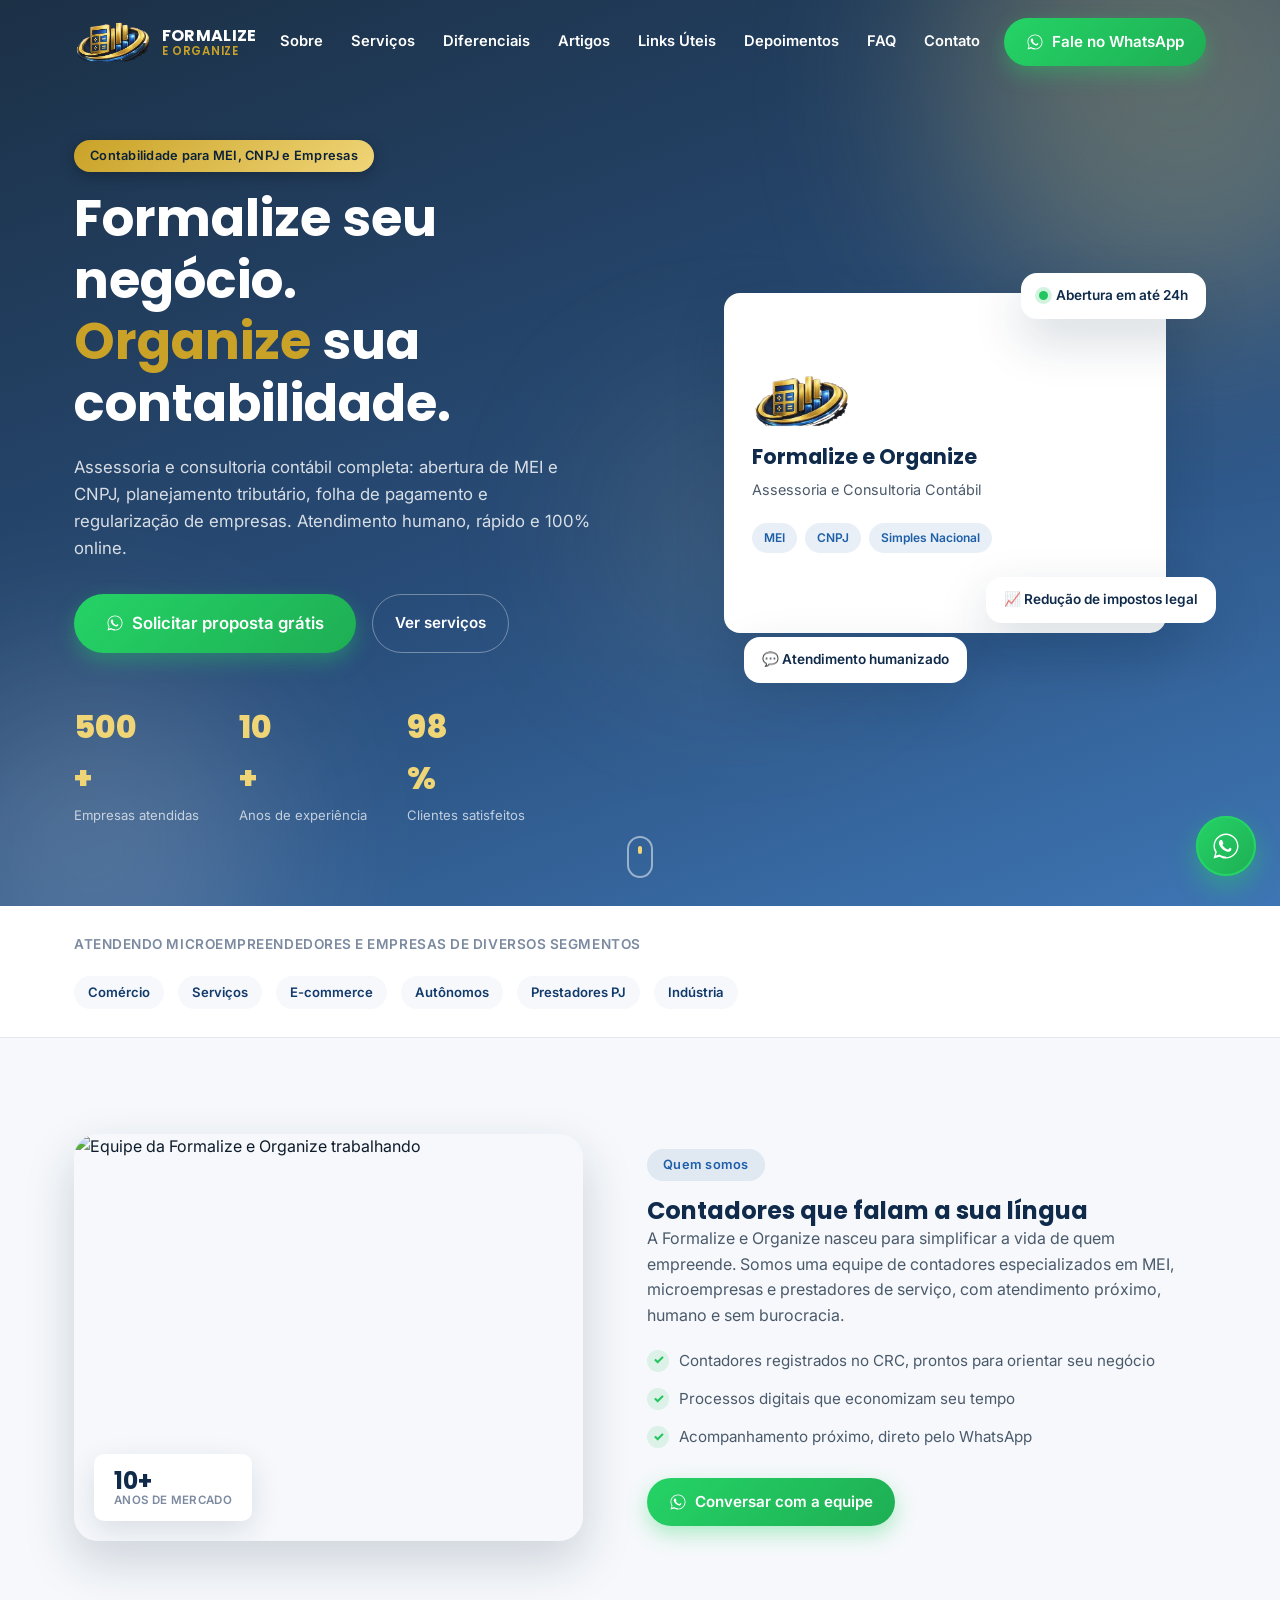
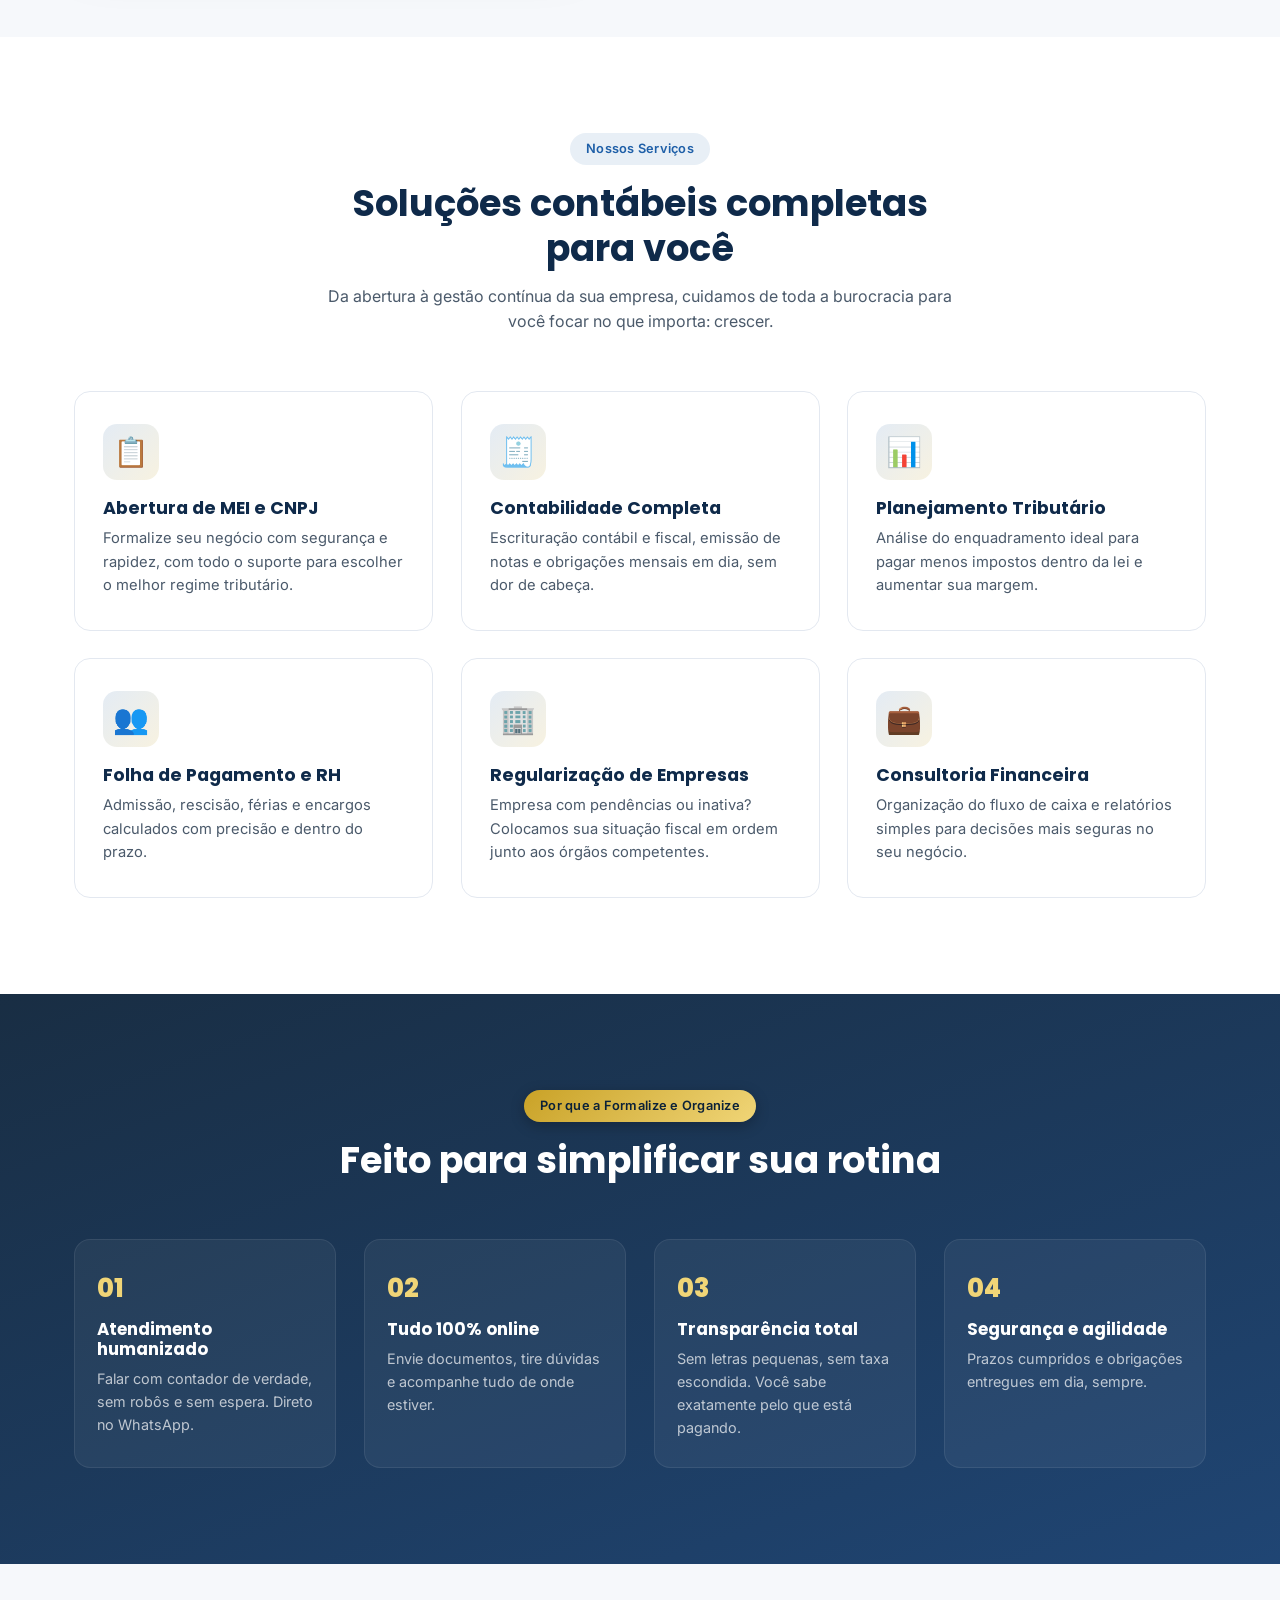
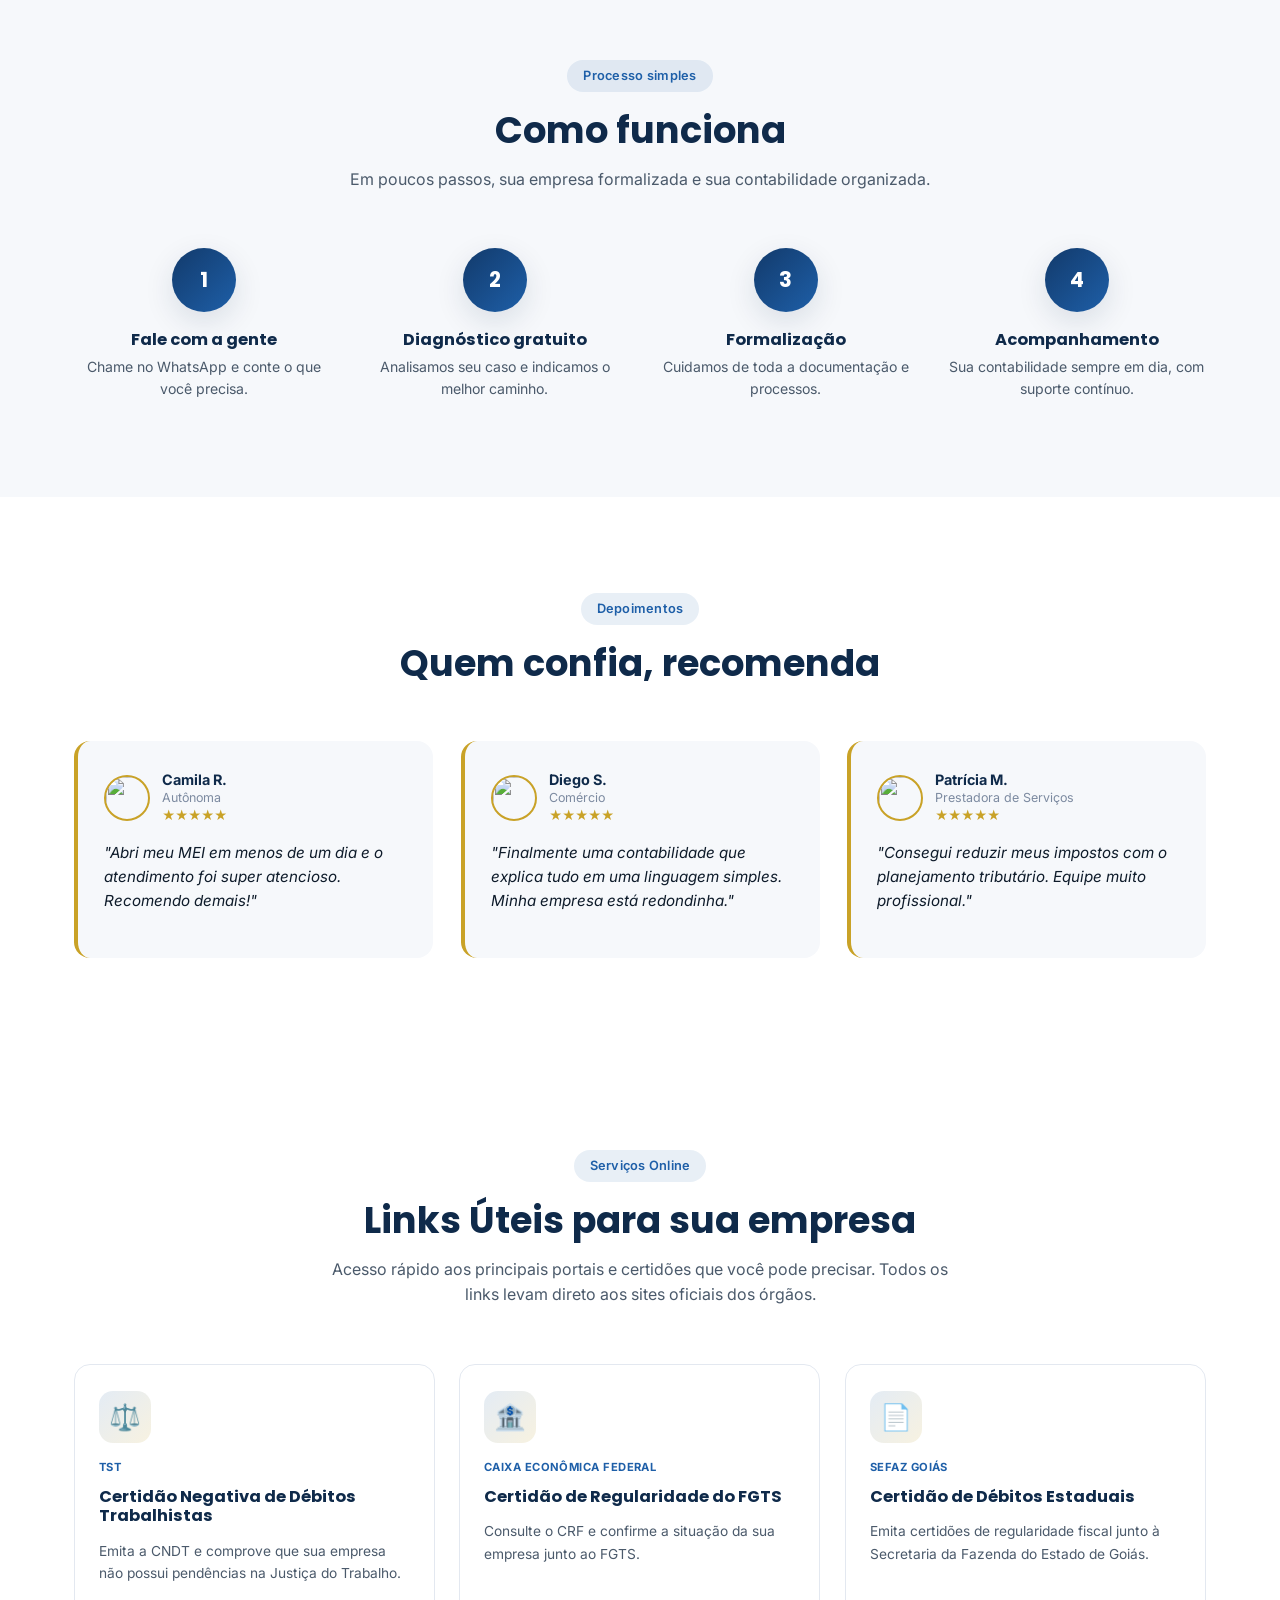
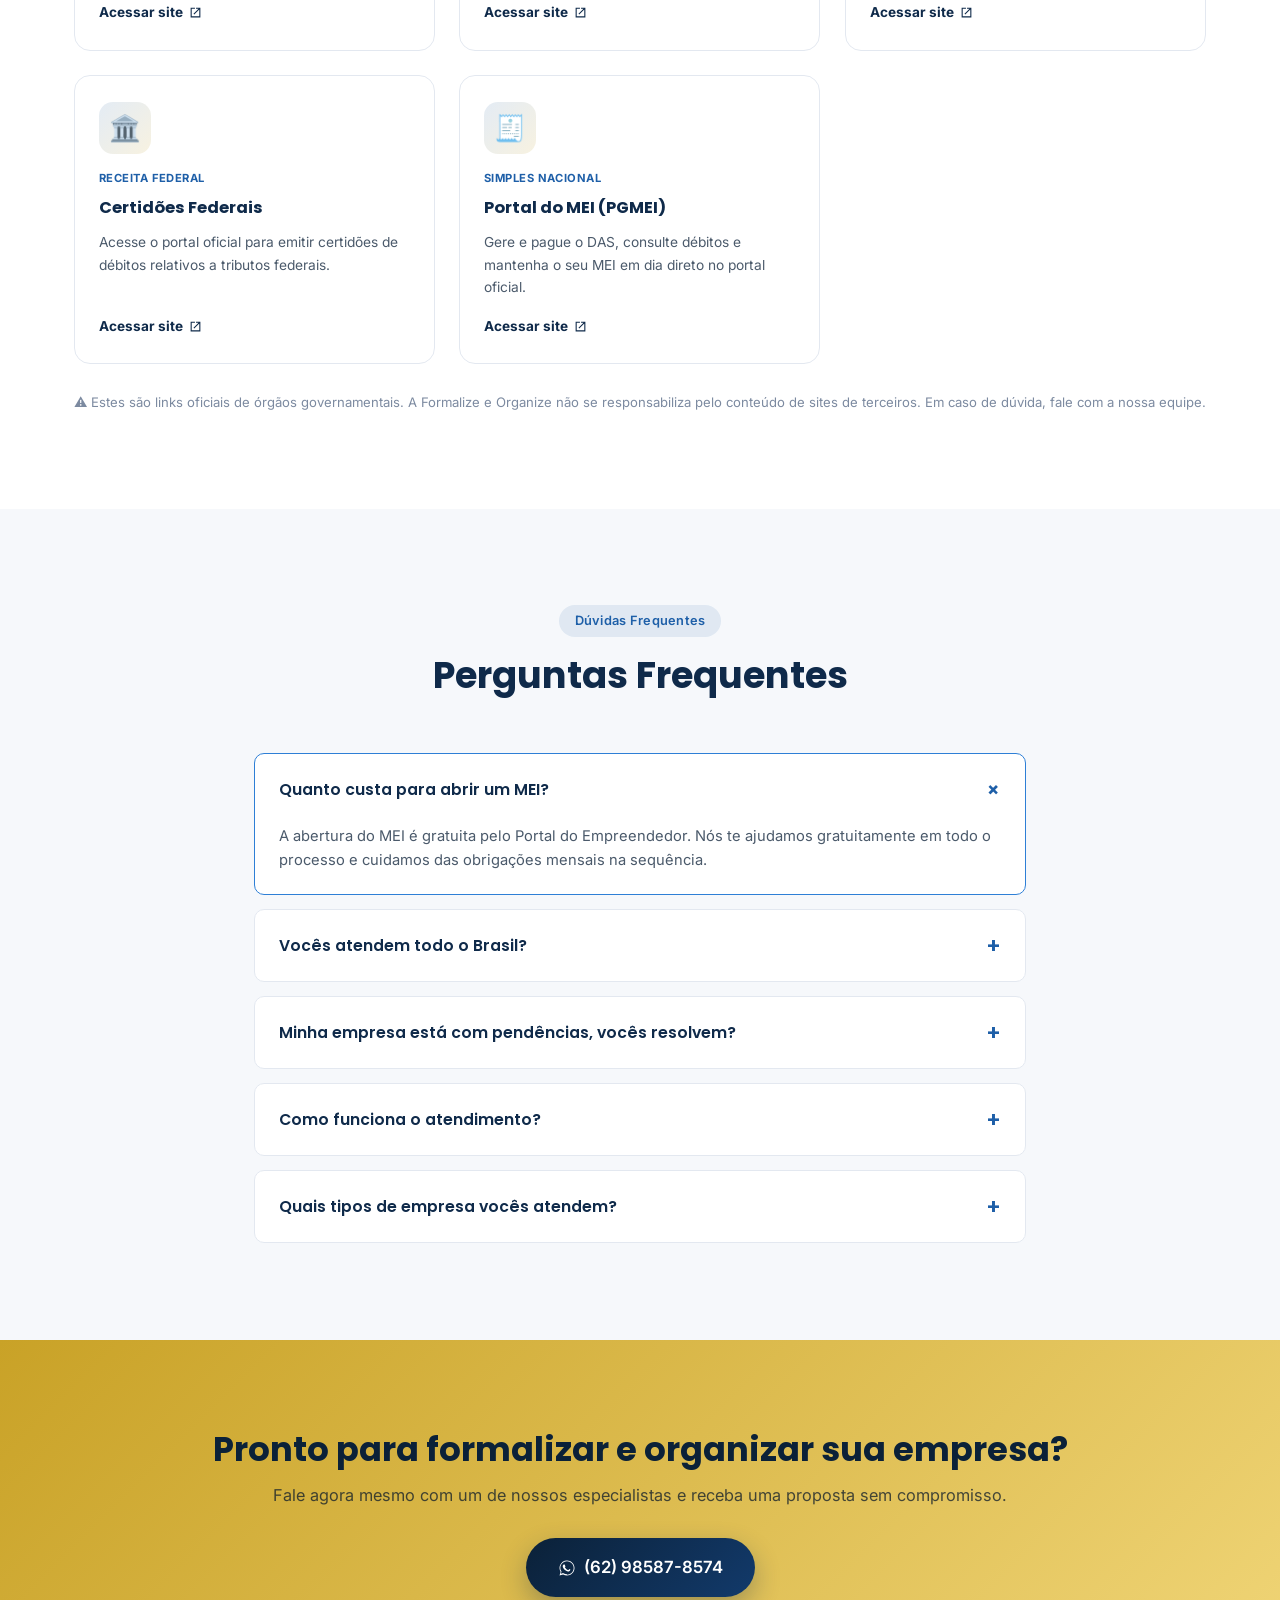
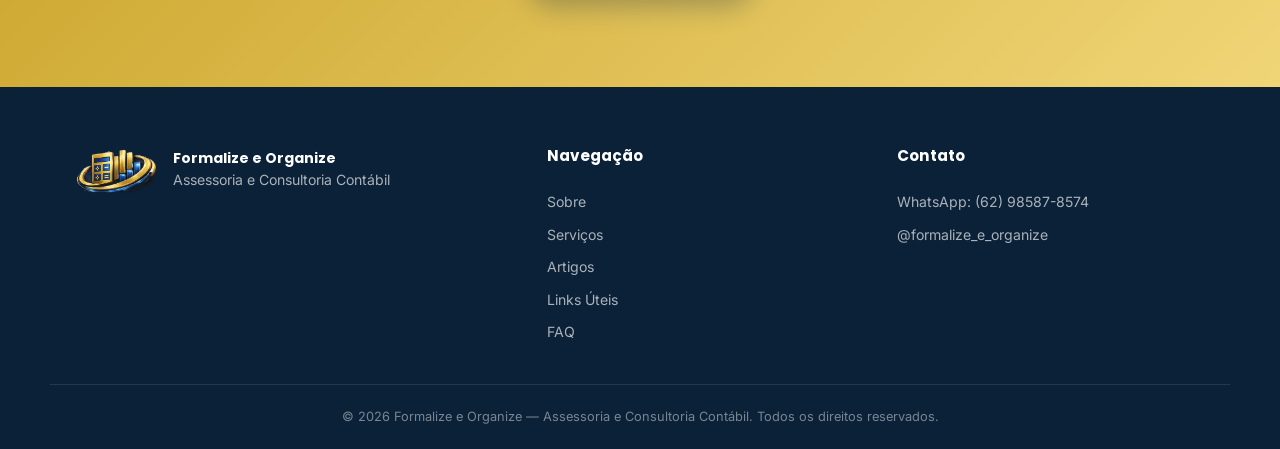
==== index.html @ 3cee3a81 "Adiciona blog com 6 artigos sobre MEI, CNPJ e contabilidade" ====
<!DOCTYPE html>
<html lang="pt-BR">
<head>
<meta charset="UTF-8">
<meta name="viewport" content="width=device-width, initial-scale=1.0">
<title>Formalize e Organize | Assessoria e Consultoria Contábil</title>
<meta name="description" content="Formalize e Organize - Assessoria e Consultoria Contábil. Abertura de MEI e CNPJ, contabilidade completa, planejamento tributário e regularização de empresas. Fale agora no WhatsApp.">
<meta name="theme-color" content="#0F2A4A">
<link rel="icon" type="image/png" href="assets/logo-novo.png">
<link rel="preconnect" href="https://fonts.googleapis.com">
<link rel="preconnect" href="https://fonts.gstatic.com" crossorigin>
<link href="https://fonts.googleapis.com/css2?family=Poppins:wght@500;600;700;800&family=Inter:wght@400;500;600;700&display=swap" rel="stylesheet">
<link rel="stylesheet" href="styles.css">
</head>
<body>

<!-- ===== HEADER ===== -->
<header class="header" id="header">
  <div class="container header__inner">
    <a href="#topo" class="brand">
      <img src="assets/logo-novo.png" alt="Formalize e Organize" class="brand__logo">
      <span class="brand__text">
        <strong>FORMALIZE</strong><span>E ORGANIZE</span>
      </span>
    </a>

    <nav class="nav" id="nav">
      <a href="#sobre">Sobre</a>
      <a href="#servicos">Serviços</a>
      <a href="#diferenciais">Diferenciais</a>
      <a href="blog.html">Artigos</a>
      <a href="#links-uteis">Links Úteis</a>
      <a href="#depoimentos">Depoimentos</a>
      <a href="#faq">FAQ</a>
      <a href="#contato">Contato</a>
    </nav>

    <a class="btn btn--whatsapp header__cta" href="https://wa.me/5562985878574?text=Ol%C3%A1!%20Quero%20abrir%20meu%20MEI%2FCNPJ%20e%20saber%20mais%20sobre%20a%20Formalize%20e%20Organize." target="_blank" rel="noopener">
      <svg viewBox="0 0 24 24" class="icon"><path d="M17.5 14.4c-.3-.1-1.7-.8-2-.9-.3-.1-.5-.1-.7.1-.2.3-.7.9-.9 1.1-.2.2-.3.2-.6.1-.3-.1-1.2-.5-2.3-1.4-.9-.8-1.5-1.7-1.7-2-.2-.3 0-.5.1-.6.1-.2.3-.4.4-.6.1-.2.1-.4 0-.6-.1-.2-.6-1.5-.8-2-.2-.5-.4-.4-.6-.4h-.5c-.2 0-.5.1-.7.3-.2.2-.9.9-.9 2.1 0 1.2.9 2.4 1 2.6.1.2 1.7 2.7 4.2 3.7 2.5 1 2.5.7 3 .6.4-.1 1.4-.6 1.6-1.1.2-.6.2-1.1.1-1.2-.1-.1-.2-.2-.5-.3z"/><path d="M12 2C6.5 2 2 6.5 2 12c0 1.9.5 3.7 1.5 5.2L2 22l4.9-1.5C8.3 21.5 10.1 22 12 22c5.5 0 10-4.5 10-10S17.5 2 12 2zm0 18.3c-1.7 0-3.4-.5-4.8-1.4l-.3-.2-3.1.9.9-3-.2-.3C3.6 14.9 3.1 13.5 3.1 12c0-4.9 4-8.9 8.9-8.9s8.9 4 8.9 8.9-4 8.9-8.9 8.9z"/></svg>
      Fale no WhatsApp
    </a>

    <button class="nav__toggle" id="navToggle" aria-label="Abrir menu" aria-expanded="false">
      <span></span><span></span><span></span>
    </button>
  </div>
</header>

<!-- ===== HERO ===== -->
<section class="hero" id="topo">
  <div class="hero__bg" aria-hidden="true">
    <span class="shape shape--1"></span>
    <span class="shape shape--2"></span>
    <span class="shape shape--3"></span>
  </div>

  <div class="container hero__grid">
    <div class="hero__content" data-reveal="left">
      <span class="badge badge--on-photo">Contabilidade para MEI, CNPJ e Empresas</span>
      <h1>Formalize seu negócio.<br> <span class="text-gold">Organize</span> sua contabilidade.</h1>
      <p class="hero__lead">
        Assessoria e consultoria contábil completa: abertura de MEI e CNPJ,
        planejamento tributário, folha de pagamento e regularização de empresas.
        Atendimento humano, rápido e 100% online.
      </p>
      <div class="hero__actions">
        <a href="https://wa.me/5562985878574?text=Ol%C3%A1!%20Quero%20uma%20proposta%20de%20contabilidade." target="_blank" rel="noopener" class="btn btn--whatsapp btn--lg">
          <svg viewBox="0 0 24 24" class="icon"><path d="M17.5 14.4c-.3-.1-1.7-.8-2-.9-.3-.1-.5-.1-.7.1-.2.3-.7.9-.9 1.1-.2.2-.3.2-.6.1-.3-.1-1.2-.5-2.3-1.4-.9-.8-1.5-1.7-1.7-2-.2-.3 0-.5.1-.6.1-.2.3-.4.4-.6.1-.2.1-.4 0-.6-.1-.2-.6-1.5-.8-2-.2-.5-.4-.4-.6-.4h-.5c-.2 0-.5.1-.7.3-.2.2-.9.9-.9 2.1 0 1.2.9 2.4 1 2.6.1.2 1.7 2.7 4.2 3.7 2.5 1 2.5.7 3 .6.4-.1 1.4-.6 1.6-1.1.2-.6.2-1.1.1-1.2-.1-.1-.2-.2-.5-.3z"/><path d="M12 2C6.5 2 2 6.5 2 12c0 1.9.5 3.7 1.5 5.2L2 22l4.9-1.5C8.3 21.5 10.1 22 12 22c5.5 0 10-4.5 10-10S17.5 2 12 2zm0 18.3c-1.7 0-3.4-.5-4.8-1.4l-.3-.2-3.1.9.9-3-.2-.3C3.6 14.9 3.1 13.5 3.1 12c0-4.9 4-8.9 8.9-8.9s8.9 4 8.9 8.9-4 8.9-8.9 8.9z"/></svg>
          Solicitar proposta grátis
        </a>
        <a href="#servicos" class="btn btn--ghost">Ver serviços</a>
      </div>

      <div class="hero__stats" data-reveal="up">
        <div class="stat">
          <span class="stat__num" data-count="500">0</span><span class="stat__suffix">+</span>
          <span class="stat__label">Empresas atendidas</span>
        </div>
        <div class="stat">
          <span class="stat__num" data-count="10">0</span><span class="stat__suffix">+</span>
          <span class="stat__label">Anos de experiência</span>
        </div>
        <div class="stat">
          <span class="stat__num" data-count="98">0</span><span class="stat__suffix">%</span>
          <span class="stat__label">Clientes satisfeitos</span>
        </div>
      </div>
    </div>

    <div class="hero__visual" data-reveal="right">
      <div class="hero__card hero__card--main">
        <img src="assets/logo-novo.png" alt="" class="hero__card-logo">
        <h3>Formalize e Organize</h3>
        <p>Assessoria e Consultoria Contábil</p>
        <div class="hero__card-tags">
          <span>MEI</span><span>CNPJ</span><span>Simples Nacional</span>
        </div>
      </div>
      <div class="hero__card hero__card--float hero__card--f1">
        <span class="dot dot--green"></span> Abertura em até 24h
      </div>
      <div class="hero__card hero__card--float hero__card--f2">
        📈 Redução de impostos legal
      </div>
      <div class="hero__card hero__card--float hero__card--f3">
        💬 Atendimento humanizado
      </div>
    </div>
  </div>

  <a href="#servicos" class="scroll-cue" aria-label="Rolar para baixo"><span></span></a>
</section>

<!-- ===== LOGOS/CONFIANÇA ===== -->
<section class="trustbar">
  <div class="container trustbar__inner" data-reveal="up">
    <p>Atendendo microempreendedores e empresas de diversos segmentos</p>
    <div class="trustbar__tags">
      <span>Comércio</span><span>Serviços</span><span>E-commerce</span><span>Autônomos</span><span>Prestadores PJ</span><span>Indústria</span>
    </div>
  </div>
</section>

<!-- ===== SOBRE NÓS ===== -->
<section class="section" id="sobre">
  <div class="container about__grid">
    <div class="about__media" data-reveal="left">
      <img src="https://images.unsplash.com/photo-1521791136064-7986c2920216?w=900&q=80" alt="Equipe da Formalize e Organize trabalhando" loading="lazy">
      <div class="about__badge">
        <strong>10+</strong>
        <span>Anos de mercado</span>
      </div>
    </div>

    <div class="about__content" data-reveal="right">
      <span class="badge">Quem somos</span>
      <h2>Contadores que falam a sua língua</h2>
      <p>
        A Formalize e Organize nasceu para simplificar a vida de quem empreende.
        Somos uma equipe de contadores especializados em MEI, microempresas e
        prestadores de serviço, com atendimento próximo, humano e sem burocracia.
      </p>
      <ul class="about__list">
        <li><span class="check">✓</span> Contadores registrados no CRC, prontos para orientar seu negócio</li>
        <li><span class="check">✓</span> Processos digitais que economizam seu tempo</li>
        <li><span class="check">✓</span> Acompanhamento próximo, direto pelo WhatsApp</li>
      </ul>
      <a href="https://wa.me/5562985878574?text=Ol%C3%A1!%20Quero%20conhecer%20a%20Formalize%20e%20Organize." target="_blank" rel="noopener" class="btn btn--whatsapp">
        <svg viewBox="0 0 24 24" class="icon"><path d="M17.5 14.4c-.3-.1-1.7-.8-2-.9-.3-.1-.5-.1-.7.1-.2.3-.7.9-.9 1.1-.2.2-.3.2-.6.1-.3-.1-1.2-.5-2.3-1.4-.9-.8-1.5-1.7-1.7-2-.2-.3 0-.5.1-.6.1-.2.3-.4.4-.6.1-.2.1-.4 0-.6-.1-.2-.6-1.5-.8-2-.2-.5-.4-.4-.6-.4h-.5c-.2 0-.5.1-.7.3-.2.2-.9.9-.9 2.1 0 1.2.9 2.4 1 2.6.1.2 1.7 2.7 4.2 3.7 2.5 1 2.5.7 3 .6.4-.1 1.4-.6 1.6-1.1.2-.6.2-1.1.1-1.2-.1-.1-.2-.2-.5-.3z"/><path d="M12 2C6.5 2 2 6.5 2 12c0 1.9.5 3.7 1.5 5.2L2 22l4.9-1.5C8.3 21.5 10.1 22 12 22c5.5 0 10-4.5 10-10S17.5 2 12 2zm0 18.3c-1.7 0-3.4-.5-4.8-1.4l-.3-.2-3.1.9.9-3-.2-.3C3.6 14.9 3.1 13.5 3.1 12c0-4.9 4-8.9 8.9-8.9s8.9 4 8.9 8.9-4 8.9-8.9 8.9z"/></svg>
        Conversar com a equipe
      </a>
    </div>
  </div>
</section>

<!-- ===== SERVIÇOS ===== -->
<section class="section section--muted" id="servicos">
  <div class="container">
    <div class="section__head" data-reveal="up">
      <span class="badge">Nossos Serviços</span>
      <h2>Soluções contábeis completas para você</h2>
      <p>Da abertura à gestão contínua da sua empresa, cuidamos de toda a burocracia para você focar no que importa: crescer.</p>
    </div>

    <div class="cards-grid">
      <article class="card" data-reveal="up" data-delay="0">
        <div class="card__icon">📋</div>
        <h3>Abertura de MEI e CNPJ</h3>
        <p>Formalize seu negócio com segurança e rapidez, com todo o suporte para escolher o melhor regime tributário.</p>
      </article>

      <article class="card" data-reveal="up" data-delay="1">
        <div class="card__icon">🧾</div>
        <h3>Contabilidade Completa</h3>
        <p>Escrituração contábil e fiscal, emissão de notas e obrigações mensais em dia, sem dor de cabeça.</p>
      </article>

      <article class="card" data-reveal="up" data-delay="2">
        <div class="card__icon">📊</div>
        <h3>Planejamento Tributário</h3>
        <p>Análise do enquadramento ideal para pagar menos impostos dentro da lei e aumentar sua margem.</p>
      </article>

      <article class="card" data-reveal="up" data-delay="3">
        <div class="card__icon">👥</div>
        <h3>Folha de Pagamento e RH</h3>
        <p>Admissão, rescisão, férias e encargos calculados com precisão e dentro do prazo.</p>
      </article>

      <article class="card" data-reveal="up" data-delay="4">
        <div class="card__icon">🏢</div>
        <h3>Regularização de Empresas</h3>
        <p>Empresa com pendências ou inativa? Colocamos sua situação fiscal em ordem junto aos órgãos competentes.</p>
      </article>

      <article class="card" data-reveal="up" data-delay="5">
        <div class="card__icon">💼</div>
        <h3>Consultoria Financeira</h3>
        <p>Organização do fluxo de caixa e relatórios simples para decisões mais seguras no seu negócio.</p>
      </article>
    </div>
  </div>
</section>

<!-- ===== DIFERENCIAIS ===== -->
<section class="section section--dark" id="diferenciais">
  <div class="container">
    <div class="section__head section__head--light" data-reveal="up">
      <span class="badge badge--on-photo">Por que a Formalize e Organize</span>
      <h2>Feito para simplificar sua rotina</h2>
    </div>

    <div class="diff-grid">
      <div class="diff" data-reveal="up" data-delay="0">
        <span class="diff__num">01</span>
        <h3>Atendimento humanizado</h3>
        <p>Falar com contador de verdade, sem robôs e sem espera. Direto no WhatsApp.</p>
      </div>
      <div class="diff" data-reveal="up" data-delay="1">
        <span class="diff__num">02</span>
        <h3>Tudo 100% online</h3>
        <p>Envie documentos, tire dúvidas e acompanhe tudo de onde estiver.</p>
      </div>
      <div class="diff" data-reveal="up" data-delay="2">
        <span class="diff__num">03</span>
        <h3>Transparência total</h3>
        <p>Sem letras pequenas, sem taxa escondida. Você sabe exatamente pelo que está pagando.</p>
      </div>
      <div class="diff" data-reveal="up" data-delay="3">
        <span class="diff__num">04</span>
        <h3>Segurança e agilidade</h3>
        <p>Prazos cumpridos e obrigações entregues em dia, sempre.</p>
      </div>
    </div>
  </div>
</section>

<!-- ===== COMO FUNCIONA ===== -->
<section class="section" id="processo">
  <div class="container">
    <div class="section__head" data-reveal="up">
      <span class="badge">Processo simples</span>
      <h2>Como funciona</h2>
      <p>Em poucos passos, sua empresa formalizada e sua contabilidade organizada.</p>
    </div>

    <div class="steps">
      <div class="step" data-reveal="up" data-delay="0">
        <div class="step__circle">1</div>
        <h3>Fale com a gente</h3>
        <p>Chame no WhatsApp e conte o que você precisa.</p>
      </div>
      <div class="step" data-reveal="up" data-delay="1">
        <div class="step__circle">2</div>
        <h3>Diagnóstico gratuito</h3>
        <p>Analisamos seu caso e indicamos o melhor caminho.</p>
      </div>
      <div class="step" data-reveal="up" data-delay="2">
        <div class="step__circle">3</div>
        <h3>Formalização</h3>
        <p>Cuidamos de toda a documentação e processos.</p>
      </div>
      <div class="step" data-reveal="up" data-delay="3">
        <div class="step__circle">4</div>
        <h3>Acompanhamento</h3>
        <p>Sua contabilidade sempre em dia, com suporte contínuo.</p>
      </div>
    </div>
  </div>
</section>

<!-- ===== DEPOIMENTOS ===== -->
<section class="section section--muted" id="depoimentos">
  <div class="container">
    <div class="section__head" data-reveal="up">
      <span class="badge">Depoimentos</span>
      <h2>Quem confia, recomenda</h2>
    </div>

    <div class="testi-grid">
      <blockquote class="testi" data-reveal="up" data-delay="0">
        <div class="testi__head">
          <img src="https://images.unsplash.com/photo-1494790108377-be9c29b29330?w=200&q=80" alt="" class="testi__avatar" loading="lazy">
          <div class="testi__who">
            <span class="testi__name">Camila R.</span>
            <span class="testi__role">Autônoma</span>
            <span class="testi__stars">★★★★★</span>
          </div>
        </div>
        <p>"Abri meu MEI em menos de um dia e o atendimento foi super atencioso. Recomendo demais!"</p>
      </blockquote>
      <blockquote class="testi" data-reveal="up" data-delay="1">
        <div class="testi__head">
          <img src="https://images.unsplash.com/photo-1507003211169-0a1dd7228f2d?w=200&q=80" alt="" class="testi__avatar" loading="lazy">
          <div class="testi__who">
            <span class="testi__name">Diego S.</span>
            <span class="testi__role">Comércio</span>
            <span class="testi__stars">★★★★★</span>
          </div>
        </div>
        <p>"Finalmente uma contabilidade que explica tudo em uma linguagem simples. Minha empresa está redondinha."</p>
      </blockquote>
      <blockquote class="testi" data-reveal="up" data-delay="2">
        <div class="testi__head">
          <img src="https://images.unsplash.com/photo-1500648767791-00dcc994a43e?w=200&q=80" alt="" class="testi__avatar" loading="lazy">
          <div class="testi__who">
            <span class="testi__name">Patrícia M.</span>
            <span class="testi__role">Prestadora de Serviços</span>
            <span class="testi__stars">★★★★★</span>
          </div>
        </div>
        <p>"Consegui reduzir meus impostos com o planejamento tributário. Equipe muito profissional."</p>
      </blockquote>
    </div>
  </div>
</section>

<!-- ===== LINKS ÚTEIS ===== -->
<section class="section section--muted" id="links-uteis">
  <div class="container">
    <div class="section__head" data-reveal="up">
      <span class="badge">Serviços Online</span>
      <h2>Links Úteis para sua empresa</h2>
      <p>Acesso rápido aos principais portais e certidões que você pode precisar. Todos os links levam direto aos sites oficiais dos órgãos.</p>
    </div>

    <div class="links-grid">
      <a class="link-card" data-reveal="up" data-delay="0" href="https://www.tst.jus.br/certidao1" target="_blank" rel="noopener noreferrer">
        <div class="link-card__icon">⚖️</div>
        <span class="link-card__org">TST</span>
        <h3>Certidão Negativa de Débitos Trabalhistas</h3>
        <p>Emita a CNDT e comprove que sua empresa não possui pendências na Justiça do Trabalho.</p>
        <span class="link-card__cta">Acessar site <svg viewBox="0 0 24 24"><path d="M5 19h14V5h-6V3h8v18H3V3h8v2H5v14zM14 3h7v7h-2V6.4l-9.3 9.3-1.4-1.4L17.6 5H14V3z"/></svg></span>
      </a>

      <a class="link-card" data-reveal="up" data-delay="1" href="https://consulta-crf.caixa.gov.br/consultacrf/pages/consultaEmpregador.jsf" target="_blank" rel="noopener noreferrer">
        <div class="link-card__icon">🏦</div>
        <span class="link-card__org">Caixa Econômica Federal</span>
        <h3>Certidão de Regularidade do FGTS</h3>
        <p>Consulte o CRF e confirme a situação da sua empresa junto ao FGTS.</p>
        <span class="link-card__cta">Acessar site <svg viewBox="0 0 24 24"><path d="M5 19h14V5h-6V3h8v18H3V3h8v2H5v14zM14 3h7v7h-2V6.4l-9.3 9.3-1.4-1.4L17.6 5H14V3z"/></svg></span>
      </a>

      <a class="link-card" data-reveal="up" data-delay="2" href="https://www.sefaz.go.gov.br/Certidao/Emissao/" target="_blank" rel="noopener noreferrer">
        <div class="link-card__icon">📄</div>
        <span class="link-card__org">Sefaz Goiás</span>
        <h3>Certidão de Débitos Estaduais</h3>
        <p>Emita certidões de regularidade fiscal junto à Secretaria da Fazenda do Estado de Goiás.</p>
        <span class="link-card__cta">Acessar site <svg viewBox="0 0 24 24"><path d="M5 19h14V5h-6V3h8v18H3V3h8v2H5v14zM14 3h7v7h-2V6.4l-9.3 9.3-1.4-1.4L17.6 5H14V3z"/></svg></span>
      </a>

      <a class="link-card" data-reveal="up" data-delay="3" href="https://servicos.receitafederal.gov.br/servico/certidoes/#/home" target="_blank" rel="noopener noreferrer">
        <div class="link-card__icon">🏛️</div>
        <span class="link-card__org">Receita Federal</span>
        <h3>Certidões Federais</h3>
        <p>Acesse o portal oficial para emitir certidões de débitos relativos a tributos federais.</p>
        <span class="link-card__cta">Acessar site <svg viewBox="0 0 24 24"><path d="M5 19h14V5h-6V3h8v18H3V3h8v2H5v14zM14 3h7v7h-2V6.4l-9.3 9.3-1.4-1.4L17.6 5H14V3z"/></svg></span>
      </a>

      <a class="link-card" data-reveal="up" data-delay="4" href="https://www8.receita.fazenda.gov.br/SimplesNacional/Aplicacoes/ATSPO/pgmei.app/Identificacao?lang=pt" target="_blank" rel="noopener noreferrer">
        <div class="link-card__icon">🧾</div>
        <span class="link-card__org">Simples Nacional</span>
        <h3>Portal do MEI (PGMEI)</h3>
        <p>Gere e pague o DAS, consulte débitos e mantenha o seu MEI em dia direto no portal oficial.</p>
        <span class="link-card__cta">Acessar site <svg viewBox="0 0 24 24"><path d="M5 19h14V5h-6V3h8v18H3V3h8v2H5v14zM14 3h7v7h-2V6.4l-9.3 9.3-1.4-1.4L17.6 5H14V3z"/></svg></span>
      </a>
    </div>

    <p class="links-note">⚠️ Estes são links oficiais de órgãos governamentais. A Formalize e Organize não se responsabiliza pelo conteúdo de sites de terceiros. Em caso de dúvida, fale com a nossa equipe.</p>
  </div>
</section>

<!-- ===== FAQ ===== -->
<section class="section" id="faq">
  <div class="container container--narrow">
    <div class="section__head" data-reveal="up">
      <span class="badge">Dúvidas Frequentes</span>
      <h2>Perguntas Frequentes</h2>
    </div>

    <div class="accordion" data-reveal="up">
      <div class="acc-item is-open">
        <button class="acc-head">
          Quanto custa para abrir um MEI?
          <span class="acc-icon">+</span>
        </button>
        <div class="acc-body">
          <p>A abertura do MEI é gratuita pelo Portal do Empreendedor. Nós te ajudamos gratuitamente em todo o processo e cuidamos das obrigações mensais na sequência.</p>
        </div>
      </div>
      <div class="acc-item">
        <button class="acc-head">
          Vocês atendem todo o Brasil?
          <span class="acc-icon">+</span>
        </button>
        <div class="acc-body">
          <p>Sim! Nosso atendimento é 100% online, então podemos ajudar sua empresa em qualquer estado do Brasil.</p>
        </div>
      </div>
      <div class="acc-item">
        <button class="acc-head">
          Minha empresa está com pendências, vocês resolvem?
          <span class="acc-icon">+</span>
        </button>
        <div class="acc-body">
          <p>Sim. Fazemos a regularização completa junto à Receita Federal, Junta Comercial e demais órgãos, colocando sua empresa em dia.</p>
        </div>
      </div>
      <div class="acc-item">
        <button class="acc-head">
          Como funciona o atendimento?
          <span class="acc-icon">+</span>
        </button>
        <div class="acc-body">
          <p>Todo o atendimento é feito via WhatsApp, de forma rápida e humanizada, com contadores especializados prontos para te ajudar.</p>
        </div>
      </div>
      <div class="acc-item">
        <button class="acc-head">
          Quais tipos de empresa vocês atendem?
          <span class="acc-icon">+</span>
        </button>
        <div class="acc-body">
          <p>Atendemos MEI, Microempresas (ME), Empresas de Pequeno Porte (EPP), autônomos e prestadores de serviço PJ de diversos segmentos.</p>
        </div>
      </div>
    </div>
  </div>
</section>

<!-- ===== CTA FINAL ===== -->
<section class="cta-final" id="contato">
  <div class="container cta-final__inner" data-reveal="up">
    <h2>Pronto para formalizar e organizar sua empresa?</h2>
    <p>Fale agora mesmo com um de nossos especialistas e receba uma proposta sem compromisso.</p>
    <a href="https://wa.me/5562985878574?text=Ol%C3%A1!%20Quero%20falar%20com%20um%20especialista%20da%20Formalize%20e%20Organize." target="_blank" rel="noopener" class="btn btn--whatsapp btn--lg">
      <svg viewBox="0 0 24 24" class="icon"><path d="M17.5 14.4c-.3-.1-1.7-.8-2-.9-.3-.1-.5-.1-.7.1-.2.3-.7.9-.9 1.1-.2.2-.3.2-.6.1-.3-.1-1.2-.5-2.3-1.4-.9-.8-1.5-1.7-1.7-2-.2-.3 0-.5.1-.6.1-.2.3-.4.4-.6.1-.2.1-.4 0-.6-.1-.2-.6-1.5-.8-2-.2-.5-.4-.4-.6-.4h-.5c-.2 0-.5.1-.7.3-.2.2-.9.9-.9 2.1 0 1.2.9 2.4 1 2.6.1.2 1.7 2.7 4.2 3.7 2.5 1 2.5.7 3 .6.4-.1 1.4-.6 1.6-1.1.2-.6.2-1.1.1-1.2-.1-.1-.2-.2-.5-.3z"/><path d="M12 2C6.5 2 2 6.5 2 12c0 1.9.5 3.7 1.5 5.2L2 22l4.9-1.5C8.3 21.5 10.1 22 12 22c5.5 0 10-4.5 10-10S17.5 2 12 2zm0 18.3c-1.7 0-3.4-.5-4.8-1.4l-.3-.2-3.1.9.9-3-.2-.3C3.6 14.9 3.1 13.5 3.1 12c0-4.9 4-8.9 8.9-8.9s8.9 4 8.9 8.9-4 8.9-8.9 8.9z"/></svg>
      (62) 98587-8574
    </a>
  </div>
</section>

<!-- ===== FOOTER ===== -->
<footer class="footer">
  <div class="container footer__inner">
    <div class="footer__brand">
      <img src="assets/logo-novo.png" alt="Formalize e Organize" class="footer__logo">
      <p><strong>Formalize e Organize</strong><br>Assessoria e Consultoria Contábil</p>
    </div>

    <div class="footer__col">
      <h4>Navegação</h4>
      <a href="#sobre">Sobre</a>
      <a href="#servicos">Serviços</a>
      <a href="blog.html">Artigos</a>
      <a href="#links-uteis">Links Úteis</a>
      <a href="#faq">FAQ</a>
    </div>

    <div class="footer__col">
      <h4>Contato</h4>
      <a href="https://wa.me/5562985878574" target="_blank" rel="noopener">WhatsApp: (62) 98587-8574</a>
      <a href="https://instagram.com/formalize_e_organize" target="_blank" rel="noopener">@formalize_e_organize</a>
    </div>
  </div>
  <div class="footer__bottom">
    <p>&copy; <span id="year"></span> Formalize e Organize — Assessoria e Consultoria Contábil. Todos os direitos reservados.</p>
  </div>
</footer>

<!-- ===== WHATSAPP FLOAT ===== -->
<a href="https://wa.me/5562985878574?text=Ol%C3%A1!%20Vim%20pelo%20site%20e%20gostaria%20de%20mais%20informa%C3%A7%C3%B5es." target="_blank" rel="noopener" class="whatsapp-float" aria-label="Falar no WhatsApp">
  <svg viewBox="0 0 24 24" class="icon"><path d="M17.5 14.4c-.3-.1-1.7-.8-2-.9-.3-.1-.5-.1-.7.1-.2.3-.7.9-.9 1.1-.2.2-.3.2-.6.1-.3-.1-1.2-.5-2.3-1.4-.9-.8-1.5-1.7-1.7-2-.2-.3 0-.5.1-.6.1-.2.3-.4.4-.6.1-.2.1-.4 0-.6-.1-.2-.6-1.5-.8-2-.2-.5-.4-.4-.6-.4h-.5c-.2 0-.5.1-.7.3-.2.2-.9.9-.9 2.1 0 1.2.9 2.4 1 2.6.1.2 1.7 2.7 4.2 3.7 2.5 1 2.5.7 3 .6.4-.1 1.4-.6 1.6-1.1.2-.6.2-1.1.1-1.2-.1-.1-.2-.2-.5-.3z"/><path d="M12 2C6.5 2 2 6.5 2 12c0 1.9.5 3.7 1.5 5.2L2 22l4.9-1.5C8.3 21.5 10.1 22 12 22c5.5 0 10-4.5 10-10S17.5 2 12 2zm0 18.3c-1.7 0-3.4-.5-4.8-1.4l-.3-.2-3.1.9.9-3-.2-.3C3.6 14.9 3.1 13.5 3.1 12c0-4.9 4-8.9 8.9-8.9s8.9 4 8.9 8.9-4 8.9-8.9 8.9z"/></svg>
  <span class="whatsapp-float__ping"></span>
</a>

<script src="script.js"></script>
</body>
</html>
---- styles.css ----
/* =========================================================
   FORMALIZE E ORGANIZE — Assessoria e Consultoria Contábil
   ========================================================= */

:root{
  --navy-900:#0B2138;
  --navy-800:#0F2A4A;
  --navy-700:#123A6B;
  --blue-600:#1E5FA8;
  --blue-500:#2E7FD6;
  --gold-600:#C9A227;
  --gold-400:#F0D577;
  --ink-900:#0E1B2A;
  --ink-600:#4B5A6B;
  --ink-400:#7C8AA0;
  --bg:#F6F8FB;
  --white:#FFFFFF;
  --border:#E3E8F0;
  --success:#22C55E;

  --radius-sm:10px;
  --radius-md:16px;
  --radius-lg:24px;

  --shadow-sm:0 2px 8px rgba(15,42,74,0.08);
  --shadow-md:0 10px 30px rgba(15,42,74,0.12);
  --shadow-lg:0 20px 50px rgba(15,42,74,0.18);

  --ease:cubic-bezier(.22,.61,.36,1);
  --font-head:'Poppins', 'Inter', sans-serif;
  --font-body:'Inter', sans-serif;
}

*{margin:0;padding:0;box-sizing:border-box;}

html{scroll-behavior:smooth;}

body{
  font-family:var(--font-body);
  color:var(--ink-900);
  background:var(--bg);
  line-height:1.6;
  overflow-x:hidden;
}

img{max-width:100%;display:block;}

a{color:inherit;text-decoration:none;}

.container{
  width:100%;
  max-width:1180px;
  margin:0 auto;
  padding:0 24px;
}
.container--narrow{max-width:820px;}

h1,h2,h3,h4{font-family:var(--font-head);color:var(--navy-800);line-height:1.2;font-weight:700;}

.text-gold{color:var(--gold-600);}

/* ===== Reveal animations ===== */
[data-reveal]{
  opacity:0;
  transition:opacity .8s var(--ease), transform .8s var(--ease);
  will-change:transform,opacity;
}
[data-reveal="up"]{transform:translateY(36px);}
[data-reveal="left"]{transform:translateX(-40px);}
[data-reveal="right"]{transform:translateX(40px);}
[data-reveal].is-visible{opacity:1;transform:none;}

[data-delay="0"]{transition-delay:0s;}
[data-delay="1"]{transition-delay:.1s;}
[data-delay="2"]{transition-delay:.2s;}
[data-delay="3"]{transition-delay:.3s;}
[data-delay="4"]{transition-delay:.4s;}
[data-delay="5"]{transition-delay:.5s;}

/* ===== Buttons ===== */
.btn{
  display:inline-flex;
  align-items:center;
  gap:8px;
  padding:12px 22px;
  border-radius:999px;
  font-weight:600;
  font-size:0.95rem;
  border:none;
  cursor:pointer;
  transition:transform .25s var(--ease), box-shadow .25s var(--ease), background .25s var(--ease);
  white-space:nowrap;
}
.btn .icon{width:18px;height:18px;fill:currentColor;flex-shrink:0;}

.btn--whatsapp{
  background:linear-gradient(135deg,#25D366,#1EAE54);
  color:#fff;
  box-shadow:0 8px 20px rgba(37,211,102,.35);
}
.btn--whatsapp:hover{transform:translateY(-3px);box-shadow:0 12px 26px rgba(37,211,102,.45);}

.btn--lg{padding:16px 32px;font-size:1.05rem;}

.btn--ghost{
  background:transparent;
  border:1.5px solid var(--border);
  color:var(--navy-800);
}
.btn--ghost:hover{border-color:var(--blue-500);color:var(--blue-600);transform:translateY(-2px);}

/* ===== Badge ===== */
.badge{
  display:inline-flex;
  align-items:center;
  padding:6px 16px;
  border-radius:999px;
  background:rgba(30,95,168,0.1);
  color:var(--blue-600);
  font-size:0.8rem;
  font-weight:600;
  letter-spacing:.02em;
  margin-bottom:16px;
}
.badge--gold{
  background:rgba(201,162,39,0.14);
  color:#8A6C10;
}
.badge--on-photo{
  background:linear-gradient(135deg,var(--gold-600),var(--gold-400));
  color:var(--navy-900);
  box-shadow:0 4px 14px rgba(0,0,0,.25);
}

/* ===== Header ===== */
.header{
  position:fixed;
  top:0;left:0;right:0;
  z-index:100;
  background:rgba(11,33,56,0.0);
  backdrop-filter:blur(0px);
  transition:background .35s var(--ease), backdrop-filter .35s var(--ease), box-shadow .35s var(--ease), padding .35s var(--ease);
  padding:18px 0;
}
.header.is-scrolled{
  background:rgba(255,255,255,0.9);
  backdrop-filter:blur(10px);
  box-shadow:0 4px 20px rgba(15,42,74,0.08);
  padding:10px 0;
}
.header__inner{
  display:flex;
  align-items:center;
  justify-content:space-between;
  gap:20px;
}

.brand{display:flex;align-items:center;gap:10px;}
.brand__logo{width:auto;height:44px;max-width:110px;object-fit:contain;transition:transform .3s var(--ease);}
.brand:hover .brand__logo{transform:rotate(-6deg) scale(1.05);}
.brand__text{display:flex;flex-direction:column;line-height:1.05;font-family:var(--font-head);}
.brand__text strong{font-size:1rem;color:var(--navy-800);letter-spacing:.02em;}
.header.is-scrolled .brand__text strong{color:var(--navy-800);}
.header:not(.is-scrolled) .brand__text strong{color:#fff;}
.brand__text span{font-size:.72rem;font-weight:600;color:var(--gold-600);letter-spacing:.06em;}

.nav{display:flex;align-items:center;gap:28px;}
.nav a{
  font-size:.92rem;
  font-weight:600;
  color:#fff;
  position:relative;
  padding:4px 0;
  transition:color .25s;
}
.header.is-scrolled .nav a{color:var(--ink-600);}
.nav a::after{
  content:'';
  position:absolute;
  left:0;bottom:-2px;
  width:0;height:2px;
  background:var(--gold-600);
  transition:width .3s var(--ease);
}
.nav a:hover{color:var(--gold-600);}
.nav a:hover::after{width:100%;}

.header__cta{flex-shrink:0;}

.nav__toggle{
  display:none;
  flex-direction:column;
  justify-content:center;
  gap:5px;
  width:38px;height:38px;
  background:none;border:none;cursor:pointer;
  padding:0;
}
.nav__toggle span{
  width:100%;height:2px;
  background:#fff;
  transition:transform .3s var(--ease), opacity .3s var(--ease), background .3s var(--ease);
}
.header.is-scrolled .nav__toggle span{background:var(--navy-800);}

/* ===== Hero ===== */
.hero{
  position:relative;
  min-height:100vh;
  display:flex;
  align-items:center;
  padding:140px 0 80px;
  background:
    linear-gradient(160deg,rgba(11,33,56,.93) 0%, rgba(18,58,107,.90) 55%, rgba(30,95,168,.85) 100%),
    url('https://images.unsplash.com/photo-1554224155-6726b3ff858f?w=1600&q=80') center/cover no-repeat;
  overflow:hidden;
}
.hero__bg{position:absolute;inset:0;z-index:0;pointer-events:none;}
.shape{
  position:absolute;
  border-radius:50%;
  filter:blur(90px);
  opacity:.28;
  mix-blend-mode:soft-light;
}
.shape--1{width:480px;height:480px;background:var(--gold-400);top:-160px;right:-140px;animation:float1 12s ease-in-out infinite;}
.shape--2{width:360px;height:360px;background:#fff;bottom:-120px;left:-90px;opacity:.18;animation:float2 14s ease-in-out infinite;}
.shape--3{width:240px;height:240px;background:var(--gold-400);opacity:.12;top:45%;left:48%;animation:float1 16s ease-in-out infinite;}

@keyframes float1{0%,100%{transform:translate(0,0);}50%{transform:translate(-30px,30px);}}
@keyframes float2{0%,100%{transform:translate(0,0);}50%{transform:translate(30px,-20px);}}

.hero__grid{
  position:relative;
  z-index:1;
  display:grid;
  grid-template-columns:1.1fr .9fr;
  gap:60px;
  align-items:center;
}

.hero__content h1{
  font-size:clamp(2.1rem,4vw,3.2rem);
  color:#fff;
  margin-bottom:20px;
}
.hero__lead{
  color:rgba(255,255,255,.82);
  font-size:1.05rem;
  max-width:520px;
  margin-bottom:32px;
}
.hero__actions{display:flex;gap:16px;flex-wrap:wrap;margin-bottom:48px;}
.hero .btn--ghost{border-color:rgba(255,255,255,.35);color:#fff;}
.hero .btn--ghost:hover{border-color:var(--gold-400);color:var(--gold-400);}

.hero__stats{display:flex;gap:40px;flex-wrap:wrap;}
.stat{display:flex;flex-direction:column;color:#fff;position:relative;}
.stat__num,.stat__suffix{
  font-family:var(--font-head);
  font-size:2rem;
  font-weight:800;
  color:var(--gold-400);
  display:inline;
}
.stat__label{font-size:.82rem;color:rgba(255,255,255,.7);margin-top:2px;}

/* hero visual */
.hero__visual{position:relative;height:420px;}
.hero__card{
  position:absolute;
  background:#fff;
  border-radius:var(--radius-md);
  box-shadow:var(--shadow-lg);
  padding:28px;
}
.hero__card--main{
  inset:20px 40px 60px 0;
  display:flex;
  flex-direction:column;
  align-items:flex-start;
  justify-content:center;
  gap:8px;
  animation:cardFloat 6s ease-in-out infinite;
}
.hero__card-logo{width:auto;height:56px;max-width:140px;object-fit:contain;margin-bottom:8px;}
.hero__card--main h3{font-size:1.3rem;}
.hero__card--main p{color:var(--ink-600);font-size:.9rem;}
.hero__card-tags{display:flex;gap:8px;margin-top:14px;flex-wrap:wrap;}
.hero__card-tags span{
  background:rgba(30,95,168,0.1);
  color:var(--blue-600);
  font-size:.75rem;
  font-weight:600;
  padding:5px 12px;
  border-radius:999px;
}

.hero__card--float{
  padding:12px 18px;
  font-size:.85rem;
  font-weight:600;
  color:var(--navy-800);
  display:flex;align-items:center;gap:8px;
}
.hero__card--f1{top:0;right:0;animation:cardFloat 5s ease-in-out infinite;}
.hero__card--f2{bottom:70px;right:-10px;animation:cardFloat 7s ease-in-out infinite .5s;}
.hero__card--f3{bottom:10px;left:20px;animation:cardFloat 6.5s ease-in-out infinite 1s;}

@keyframes cardFloat{0%,100%{transform:translateY(0);}50%{transform:translateY(-12px);}}

.dot{width:9px;height:9px;border-radius:50%;display:inline-block;}
.dot--green{background:var(--success);box-shadow:0 0 0 4px rgba(34,197,94,.2);}

.scroll-cue{
  position:absolute;
  bottom:28px;left:50%;
  transform:translateX(-50%);
  width:26px;height:42px;
  border:2px solid rgba(255,255,255,.5);
  border-radius:20px;
  z-index:2;
}
.scroll-cue span{
  position:absolute;
  top:8px;left:50%;
  width:4px;height:8px;
  background:var(--gold-400);
  border-radius:2px;
  transform:translateX(-50%);
  animation:scrollCue 1.8s ease infinite;
}
@keyframes scrollCue{0%{opacity:1;top:8px;}100%{opacity:0;top:22px;}}

/* ===== Trustbar ===== */
.trustbar{background:var(--white);padding:28px 0;border-bottom:1px solid var(--border);}
.trustbar__inner{display:flex;align-items:center;justify-content:space-between;gap:20px;flex-wrap:wrap;}
.trustbar__inner p{color:var(--ink-400);font-size:.85rem;font-weight:600;text-transform:uppercase;letter-spacing:.04em;}
.trustbar__tags{display:flex;gap:14px;flex-wrap:wrap;}
.trustbar__tags span{
  font-size:.82rem;font-weight:600;color:var(--navy-700);
  background:var(--bg);padding:6px 14px;border-radius:999px;
}

/* ===== Section generic ===== */
.section{padding:96px 0;}
.section--muted{background:var(--white);}
.section--dark{
  background:
    linear-gradient(160deg,rgba(11,33,56,.94),rgba(18,58,107,.94)),
    url('https://images.unsplash.com/photo-1454165804606-c3d57bc86b40?w=1600&q=80') center/cover no-repeat;
  color:#fff;
}
.section__head{max-width:640px;margin:0 auto 56px;text-align:center;}
.section__head h2{font-size:clamp(1.6rem,3vw,2.3rem);margin-bottom:14px;}
.section__head p{color:var(--ink-600);}
.section__head--light h2{color:#fff;}
.section__head--light p{color:rgba(255,255,255,.75);}

/* ===== Cards / services ===== */
.cards-grid{
  display:grid;
  grid-template-columns:repeat(3,1fr);
  gap:28px;
}
.card{
  background:#fff;
  border:1px solid var(--border);
  border-radius:var(--radius-md);
  padding:32px 28px;
  transition:transform .35s var(--ease), box-shadow .35s var(--ease), border-color .35s var(--ease);
}
.card:hover{
  transform:translateY(-8px);
  box-shadow:var(--shadow-md);
  border-color:transparent;
}
.card__icon{
  font-size:1.8rem;
  width:56px;height:56px;
  display:flex;align-items:center;justify-content:center;
  background:linear-gradient(135deg,rgba(30,95,168,.12),rgba(201,162,39,.14));
  border-radius:14px;
  margin-bottom:18px;
  transition:transform .35s var(--ease);
}
.card:hover .card__icon{transform:scale(1.1) rotate(-4deg);}
.card h3{font-size:1.1rem;margin-bottom:8px;}
.card p{color:var(--ink-600);font-size:.92rem;}

/* ===== Diferenciais ===== */
.diff-grid{
  display:grid;
  grid-template-columns:repeat(4,1fr);
  gap:28px;
}
.diff{
  padding:28px 22px;
  border-radius:var(--radius-md);
  background:rgba(255,255,255,.05);
  border:1px solid rgba(255,255,255,.08);
  transition:transform .35s var(--ease), background .35s var(--ease);
}
.diff:hover{transform:translateY(-6px);background:rgba(255,255,255,.09);}
.diff__num{
  font-family:var(--font-head);
  font-size:1.6rem;
  font-weight:800;
  color:var(--gold-400);
  display:block;
  margin-bottom:10px;
}
.diff h3{color:#fff;font-size:1.05rem;margin-bottom:8px;}
.diff p{color:rgba(255,255,255,.7);font-size:.9rem;}

/* ===== Steps ===== */
.steps{
  display:grid;
  grid-template-columns:repeat(4,1fr);
  gap:32px;
  position:relative;
}
.step{text-align:center;position:relative;}
.step__circle{
  width:64px;height:64px;
  border-radius:50%;
  background:linear-gradient(135deg,var(--navy-700),var(--blue-600));
  color:#fff;
  display:flex;align-items:center;justify-content:center;
  font-family:var(--font-head);font-weight:700;font-size:1.3rem;
  margin:0 auto 18px;
  box-shadow:var(--shadow-md);
  transition:transform .35s var(--ease);
}
.step:hover .step__circle{transform:scale(1.1);}
.step h3{font-size:1.02rem;margin-bottom:6px;}
.step p{color:var(--ink-600);font-size:.88rem;}

/* ===== Testimonials ===== */
.testi-grid{
  display:grid;
  grid-template-columns:repeat(3,1fr);
  gap:28px;
}
.testi{
  background:var(--bg);
  border-radius:var(--radius-md);
  padding:30px 26px;
  border-left:4px solid var(--gold-600);
  transition:transform .35s var(--ease), box-shadow .35s var(--ease);
}
.testi:hover{transform:translateY(-6px);box-shadow:var(--shadow-md);}
.testi p{font-size:.95rem;color:var(--ink-900);margin-bottom:14px;font-style:italic;}
.testi footer{font-size:.85rem;font-weight:600;color:var(--blue-600);}
.testi__head{display:flex;align-items:center;gap:12px;margin-bottom:16px;}
.testi__avatar{width:46px;height:46px;border-radius:50%;object-fit:cover;flex-shrink:0;border:2px solid var(--gold-600);}
.testi__who{display:flex;flex-direction:column;line-height:1.3;}
.testi__name{font-size:.9rem;font-weight:700;color:var(--navy-800);}
.testi__role{font-size:.78rem;color:var(--ink-400);}
.testi__stars{color:var(--gold-600);font-size:.8rem;margin-top:2px;}

/* ===== Sobre nós ===== */
.about__grid{
  display:grid;
  grid-template-columns:1fr 1.1fr;
  gap:64px;
  align-items:center;
}
.about__media{
  position:relative;
  border-radius:var(--radius-lg);
  overflow:hidden;
  box-shadow:var(--shadow-lg);
  aspect-ratio:4/3.2;
}
.about__media img{
  width:100%;height:100%;
  object-fit:cover;
  display:block;
  transition:transform .6s var(--ease);
}
.about__media:hover img{transform:scale(1.06);}
.about__badge{
  position:absolute;
  bottom:20px;left:20px;
  background:#fff;
  border-radius:var(--radius-sm);
  padding:14px 20px;
  box-shadow:var(--shadow-md);
  display:flex;
  flex-direction:column;
  line-height:1.1;
}
.about__badge strong{font-family:var(--font-head);font-size:1.5rem;color:var(--navy-800);}
.about__badge span{font-size:.72rem;color:var(--ink-400);font-weight:600;text-transform:uppercase;letter-spacing:.03em;}
.about__content p{color:var(--ink-600);margin-bottom:20px;}
.about__list{
  list-style:none;
  display:flex;
  flex-direction:column;
  gap:14px;
  margin-bottom:28px;
}
.about__list li{
  display:flex;
  gap:10px;
  align-items:flex-start;
  color:var(--ink-600);
  font-size:.95rem;
}
.about__list li .check{
  flex-shrink:0;
  width:22px;height:22px;
  border-radius:50%;
  background:rgba(34,197,94,.12);
  color:var(--success);
  display:flex;align-items:center;justify-content:center;
  font-size:.8rem;
  font-weight:800;
  margin-top:1px;
}

/* ===== Links Úteis ===== */
.links-grid{
  display:grid;
  grid-template-columns:repeat(3,1fr);
  gap:24px;
}
.link-card{
  background:#fff;
  border:1px solid var(--border);
  border-radius:var(--radius-md);
  padding:26px 24px;
  display:flex;
  flex-direction:column;
  gap:10px;
  transition:transform .3s var(--ease), box-shadow .3s var(--ease), border-color .3s var(--ease);
}
.link-card:hover{
  transform:translateY(-6px);
  box-shadow:var(--shadow-md);
  border-color:transparent;
}
.link-card__icon{
  width:52px;height:52px;
  border-radius:14px;
  display:flex;align-items:center;justify-content:center;
  font-size:1.6rem;
  background:linear-gradient(135deg,rgba(30,95,168,.12),rgba(201,162,39,.14));
  margin-bottom:6px;
  transition:transform .3s var(--ease);
}
.link-card:hover .link-card__icon{transform:scale(1.08) rotate(-4deg);}
.link-card__org{
  font-size:.7rem;
  font-weight:700;
  color:var(--blue-600);
  text-transform:uppercase;
  letter-spacing:.04em;
}
.link-card h3{font-size:1.02rem;margin:0 0 4px;}
.link-card p{color:var(--ink-600);font-size:.86rem;flex-grow:1;}
.link-card__cta{
  display:inline-flex;
  align-items:center;
  gap:6px;
  font-size:.85rem;
  font-weight:700;
  color:var(--navy-800);
  margin-top:8px;
}
.link-card__cta svg{width:13px;height:13px;transition:transform .25s var(--ease);fill:currentColor;}
.link-card:hover .link-card__cta{color:var(--blue-600);}
.link-card:hover .link-card__cta svg{transform:translate(3px,-3px);}
.links-note{
  margin-top:28px;
  text-align:center;
  font-size:.82rem;
  color:var(--ink-400);
}

/* ===== FAQ Accordion ===== */
.accordion{display:flex;flex-direction:column;gap:14px;}
.acc-item{
  background:#fff;
  border:1px solid var(--border);
  border-radius:var(--radius-sm);
  overflow:hidden;
  transition:border-color .25s;
}
.acc-item.is-open{border-color:var(--blue-500);}
.acc-head{
  width:100%;
  display:flex;
  align-items:center;
  justify-content:space-between;
  gap:16px;
  padding:20px 24px;
  background:none;
  border:none;
  text-align:left;
  font-family:var(--font-head);
  font-weight:600;
  font-size:.98rem;
  color:var(--navy-800);
  cursor:pointer;
}
.acc-icon{
  font-size:1.3rem;
  color:var(--blue-600);
  transition:transform .3s var(--ease);
  flex-shrink:0;
}
.acc-item.is-open .acc-icon{transform:rotate(45deg);}
.acc-body{
  max-height:0;
  overflow:hidden;
  transition:max-height .35s var(--ease), padding .35s var(--ease);
  padding:0 24px;
}
.acc-item.is-open .acc-body{max-height:220px;padding:0 24px 22px;}
.acc-body p{color:var(--ink-600);font-size:.92rem;}

/* ===== CTA Final ===== */
.cta-final{
  padding:90px 0;
  background:linear-gradient(135deg,var(--gold-600),var(--gold-400));
  text-align:center;
  position:relative;
  overflow:hidden;
}
.cta-final__inner h2{font-size:clamp(1.5rem,3vw,2.1rem);color:var(--navy-900);margin-bottom:12px;}
.cta-final__inner p{color:rgba(14,27,42,.75);margin-bottom:30px;font-size:1.02rem;}
.cta-final .btn--whatsapp{background:linear-gradient(135deg,var(--navy-900),var(--navy-700));box-shadow:0 10px 26px rgba(15,42,74,.3);}

/* ===== Footer ===== */
.footer{background:var(--navy-900);color:rgba(255,255,255,.7);padding:60px 0 0;}
.footer__inner{
  display:grid;
  grid-template-columns:1.4fr 1fr 1fr;
  gap:40px;
  padding-bottom:40px;
  border-bottom:1px solid rgba(255,255,255,.1);
}
.footer__brand{display:flex;gap:14px;align-items:flex-start;}
.footer__logo{width:auto;height:48px;max-width:120px;object-fit:contain;}
.footer__brand p{font-size:.88rem;color:rgba(255,255,255,.65);}
.footer__brand strong{color:#fff;font-family:var(--font-head);}
.footer__col h4{color:#fff;font-size:.95rem;margin-bottom:16px;}
.footer__col{display:flex;flex-direction:column;gap:10px;}
.footer__col a{font-size:.88rem;color:rgba(255,255,255,.65);transition:color .25s;}
.footer__col a:hover{color:var(--gold-400);}
.footer__bottom{text-align:center;padding:22px 0;font-size:.8rem;color:rgba(255,255,255,.45);}

/* ===== WhatsApp float button ===== */
.whatsapp-float{
  position:fixed;
  bottom:24px;right:24px;
  width:60px;height:60px;
  background:linear-gradient(135deg,#25D366,#1EAE54);
  border-radius:50%;
  display:flex;align-items:center;justify-content:center;
  box-shadow:0 10px 26px rgba(37,211,102,.45);
  z-index:200;
  transition:transform .3s var(--ease);
}
.whatsapp-float:hover{transform:scale(1.1);}
.whatsapp-float .icon{width:30px;height:30px;fill:#fff;}
.whatsapp-float__ping{
  position:absolute;
  inset:0;
  border-radius:50%;
  border:2px solid #25D366;
  animation:ping 2.2s ease-out infinite;
}
@keyframes ping{
  0%{transform:scale(1);opacity:.7;}
  100%{transform:scale(1.6);opacity:0;}
}

/* ===== Responsive ===== */
@media (max-width:980px){
  .hero__grid{grid-template-columns:1fr;}
  .hero__visual{display:none;}
  .cards-grid{grid-template-columns:repeat(2,1fr);}
  .diff-grid{grid-template-columns:repeat(2,1fr);}
  .steps{grid-template-columns:repeat(2,1fr);}
  .testi-grid{grid-template-columns:1fr;}
  .footer__inner{grid-template-columns:1fr 1fr;}
  .footer__brand{grid-column:1/-1;}
  .about__grid{grid-template-columns:1fr;}
  .about__media{aspect-ratio:16/9;}
  .links-grid{grid-template-columns:repeat(2,1fr);}
}

@media (max-width:800px){
  .nav{
    position:fixed;
    top:0;right:0;
    height:100vh;
    width:min(300px,80vw);
    background:var(--navy-900);
    flex-direction:column;
    align-items:flex-start;
    padding:100px 32px 40px;
    gap:24px;
    transform:translateX(100%);
    transition:transform .4s var(--ease);
    box-shadow:-10px 0 40px rgba(0,0,0,.3);
  }
  .nav.is-open{transform:translateX(0);}
  .nav a{color:#fff;font-size:1.05rem;}
  .nav__toggle{display:flex;}
  .header__cta{display:none;}
  .nav__toggle.is-active span:nth-child(1){transform:translateY(7px) rotate(45deg);}
  .nav__toggle.is-active span:nth-child(2){opacity:0;}
  .nav__toggle.is-active span:nth-child(3){transform:translateY(-7px) rotate(-45deg);}
}

@media (max-width:640px){
  .cards-grid{grid-template-columns:1fr;}
  .diff-grid{grid-template-columns:1fr;}
  .steps{grid-template-columns:1fr;}
  .hero__stats{gap:24px;}
  .hero{padding-top:120px;}
  .trustbar__inner{flex-direction:column;align-items:flex-start;}
  .links-grid{grid-template-columns:1fr;}
}

/* ===== Blog: listagem de artigos ===== */
.blog-hero{
  padding:150px 0 60px;
  background:linear-gradient(160deg,var(--navy-900) 0%, var(--navy-700) 55%, var(--blue-600) 100%);
  text-align:center;
}
.blog-hero h1{color:#fff;font-size:clamp(1.9rem,3.6vw,2.6rem);margin-bottom:14px;}
.blog-hero p{color:rgba(255,255,255,.8);max-width:640px;margin:0 auto;font-size:1.02rem;}

.articles-grid{
  display:grid;
  grid-template-columns:repeat(3,1fr);
  gap:28px;
}
.article-card{
  background:#fff;
  border:1px solid var(--border);
  border-radius:var(--radius-md);
  overflow:hidden;
  display:flex;
  flex-direction:column;
  transition:transform .35s var(--ease), box-shadow .35s var(--ease);
}
.article-card:hover{transform:translateY(-8px);box-shadow:var(--shadow-md);}
.article-card__media{
  height:170px;
  display:flex;
  align-items:center;
  justify-content:center;
  font-size:2.6rem;
  background:linear-gradient(135deg,var(--navy-800),var(--blue-600));
  position:relative;
  overflow:hidden;
}
.article-card__media::after{
  content:'';
  position:absolute;
  inset:0;
  background:linear-gradient(160deg,rgba(201,162,39,.25),transparent 60%);
}
.article-card__body{padding:24px 22px;display:flex;flex-direction:column;flex-grow:1;}
.article-card__tag{
  font-size:.72rem;
  font-weight:700;
  color:var(--blue-600);
  text-transform:uppercase;
  letter-spacing:.04em;
  margin-bottom:10px;
}
.article-card h2{font-size:1.08rem;margin-bottom:10px;line-height:1.35;}
.article-card p{color:var(--ink-600);font-size:.9rem;flex-grow:1;margin-bottom:16px;}
.article-card__meta{
  display:flex;
  align-items:center;
  justify-content:space-between;
  font-size:.78rem;
  color:var(--ink-400);
  border-top:1px solid var(--border);
  padding-top:14px;
}
.article-card__link{
  font-weight:700;
  color:var(--navy-800);
  display:inline-flex;
  align-items:center;
  gap:6px;
}
.article-card__link svg{width:13px;height:13px;fill:currentColor;transition:transform .25s var(--ease);}
.article-card:hover .article-card__link{color:var(--blue-600);}
.article-card:hover .article-card__link svg{transform:translate(3px,-3px);}

@media (max-width:980px){
  .articles-grid{grid-template-columns:repeat(2,1fr);}
}
@media (max-width:640px){
  .articles-grid{grid-template-columns:1fr;}
}

/* ===== Artigo individual ===== */
.article-page{padding:150px 0 40px;}
.article-header{max-width:760px;margin:0 auto 40px;}
.article-header .badge{margin-bottom:18px;}
.article-header h1{font-size:clamp(1.7rem,3.4vw,2.5rem);margin-bottom:18px;}
.article-meta{
  display:flex;
  gap:20px;
  flex-wrap:wrap;
  color:var(--ink-400);
  font-size:.86rem;
  margin-bottom:24px;
}
.article-meta span{display:flex;align-items:center;gap:6px;}
.article-cover{
  height:280px;
  border-radius:var(--radius-lg);
  background:linear-gradient(135deg,var(--navy-800),var(--blue-600));
  display:flex;
  align-items:center;
  justify-content:center;
  font-size:4rem;
  margin-bottom:8px;
  position:relative;
  overflow:hidden;
}
.article-cover::after{
  content:'';
  position:absolute;
  inset:0;
  background:linear-gradient(160deg,rgba(201,162,39,.3),transparent 60%);
}

.article-body{
  max-width:760px;
  margin:40px auto 0;
  color:var(--ink-900);
  font-size:1.03rem;
  line-height:1.75;
}
.article-body h2{
  font-size:1.4rem;
  margin:38px 0 16px;
  padding-top:6px;
}
.article-body h3{font-size:1.15rem;margin:26px 0 12px;color:var(--navy-800);}
.article-body p{margin-bottom:18px;color:var(--ink-600);}
.article-body ul,.article-body ol{margin:0 0 18px 22px;color:var(--ink-600);}
.article-body li{margin-bottom:8px;}
.article-body strong{color:var(--navy-800);}
.article-body a{color:var(--blue-600);font-weight:600;text-decoration:underline;text-decoration-color:rgba(30,95,168,.3);}
.article-body a:hover{text-decoration-color:var(--blue-600);}

.article-callout{
  background:var(--bg);
  border-left:4px solid var(--gold-600);
  border-radius:var(--radius-sm);
  padding:20px 24px;
  margin:26px 0;
}
.article-callout p{margin-bottom:0;font-size:.96rem;}
.article-callout strong{display:block;margin-bottom:6px;color:var(--navy-800);font-size:.9rem;text-transform:uppercase;letter-spacing:.03em;}

.article-table-wrap{overflow-x:auto;margin:20px 0 28px;}
.article-table{width:100%;border-collapse:collapse;font-size:.92rem;}
.article-table th,.article-table td{padding:12px 14px;border:1px solid var(--border);text-align:left;}
.article-table th{background:var(--navy-800);color:#fff;font-weight:600;}
.article-table tr:nth-child(even){background:var(--bg);}

.article-disclaimer{
  font-size:.82rem;
  color:var(--ink-400);
  border-top:1px solid var(--border);
  padding-top:18px;
  margin-top:34px;
}

.article-cta{
  max-width:760px;
  margin:48px auto 0;
  background:linear-gradient(135deg,var(--gold-600),var(--gold-400));
  border-radius:var(--radius-lg);
  padding:36px 32px;
  text-align:center;
}
.article-cta h3{color:var(--navy-900);font-size:1.2rem;margin-bottom:10px;}
.article-cta p{color:rgba(14,27,42,.75);margin-bottom:20px;font-size:.95rem;}
.article-cta .btn--whatsapp{background:linear-gradient(135deg,var(--navy-900),var(--navy-700));}

.article-nav-back{
  max-width:760px;
  margin:0 auto 24px;
}
.article-nav-back a{
  display:inline-flex;
  align-items:center;
  gap:8px;
  font-size:.9rem;
  font-weight:600;
  color:var(--ink-600);
}
.article-nav-back a svg{width:14px;height:14px;fill:currentColor;}
.article-nav-back a:hover{color:var(--blue-600);}

.related-articles{
  max-width:760px;
  margin:56px auto 0;
  padding-top:36px;
  border-top:1px solid var(--border);
}
.related-articles h3{font-size:1.1rem;margin-bottom:20px;}
.related-grid{display:grid;grid-template-columns:repeat(2,1fr);gap:16px;}
.related-card{
  display:block;
  padding:16px 18px;
  border:1px solid var(--border);
  border-radius:var(--radius-sm);
  font-size:.9rem;
  font-weight:600;
  color:var(--navy-800);
  transition:border-color .25s,transform .25s var(--ease);
}
.related-card:hover{border-color:var(--blue-500);color:var(--blue-600);transform:translateY(-3px);}

@media (max-width:640px){
  .article-cover{height:180px;font-size:2.6rem;}
  .related-grid{grid-template-columns:1fr;}
  .article-page{padding-top:120px;}
}
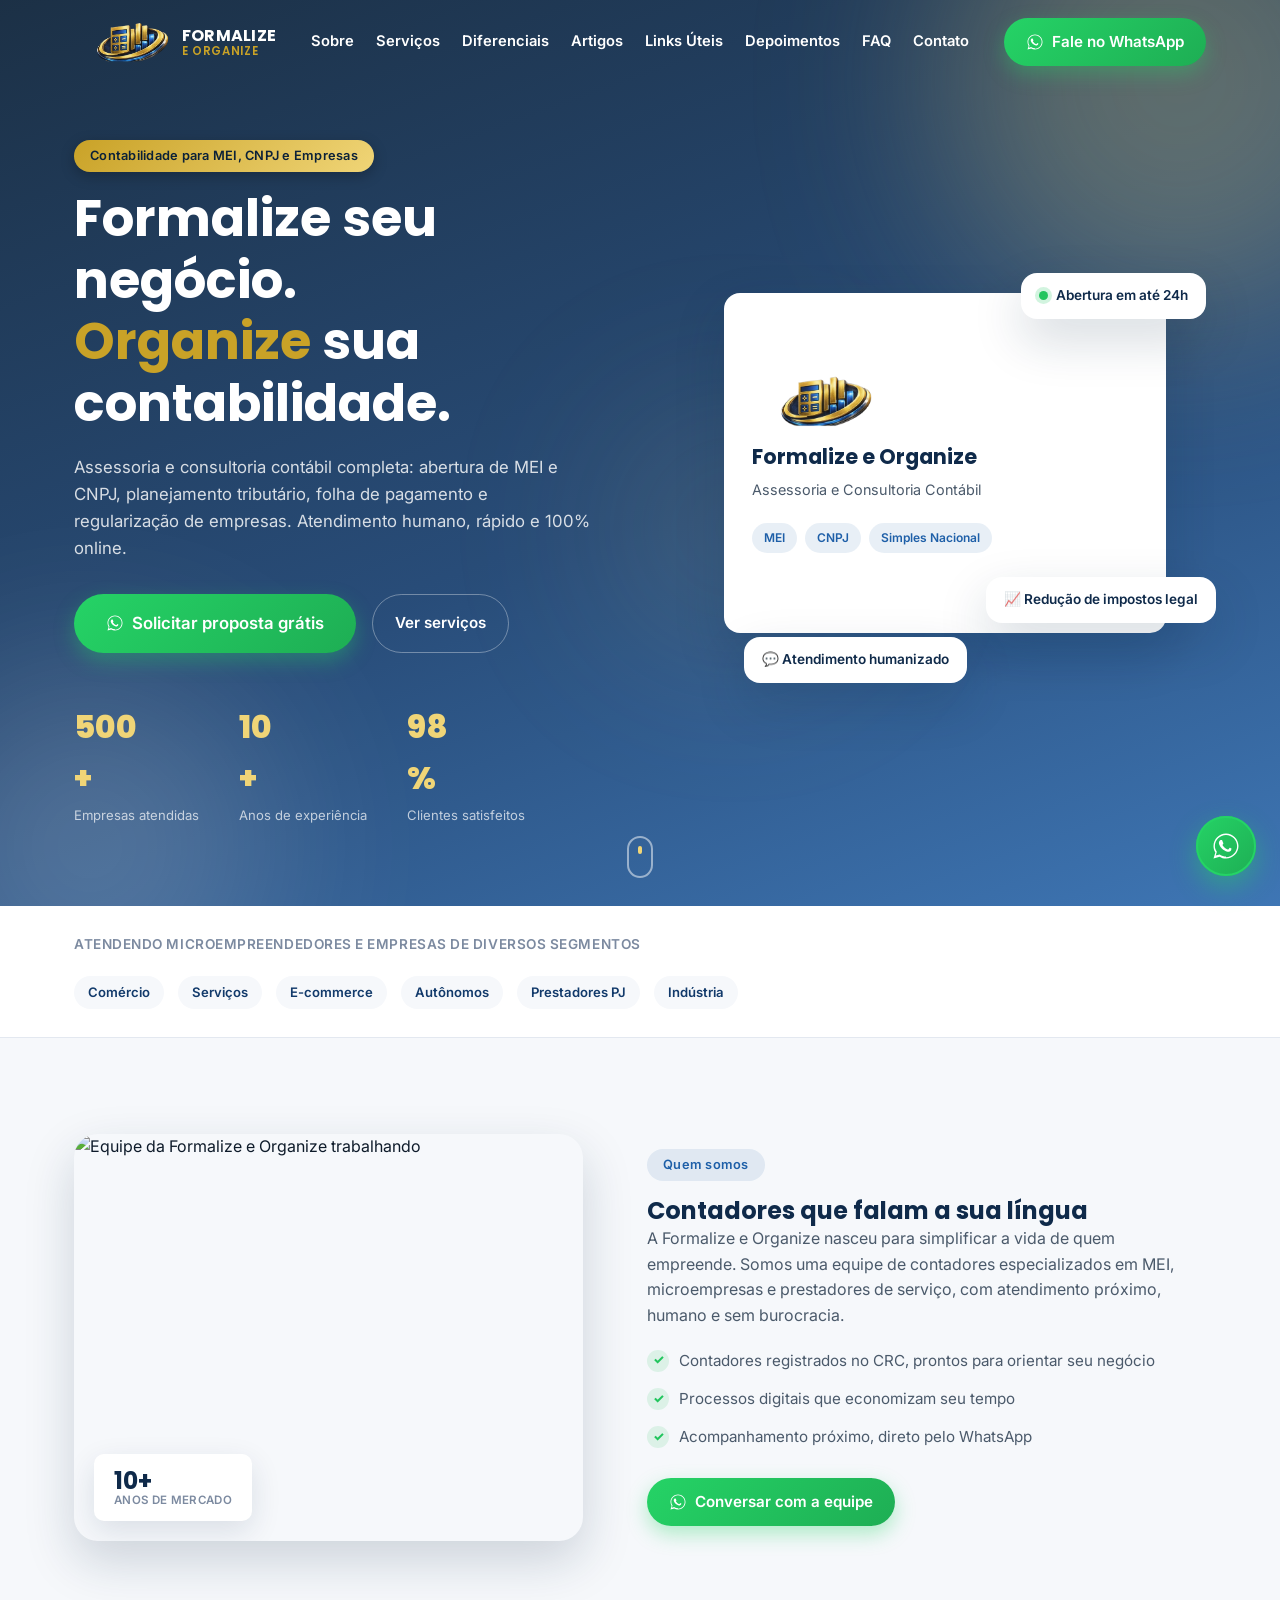
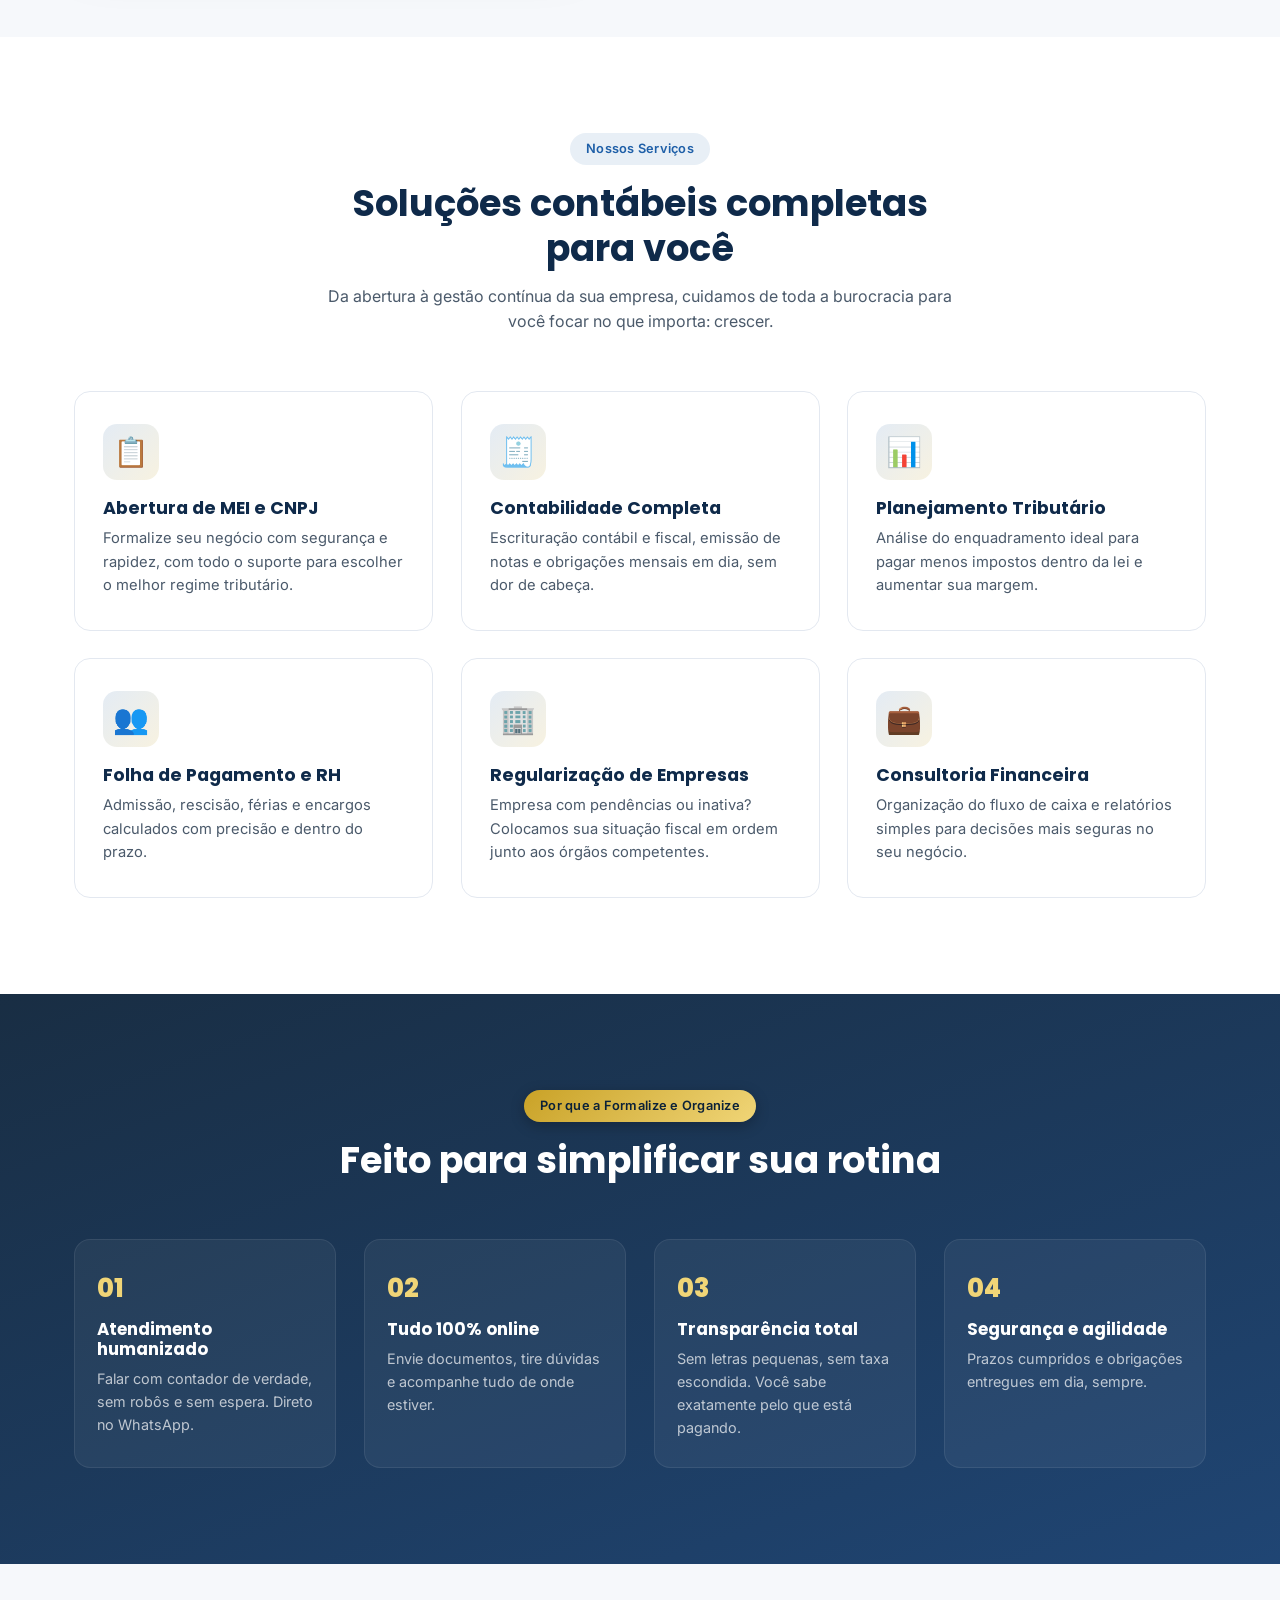
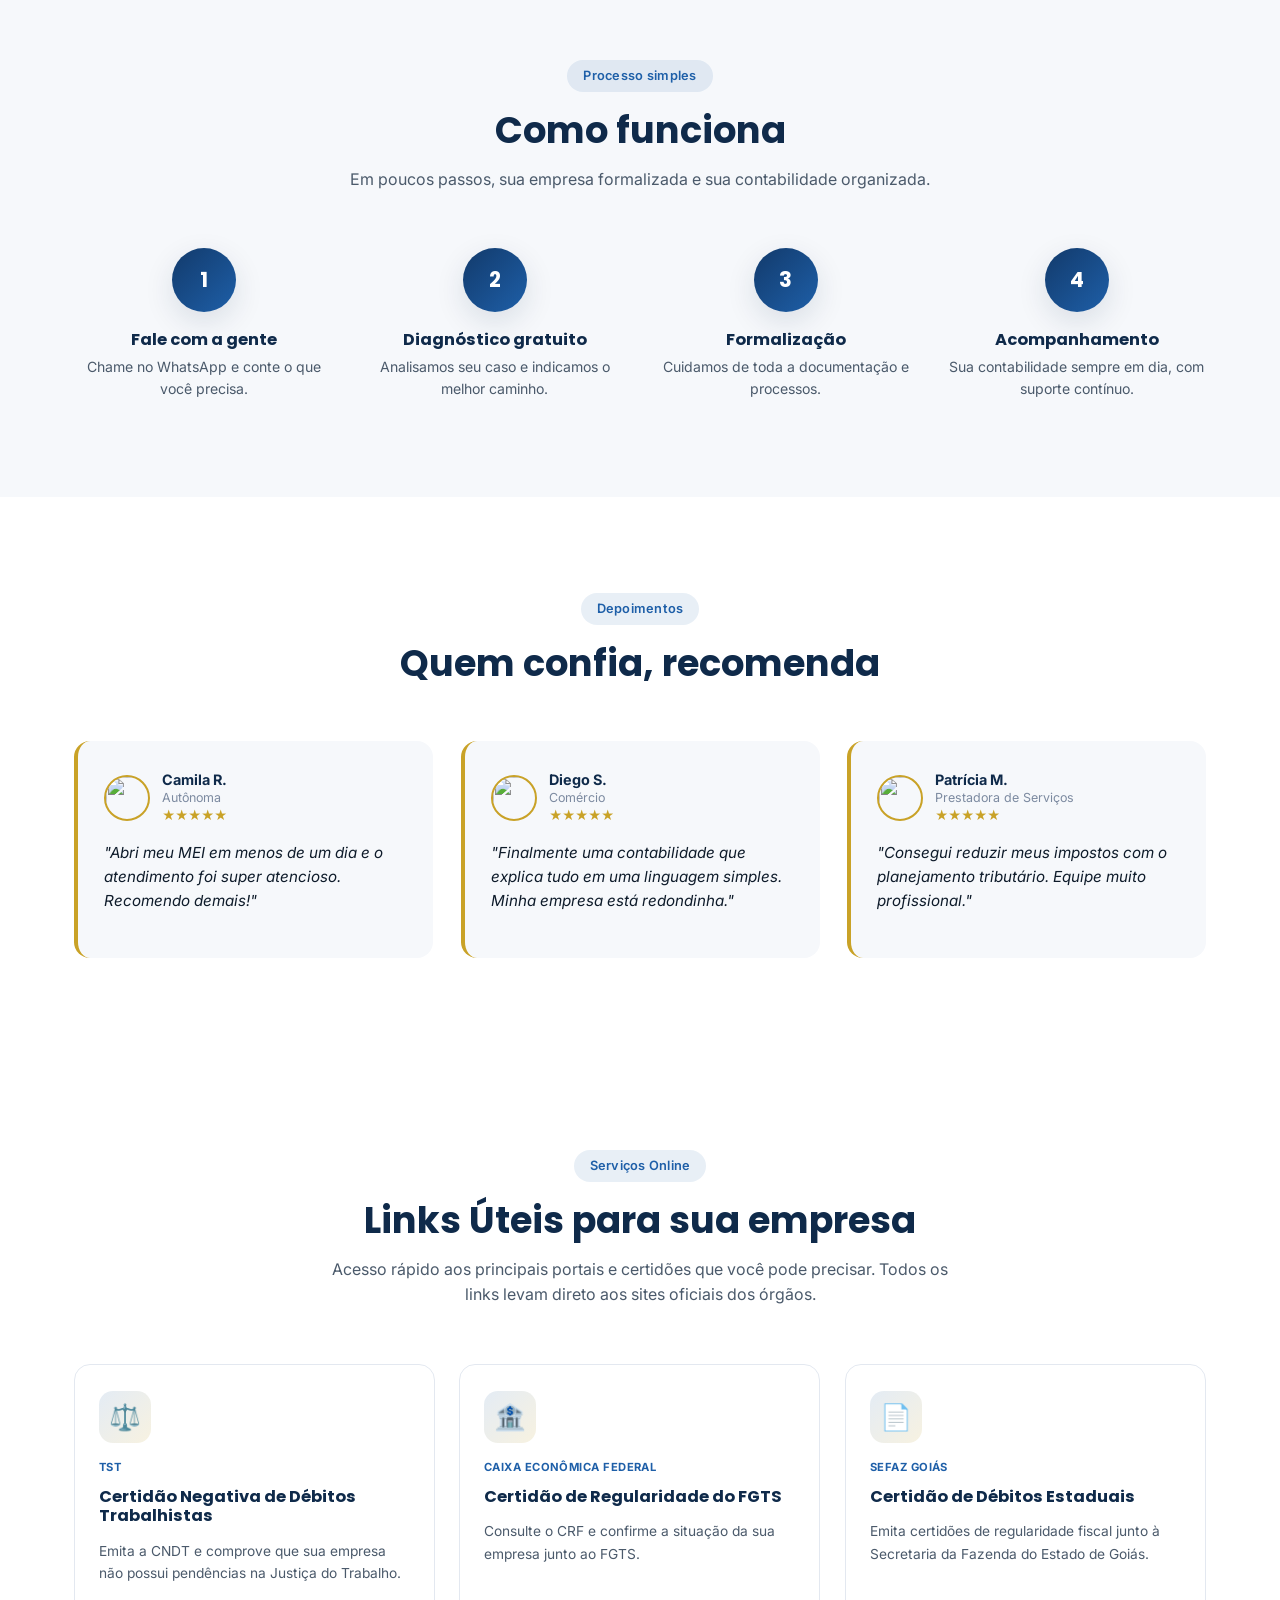
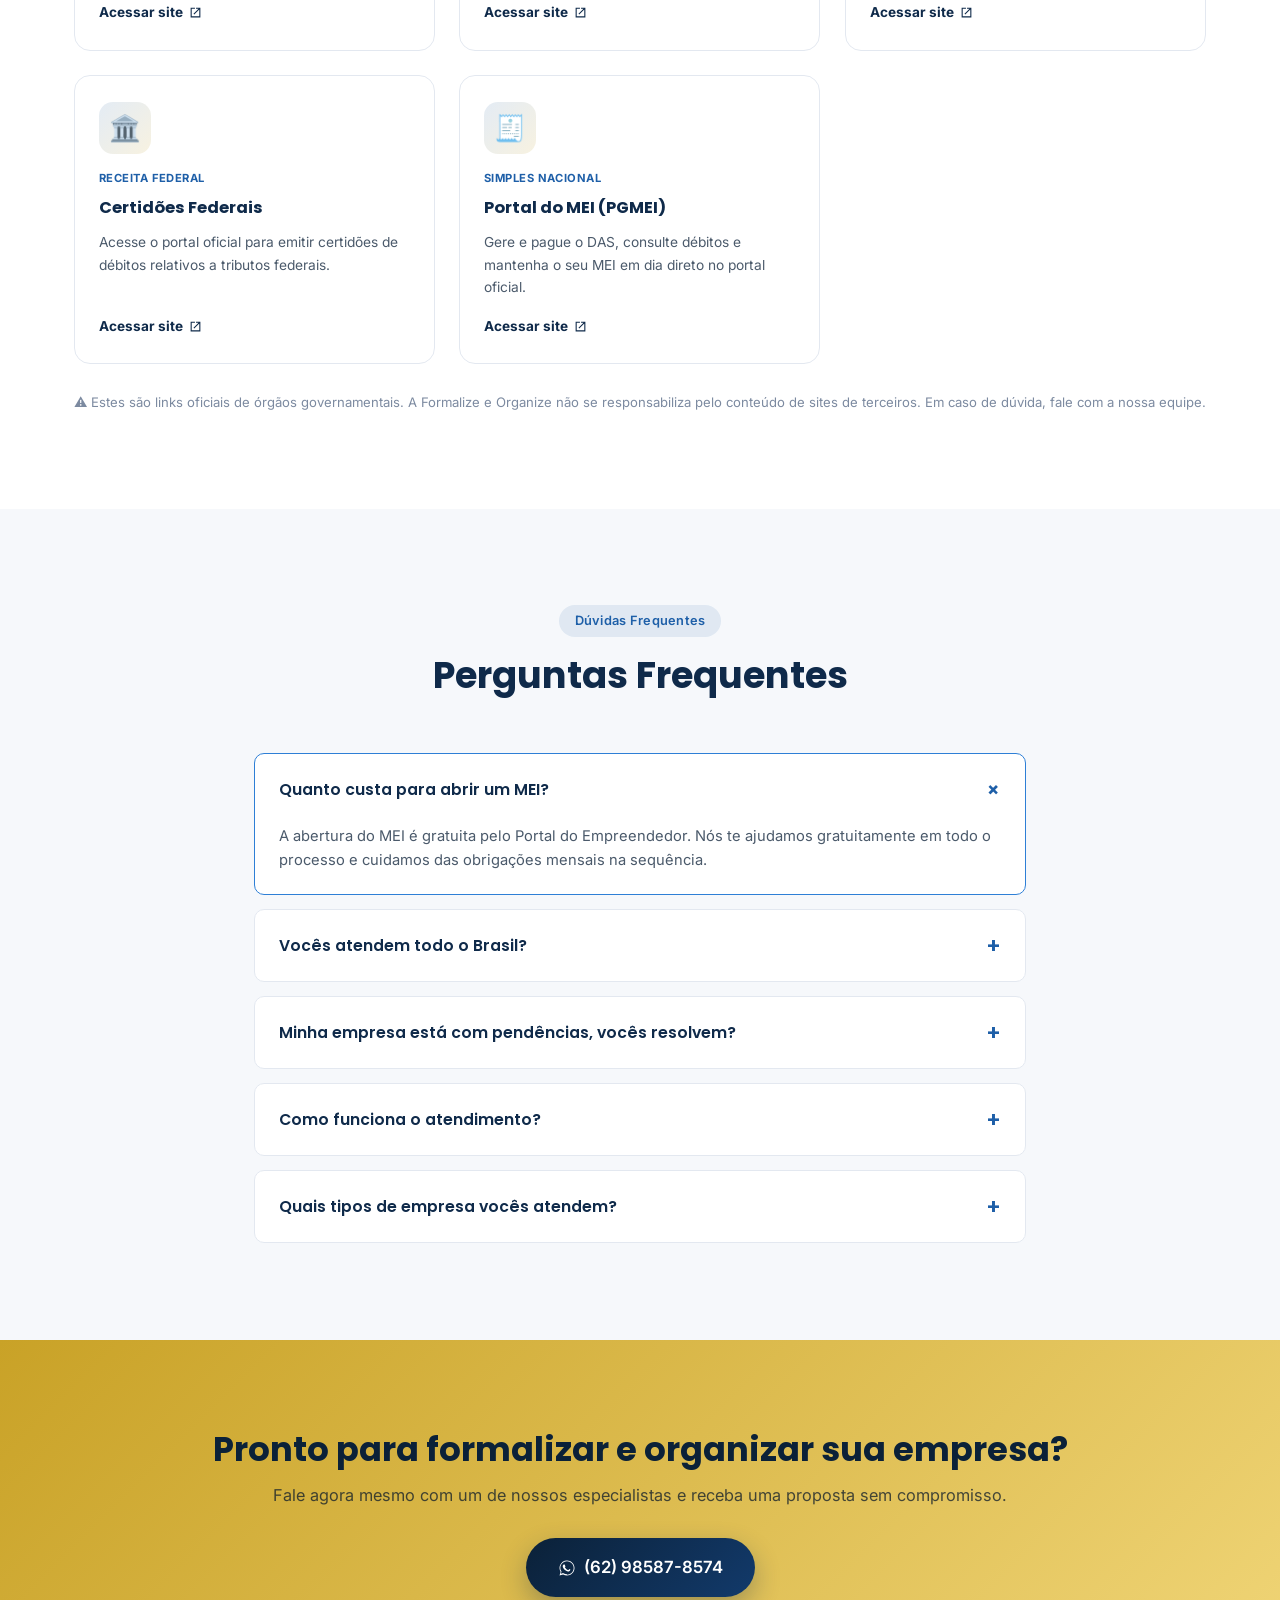
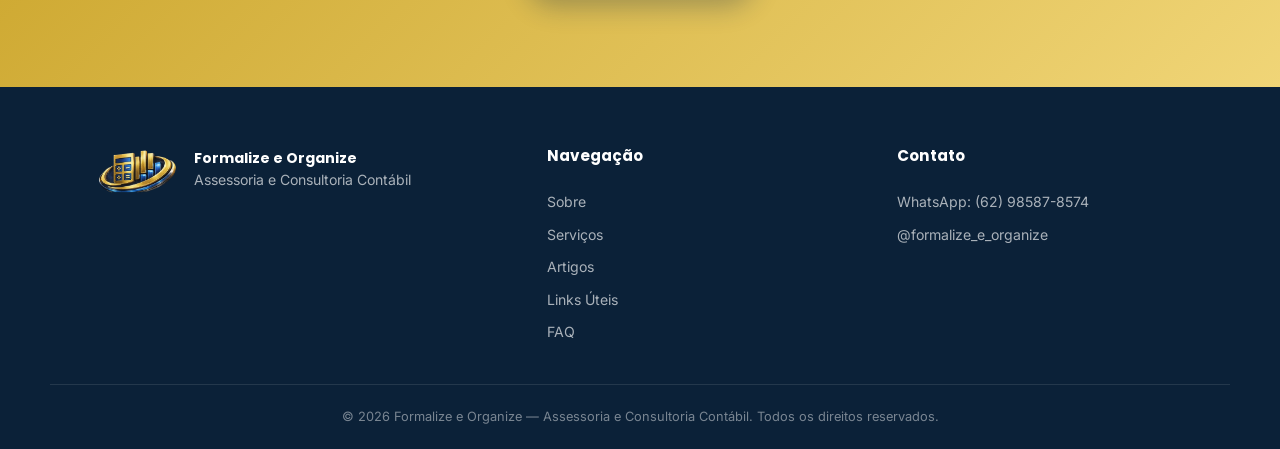
==== commit 7c6ccad8: "Adiciona meta tags Open Graph para preview de link no WhatsApp/redes sociais" ====
--- a/index.html
+++ b/index.html
@@ -7,6 +7,23 @@
 <meta name="description" content="Formalize e Organize - Assessoria e Consultoria Contábil. Abertura de MEI e CNPJ, contabilidade completa, planejamento tributário e regularização de empresas. Fale agora no WhatsApp.">
 <meta name="theme-color" content="#0F2A4A">
 <link rel="icon" type="image/png" href="assets/logo-novo.png">
+
+<!-- Open Graph / WhatsApp / Facebook preview -->
+<meta property="og:type" content="website">
+<meta property="og:url" content="https://formalizeeorganize.com.br/">
+<meta property="og:title" content="Formalize e Organize | Assessoria e Consultoria Contábil">
+<meta property="og:description" content="Abertura de MEI e CNPJ, contabilidade completa, planejamento tributário e regularização de empresas. Atendimento humano e 100% online.">
+<meta property="og:image" content="https://formalizeeorganize.com.br/assets/og-image.jpg">
+<meta property="og:image:width" content="1200">
+<meta property="og:image:height" content="630">
+<meta property="og:locale" content="pt_BR">
+<meta property="og:site_name" content="Formalize e Organize">
+
+<!-- Twitter Card (usa os mesmos dados do Open Graph) -->
+<meta name="twitter:card" content="summary_large_image">
+<meta name="twitter:title" content="Formalize e Organize | Assessoria e Consultoria Contábil">
+<meta name="twitter:description" content="Abertura de MEI e CNPJ, contabilidade completa, planejamento tributário e regularização de empresas.">
+<meta name="twitter:image" content="https://formalizeeorganize.com.br/assets/og-image.jpg">
 <link rel="preconnect" href="https://fonts.googleapis.com">
 <link rel="preconnect" href="https://fonts.gstatic.com" crossorigin>
 <link href="https://fonts.googleapis.com/css2?family=Poppins:wght@500;600;700;800&family=Inter:wght@400;500;600;700&display=swap" rel="stylesheet">
--- a/styles.css
+++ b/styles.css
@@ -164,13 +164,14 @@
 .header:not(.is-scrolled) .brand__text strong{color:#fff;}
 .brand__text span{font-size:.72rem;font-weight:600;color:var(--gold-600);letter-spacing:.06em;}
 
-.nav{display:flex;align-items:center;gap:28px;}
+.nav{display:flex;align-items:center;gap:22px;flex-wrap:nowrap;}
 .nav a{
   font-size:.92rem;
   font-weight:600;
   color:#fff;
   position:relative;
   padding:4px 0;
+  white-space:nowrap;
   transition:color .25s;
 }
 .header.is-scrolled .nav a{color:var(--ink-600);}
@@ -761,6 +762,13 @@
   position:relative;
   overflow:hidden;
 }
+.article-card__media img{
+  width:100%;
+  height:100%;
+  object-fit:cover;
+  transition:transform .5s var(--ease);
+}
+.article-card:hover .article-card__media img{transform:scale(1.08);}
 .article-card__media::after{
   content:'';
   position:absolute;
@@ -830,6 +838,11 @@
   margin-bottom:8px;
   position:relative;
   overflow:hidden;
+}
+.article-cover img{
+  width:100%;
+  height:100%;
+  object-fit:cover;
 }
 .article-cover::after{
   content:'';
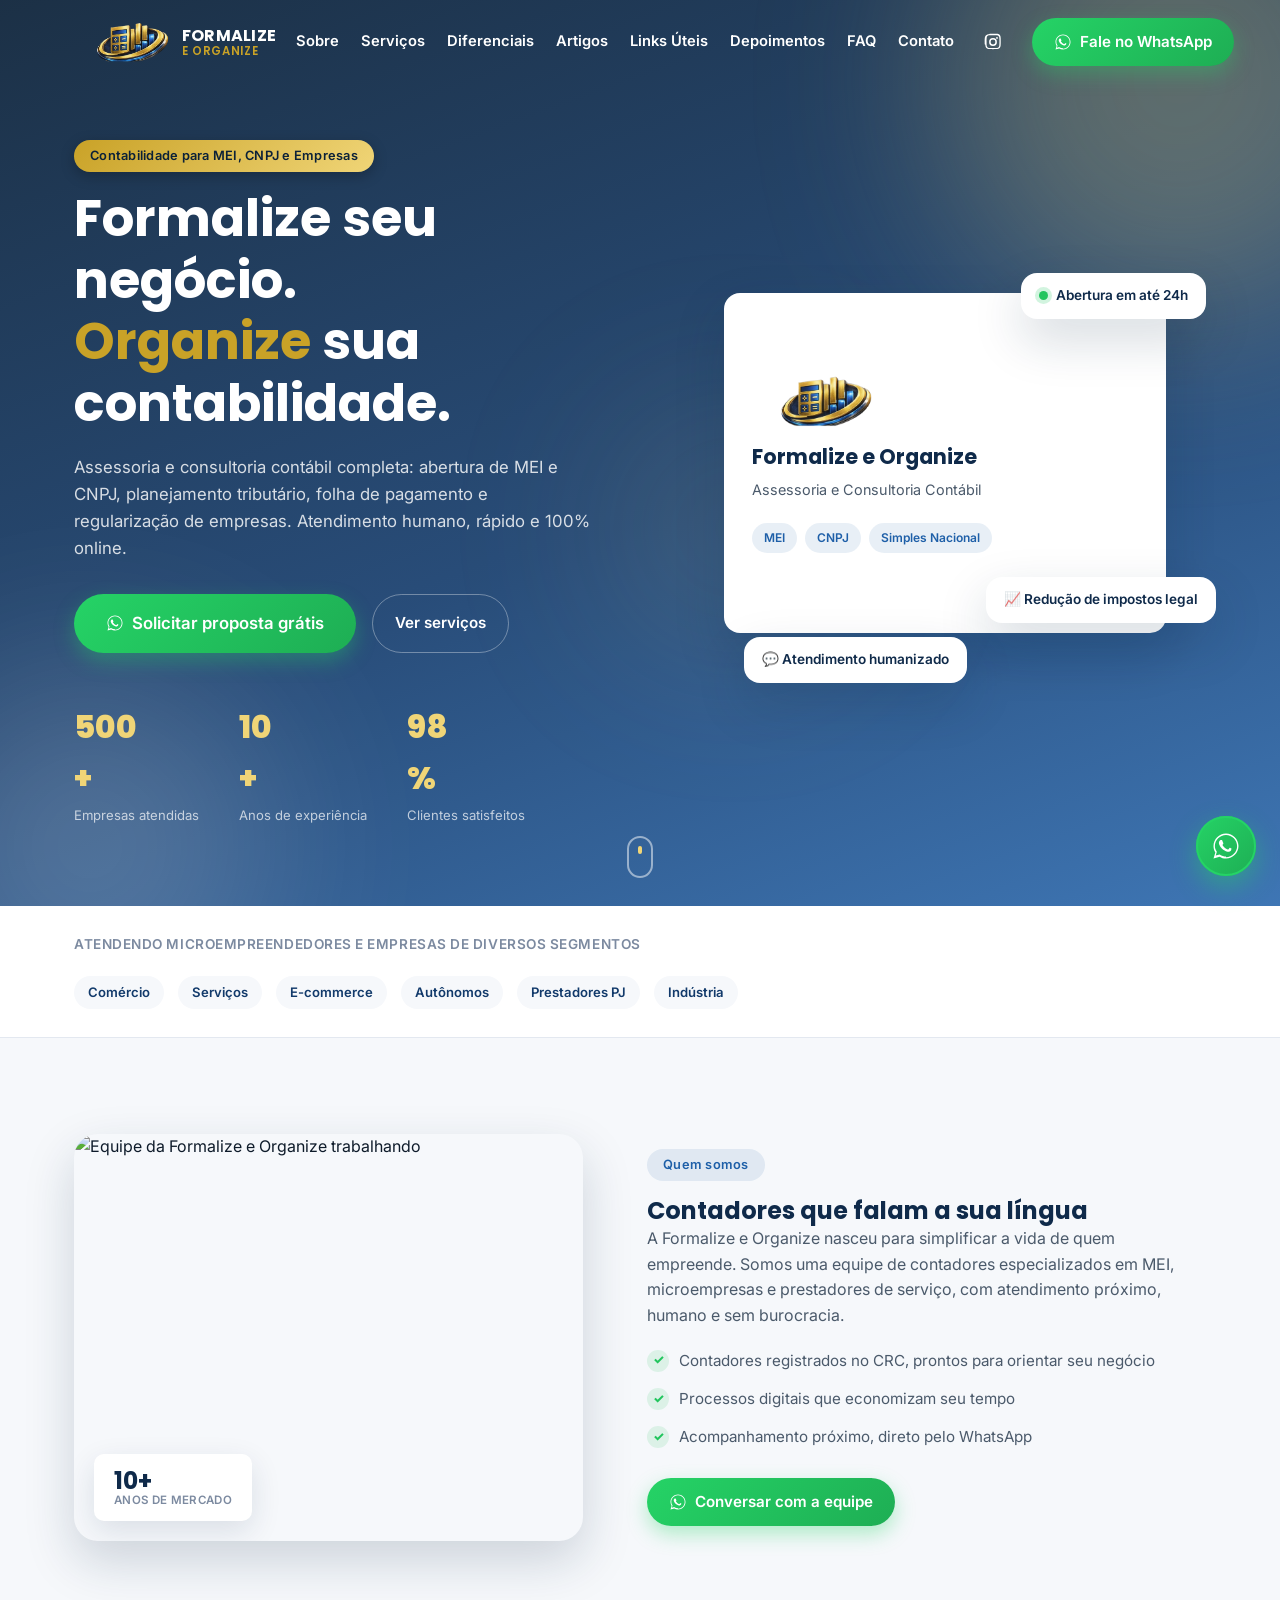
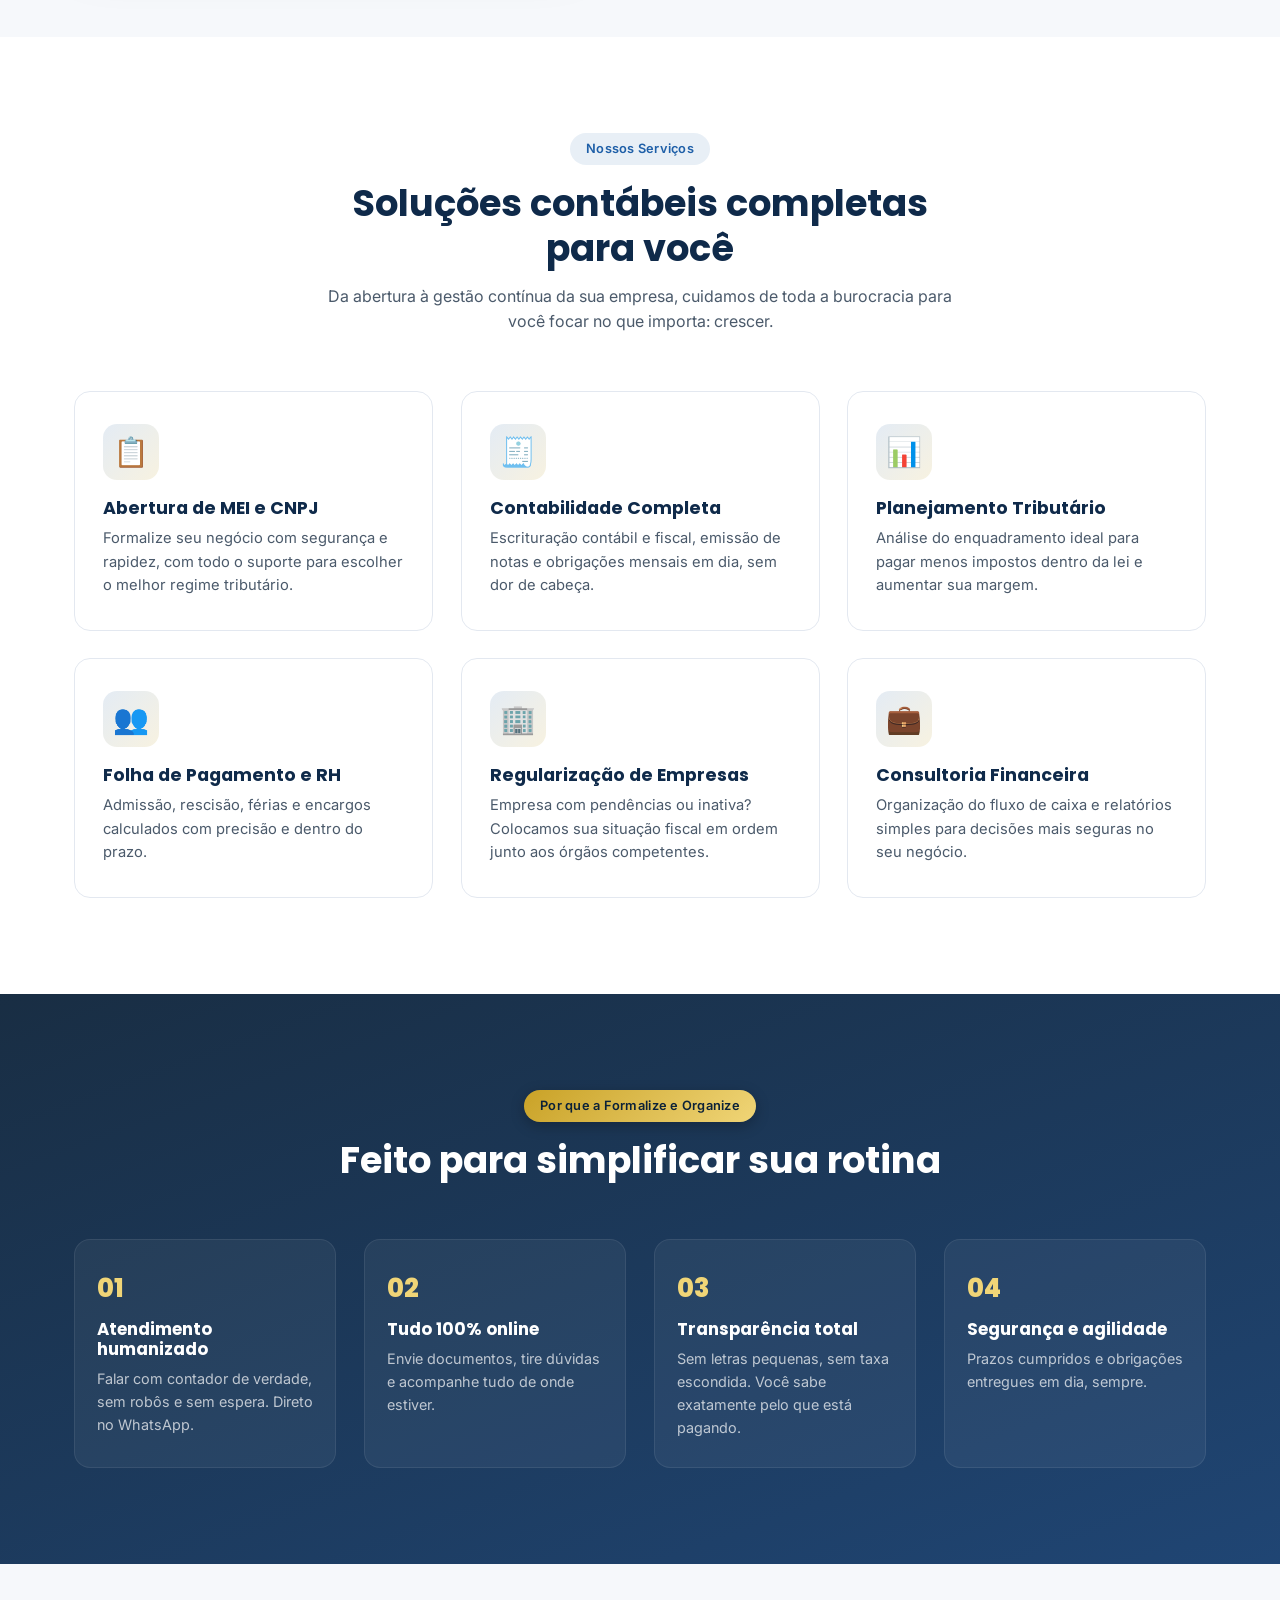
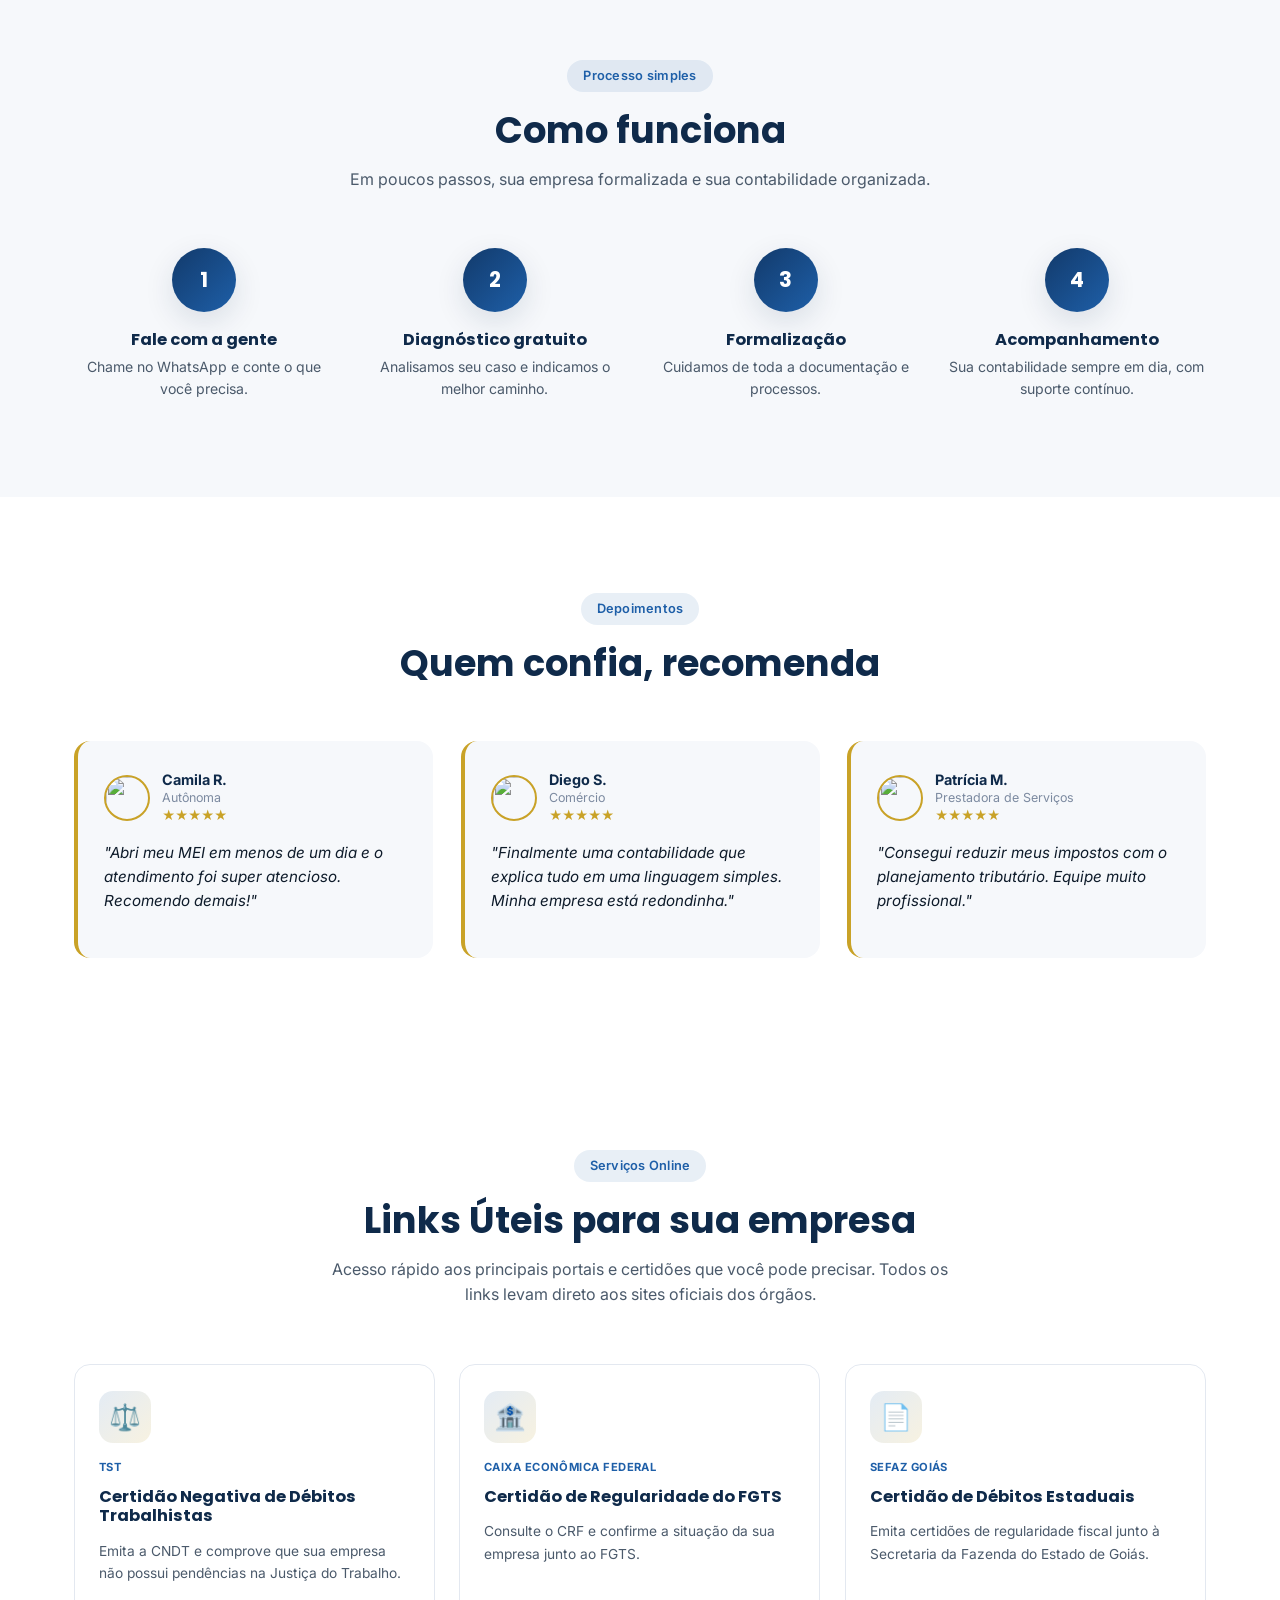
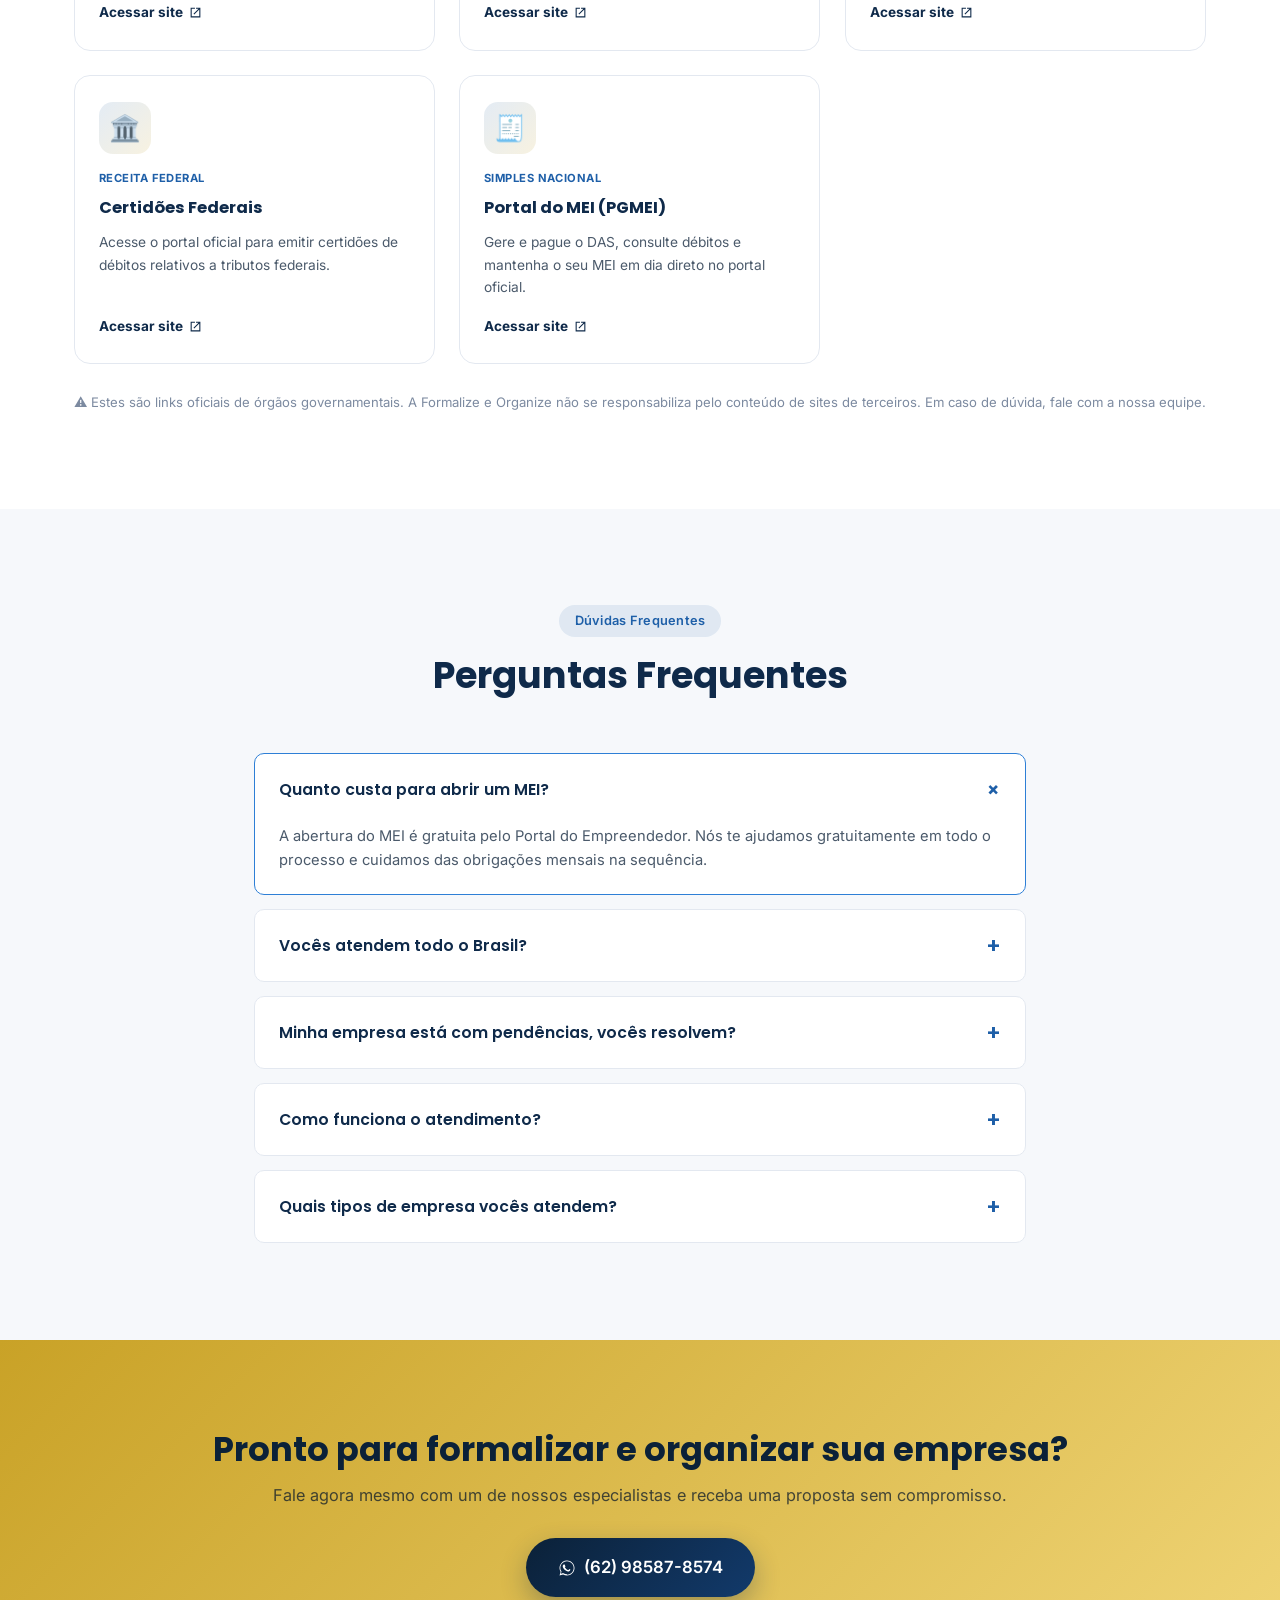
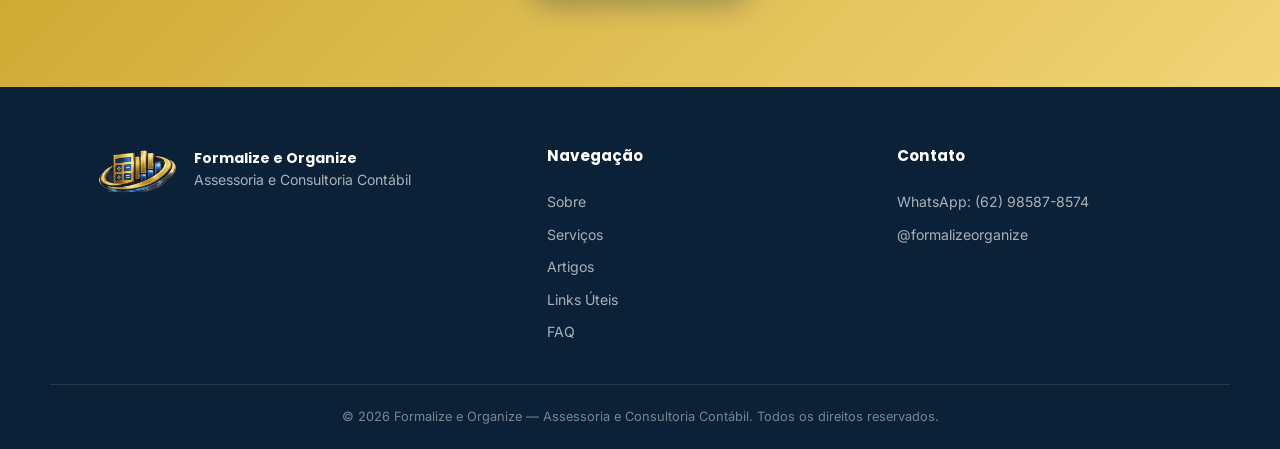
==== commit 8fa3b8f8: "Adiciona icone do Instagram no header e atualiza handle para @formalizeorganize" ====
--- a/index.html
+++ b/index.html
@@ -51,6 +51,10 @@
       <a href="#faq">FAQ</a>
       <a href="#contato">Contato</a>
     </nav>
+
+    <a class="header__social" href="https://instagram.com/formalizeorganize" target="_blank" rel="noopener" aria-label="Instagram">
+      <svg viewBox="0 0 24 24"><path d="M12 2c2.7 0 3.1 0 4.1.1 1.1 0 1.8.2 2.3.4.6.2 1 .5 1.5.9.4.4.7.9.9 1.5.2.5.4 1.2.4 2.3.1 1 .1 1.4.1 4.1s0 3.1-.1 4.1c0 1.1-.2 1.8-.4 2.3-.2.6-.5 1-.9 1.5-.4.4-.9.7-1.5.9-.5.2-1.2.4-2.3.4-1 .1-1.4.1-4.1.1s-3.1 0-4.1-.1c-1.1 0-1.8-.2-2.3-.4-.6-.2-1-.5-1.5-.9-.4-.4-.7-.9-.9-1.5-.2-.5-.4-1.2-.4-2.3C2 15.1 2 14.7 2 12s0-3.1.1-4.1c0-1.1.2-1.8.4-2.3.2-.6.5-1 .9-1.5.4-.4.9-.7 1.5-.9.5-.2 1.2-.4 2.3-.4C7.9 2.1 8.3 2.1 11 2.1zm0 1.8c-2.7 0-3 0-4 .1-.9 0-1.4.2-1.7.3-.4.2-.7.3-1 .6-.3.3-.5.6-.6 1-.1.3-.3.8-.3 1.7-.1 1-.1 1.3-.1 4s0 3 .1 4c0 .9.2 1.4.3 1.7.2.4.3.7.6 1 .3.3.6.5 1 .6.3.1.8.3 1.7.3 1 .1 1.3.1 4 .1s3 0 4-.1c.9 0 1.4-.2 1.7-.3.4-.2.7-.3 1-.6.3-.3.5-.6.6-1 .1-.3.3-.8.3-1.7.1-1 .1-1.3.1-4s0-3-.1-4c0-.9-.2-1.4-.3-1.7-.2-.4-.3-.7-.6-1-.3-.3-.6-.5-1-.6-.3-.1-.8-.3-1.7-.3-1-.1-1.3-.1-4-.1zm0 3.5a4.7 4.7 0 1 1 0 9.4 4.7 4.7 0 0 1 0-9.4zm0 1.8a2.9 2.9 0 1 0 0 5.8 2.9 2.9 0 0 0 0-5.8zm5.9-2a1.1 1.1 0 1 1-2.2 0 1.1 1.1 0 0 1 2.2 0z"/></svg>
+    </a>
 
     <a class="btn btn--whatsapp header__cta" href="https://wa.me/5562985878574?text=Ol%C3%A1!%20Quero%20abrir%20meu%20MEI%2FCNPJ%20e%20saber%20mais%20sobre%20a%20Formalize%20e%20Organize." target="_blank" rel="noopener">
       <svg viewBox="0 0 24 24" class="icon"><path d="M17.5 14.4c-.3-.1-1.7-.8-2-.9-.3-.1-.5-.1-.7.1-.2.3-.7.9-.9 1.1-.2.2-.3.2-.6.1-.3-.1-1.2-.5-2.3-1.4-.9-.8-1.5-1.7-1.7-2-.2-.3 0-.5.1-.6.1-.2.3-.4.4-.6.1-.2.1-.4 0-.6-.1-.2-.6-1.5-.8-2-.2-.5-.4-.4-.6-.4h-.5c-.2 0-.5.1-.7.3-.2.2-.9.9-.9 2.1 0 1.2.9 2.4 1 2.6.1.2 1.7 2.7 4.2 3.7 2.5 1 2.5.7 3 .6.4-.1 1.4-.6 1.6-1.1.2-.6.2-1.1.1-1.2-.1-.1-.2-.2-.5-.3z"/><path d="M12 2C6.5 2 2 6.5 2 12c0 1.9.5 3.7 1.5 5.2L2 22l4.9-1.5C8.3 21.5 10.1 22 12 22c5.5 0 10-4.5 10-10S17.5 2 12 2zm0 18.3c-1.7 0-3.4-.5-4.8-1.4l-.3-.2-3.1.9.9-3-.2-.3C3.6 14.9 3.1 13.5 3.1 12c0-4.9 4-8.9 8.9-8.9s8.9 4 8.9 8.9-4 8.9-8.9 8.9z"/></svg>
@@ -477,7 +481,7 @@
     <div class="footer__col">
       <h4>Contato</h4>
       <a href="https://wa.me/5562985878574" target="_blank" rel="noopener">WhatsApp: (62) 98587-8574</a>
-      <a href="https://instagram.com/formalize_e_organize" target="_blank" rel="noopener">@formalize_e_organize</a>
+      <a href="https://instagram.com/formalizeorganize" target="_blank" rel="noopener">@formalizeorganize</a>
     </div>
   </div>
   <div class="footer__bottom">
--- a/styles.css
+++ b/styles.css
@@ -187,6 +187,22 @@
 .nav a:hover::after{width:100%;}
 
 .header__cta{flex-shrink:0;}
+
+.header__social{
+  display:flex;
+  align-items:center;
+  justify-content:center;
+  width:38px;
+  height:38px;
+  border-radius:50%;
+  flex-shrink:0;
+  color:#fff;
+  transition:color .25s, background .25s, transform .25s var(--ease);
+}
+.header__social svg{width:20px;height:20px;fill:currentColor;}
+.header__social:hover{transform:translateY(-2px) scale(1.08);}
+.header.is-scrolled .header__social{color:var(--navy-800);}
+.header__social:hover{color:var(--gold-600);}
 
 .nav__toggle{
   display:none;
@@ -713,6 +729,7 @@
   .nav a{color:#fff;font-size:1.05rem;}
   .nav__toggle{display:flex;}
   .header__cta{display:none;}
+  .header__social{display:none;}
   .nav__toggle.is-active span:nth-child(1){transform:translateY(7px) rotate(45deg);}
   .nav__toggle.is-active span:nth-child(2){opacity:0;}
   .nav__toggle.is-active span:nth-child(3){transform:translateY(-7px) rotate(-45deg);}
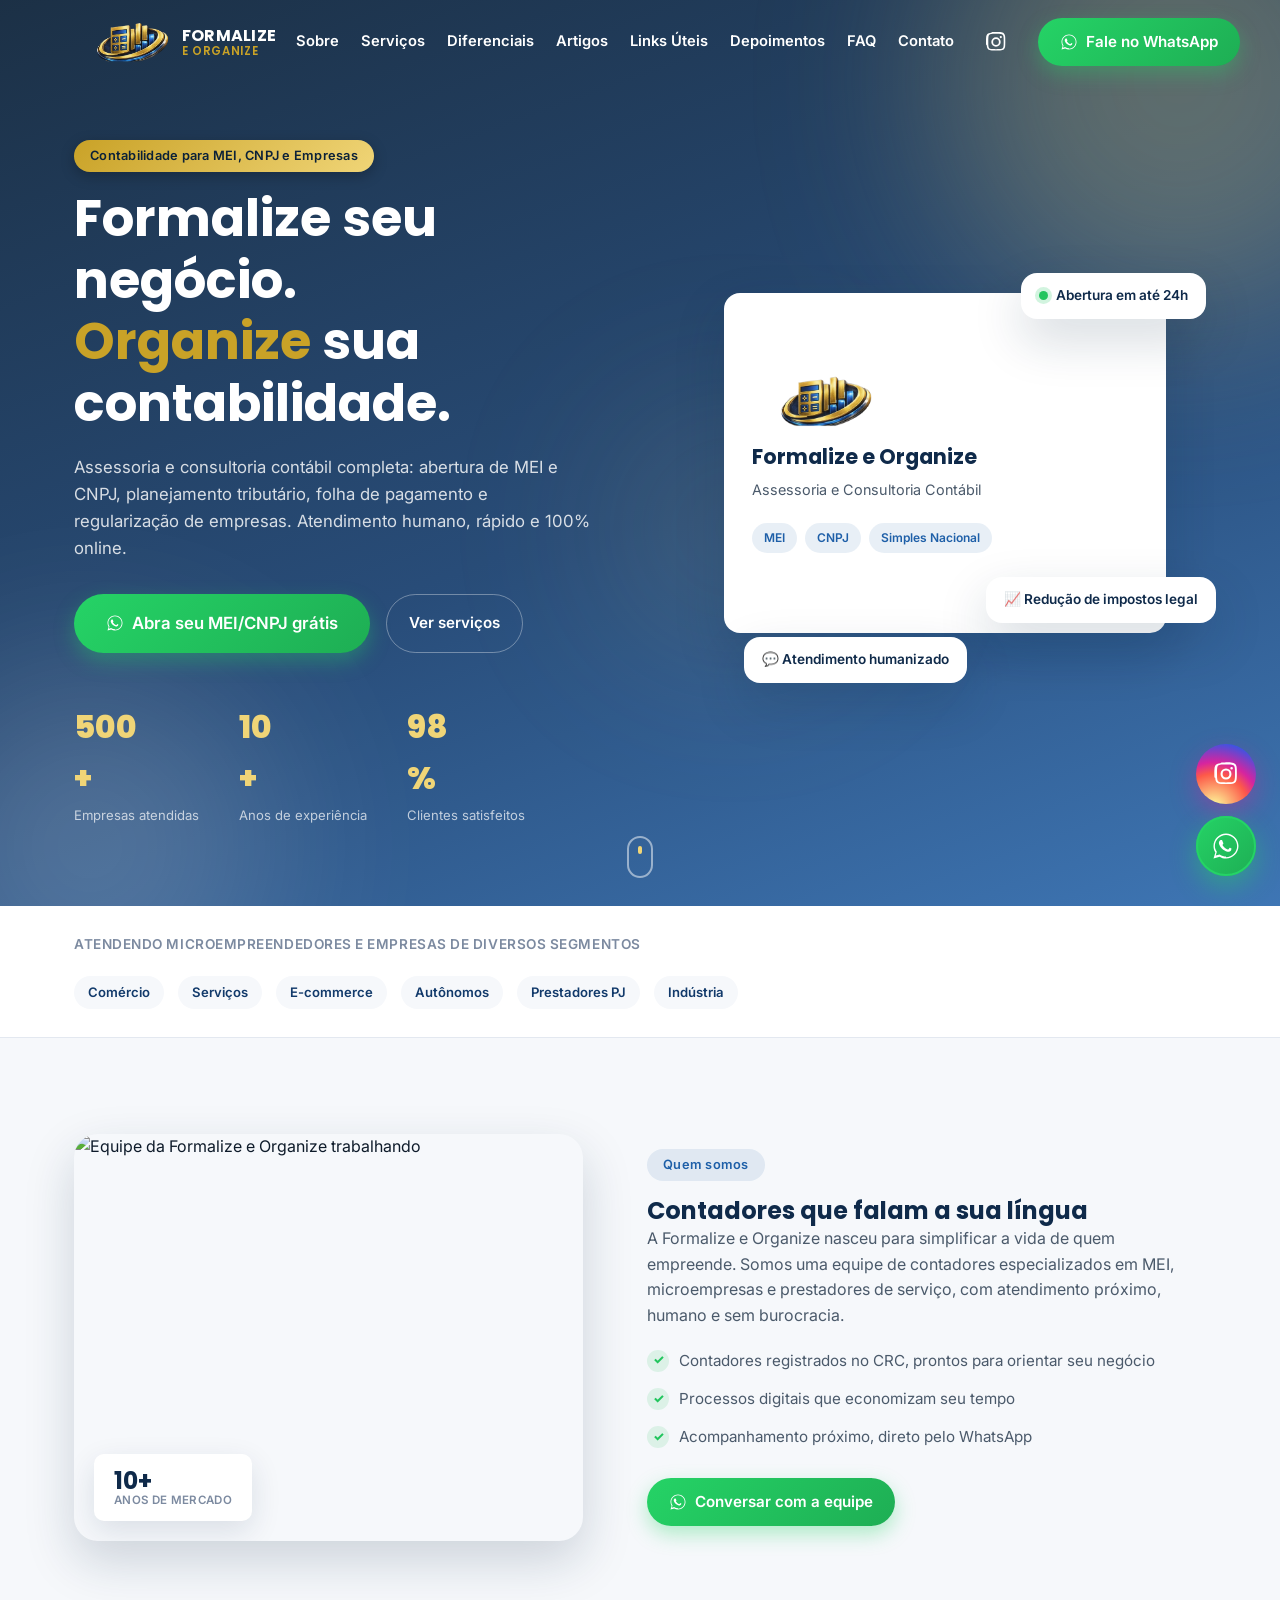
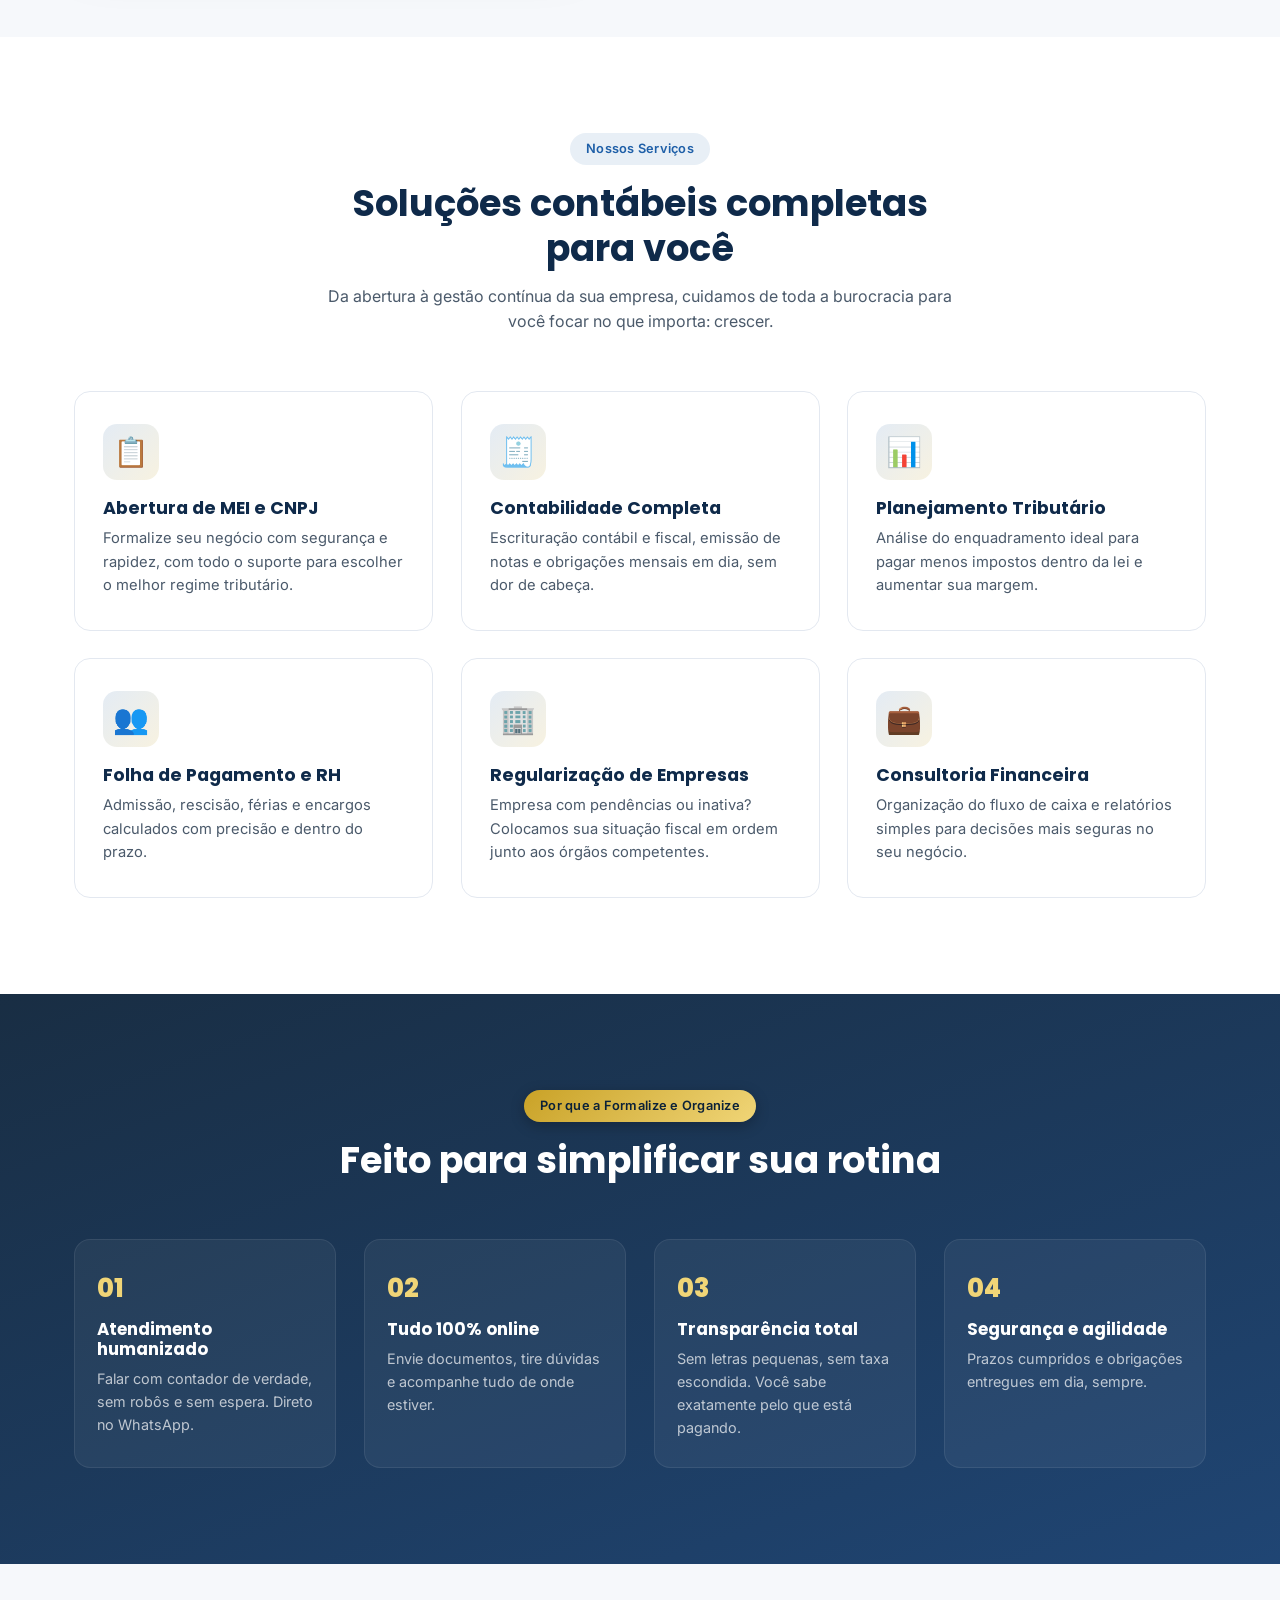
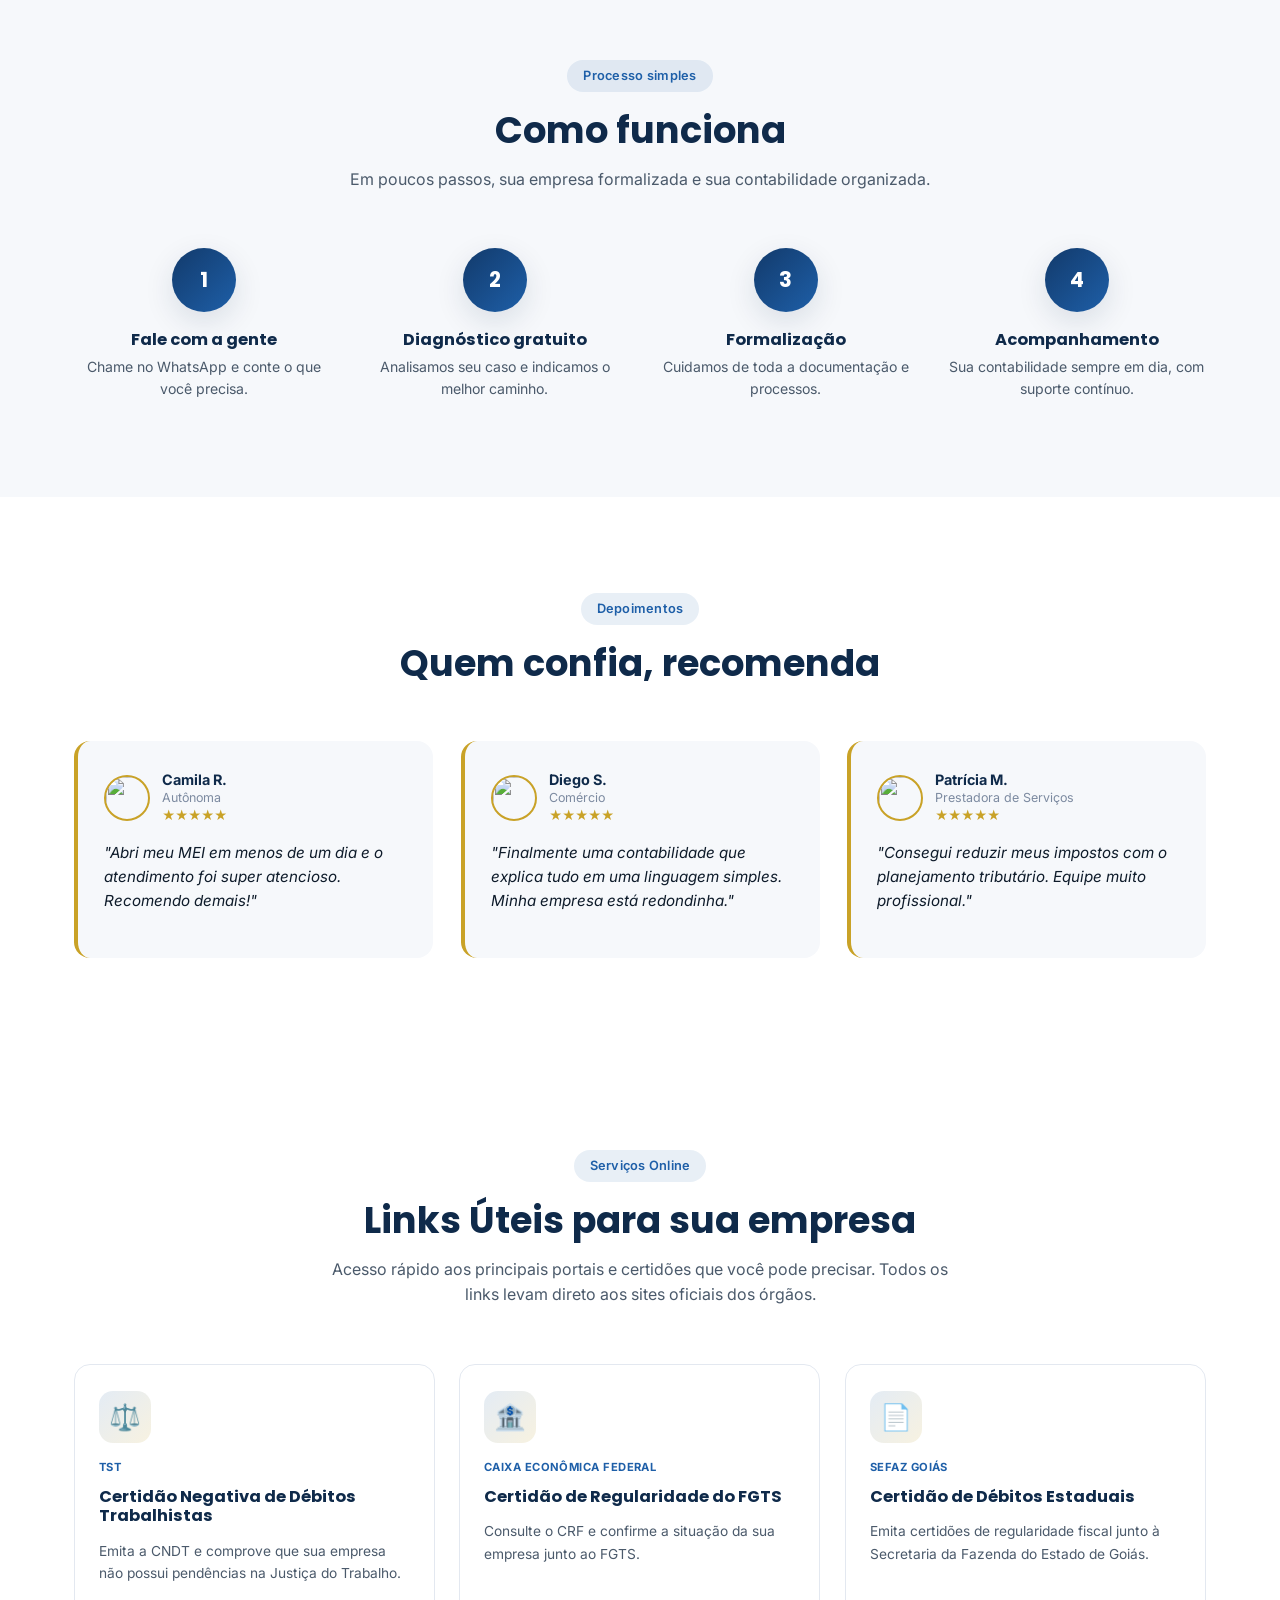
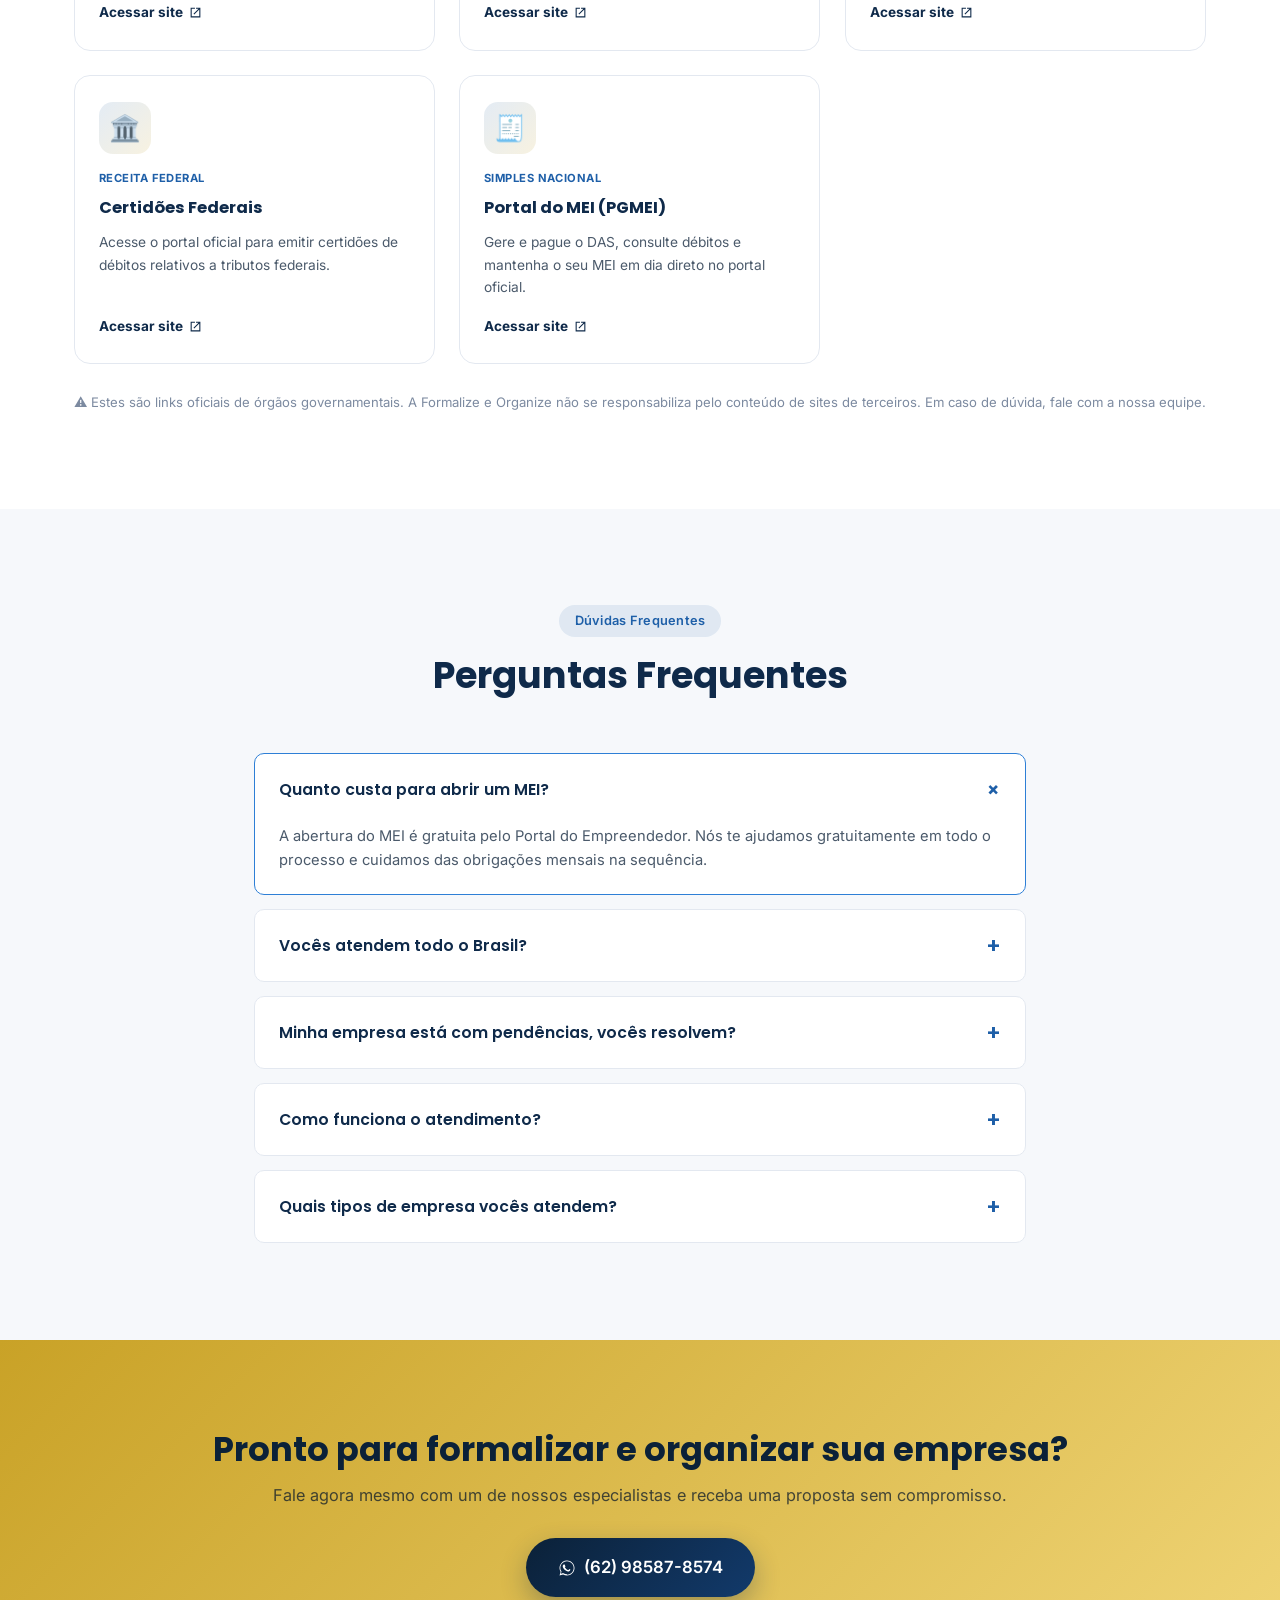
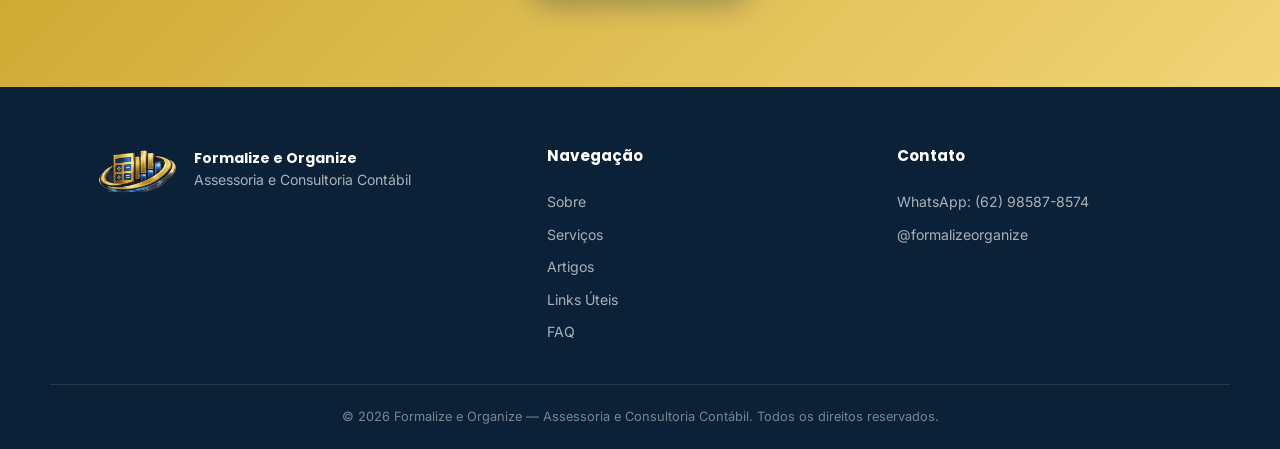
==== commit c373aca2: "Adiciona botao flutuante Instagram, ajusta tamanhos responsivos e cria botao CTA com animacao pulse" ====
--- a/index.html
+++ b/index.html
@@ -85,9 +85,9 @@
         Atendimento humano, rápido e 100% online.
       </p>
       <div class="hero__actions">
-        <a href="https://wa.me/5562985878574?text=Ol%C3%A1!%20Quero%20uma%20proposta%20de%20contabilidade." target="_blank" rel="noopener" class="btn btn--whatsapp btn--lg">
+        <a href="https://wa.me/5562985878574?text=Ol%C3%A1!%20Quero%20uma%20proposta%20de%20contabilidade." target="_blank" rel="noopener" class="btn btn--whatsapp btn--lg btn--pulse">
           <svg viewBox="0 0 24 24" class="icon"><path d="M17.5 14.4c-.3-.1-1.7-.8-2-.9-.3-.1-.5-.1-.7.1-.2.3-.7.9-.9 1.1-.2.2-.3.2-.6.1-.3-.1-1.2-.5-2.3-1.4-.9-.8-1.5-1.7-1.7-2-.2-.3 0-.5.1-.6.1-.2.3-.4.4-.6.1-.2.1-.4 0-.6-.1-.2-.6-1.5-.8-2-.2-.5-.4-.4-.6-.4h-.5c-.2 0-.5.1-.7.3-.2.2-.9.9-.9 2.1 0 1.2.9 2.4 1 2.6.1.2 1.7 2.7 4.2 3.7 2.5 1 2.5.7 3 .6.4-.1 1.4-.6 1.6-1.1.2-.6.2-1.1.1-1.2-.1-.1-.2-.2-.5-.3z"/><path d="M12 2C6.5 2 2 6.5 2 12c0 1.9.5 3.7 1.5 5.2L2 22l4.9-1.5C8.3 21.5 10.1 22 12 22c5.5 0 10-4.5 10-10S17.5 2 12 2zm0 18.3c-1.7 0-3.4-.5-4.8-1.4l-.3-.2-3.1.9.9-3-.2-.3C3.6 14.9 3.1 13.5 3.1 12c0-4.9 4-8.9 8.9-8.9s8.9 4 8.9 8.9-4 8.9-8.9 8.9z"/></svg>
-          Solicitar proposta grátis
+          Abra seu MEI/CNPJ grátis
         </a>
         <a href="#servicos" class="btn btn--ghost">Ver serviços</a>
       </div>
@@ -489,6 +489,11 @@
   </div>
 </footer>
 
+<!-- ===== INSTAGRAM FLOAT ===== -->
+<a href="https://instagram.com/formalizeorganize" target="_blank" rel="noopener" class="instagram-float" aria-label="Instagram">
+  <svg viewBox="0 0 24 24" class="icon"><path d="M12 2c2.7 0 3.1 0 4.1.1 1.1 0 1.8.2 2.3.4.6.2 1 .5 1.5.9.4.4.7.9.9 1.5.2.5.4 1.2.4 2.3.1 1 .1 1.4.1 4.1s0 3.1-.1 4.1c0 1.1-.2 1.8-.4 2.3-.2.6-.5 1-.9 1.5-.4.4-.9.7-1.5.9-.5.2-1.2.4-2.3.4-1 .1-1.4.1-4.1.1s-3.1 0-4.1-.1c-1.1 0-1.8-.2-2.3-.4-.6-.2-1-.5-1.5-.9-.4-.4-.7-.9-.9-1.5-.2-.5-.4-1.2-.4-2.3C2 15.1 2 14.7 2 12s0-3.1.1-4.1c0-1.1.2-1.8.4-2.3.2-.6.5-1 .9-1.5.4-.4.9-.7 1.5-.9.5-.2 1.2-.4 2.3-.4C7.9 2.1 8.3 2.1 11 2.1zm0 1.8c-2.7 0-3 0-4 .1-.9 0-1.4.2-1.7.3-.4.2-.7.3-1 .6-.3.3-.5.6-.6 1-.1.3-.3.8-.3 1.7-.1 1-.1 1.3-.1 4s0 3 .1 4c0 .9.2 1.4.3 1.7.2.4.3.7.6 1 .3.3.6.5 1 .6.3.1.8.3 1.7.3 1 .1 1.3.1 4 .1s3 0 4-.1c.9 0 1.4-.2 1.7-.3.4-.2.7-.3 1-.6.3-.3.5-.6.6-1 .1-.3.3-.8.3-1.7.1-1 .1-1.3.1-4s0-3-.1-4c0-.9-.2-1.4-.3-1.7-.2-.4-.3-.7-.6-1-.3-.3-.6-.5-1-.6-.3-.1-.8-.3-1.7-.3-1-.1-1.3-.1-4-.1zm0 3.5a4.7 4.7 0 1 1 0 9.4 4.7 4.7 0 0 1 0-9.4zm0 1.8a2.9 2.9 0 1 0 0 5.8 2.9 2.9 0 0 0 0-5.8zm5.9-2a1.1 1.1 0 1 1-2.2 0 1.1 1.1 0 0 1 2.2 0z"/></svg>
+</a>
+
 <!-- ===== WHATSAPP FLOAT ===== -->
 <a href="https://wa.me/5562985878574?text=Ol%C3%A1!%20Vim%20pelo%20site%20e%20gostaria%20de%20mais%20informa%C3%A7%C3%B5es." target="_blank" rel="noopener" class="whatsapp-float" aria-label="Falar no WhatsApp">
   <svg viewBox="0 0 24 24" class="icon"><path d="M17.5 14.4c-.3-.1-1.7-.8-2-.9-.3-.1-.5-.1-.7.1-.2.3-.7.9-.9 1.1-.2.2-.3.2-.6.1-.3-.1-1.2-.5-2.3-1.4-.9-.8-1.5-1.7-1.7-2-.2-.3 0-.5.1-.6.1-.2.3-.4.4-.6.1-.2.1-.4 0-.6-.1-.2-.6-1.5-.8-2-.2-.5-.4-.4-.6-.4h-.5c-.2 0-.5.1-.7.3-.2.2-.9.9-.9 2.1 0 1.2.9 2.4 1 2.6.1.2 1.7 2.7 4.2 3.7 2.5 1 2.5.7 3 .6.4-.1 1.4-.6 1.6-1.1.2-.6.2-1.1.1-1.2-.1-.1-.2-.2-.5-.3z"/><path d="M12 2C6.5 2 2 6.5 2 12c0 1.9.5 3.7 1.5 5.2L2 22l4.9-1.5C8.3 21.5 10.1 22 12 22c5.5 0 10-4.5 10-10S17.5 2 12 2zm0 18.3c-1.7 0-3.4-.5-4.8-1.4l-.3-.2-3.1.9.9-3-.2-.3C3.6 14.9 3.1 13.5 3.1 12c0-4.9 4-8.9 8.9-8.9s8.9 4 8.9 8.9-4 8.9-8.9 8.9z"/></svg>
--- a/styles.css
+++ b/styles.css
@@ -100,6 +100,19 @@
 }
 .btn--whatsapp:hover{transform:translateY(-3px);box-shadow:0 12px 26px rgba(37,211,102,.45);}
 
+.btn--pulse{
+  animation:btnPulse 1.8s ease-in-out infinite;
+}
+.btn--pulse:hover{animation-play-state:paused;}
+@keyframes btnPulse{
+  0%,100%{
+    box-shadow:0 8px 20px rgba(37,211,102,.35), 0 0 0 0 rgba(37,211,102,.5);
+  }
+  50%{
+    box-shadow:0 8px 20px rgba(37,211,102,.55), 0 0 0 10px rgba(37,211,102,0);
+  }
+}
+
 .btn--lg{padding:16px 32px;font-size:1.05rem;}
 
 .btn--ghost{
@@ -679,10 +692,10 @@
   display:flex;align-items:center;justify-content:center;
   box-shadow:0 10px 26px rgba(37,211,102,.45);
   z-index:200;
-  transition:transform .3s var(--ease);
+  transition:transform .3s var(--ease), width .3s var(--ease), height .3s var(--ease);
 }
 .whatsapp-float:hover{transform:scale(1.1);}
-.whatsapp-float .icon{width:30px;height:30px;fill:#fff;}
+.whatsapp-float .icon{width:30px;height:30px;fill:#fff;transition:width .3s var(--ease), height .3s var(--ease);}
 .whatsapp-float__ping{
   position:absolute;
   inset:0;
@@ -695,7 +708,27 @@
   100%{transform:scale(1.6);opacity:0;}
 }
 
+/* ===== Instagram float button (acima do WhatsApp) ===== */
+.instagram-float{
+  position:fixed;
+  bottom:96px;right:24px;
+  width:60px;height:60px;
+  background:radial-gradient(circle at 30% 107%, #fdf497 0%, #fdf497 5%, #fd5949 45%, #d6249f 60%, #285AEB 90%);
+  border-radius:50%;
+  display:flex;align-items:center;justify-content:center;
+  box-shadow:0 10px 26px rgba(214,36,159,.4);
+  z-index:200;
+  transition:transform .3s var(--ease), width .3s var(--ease), height .3s var(--ease), bottom .3s var(--ease);
+}
+.instagram-float:hover{transform:scale(1.1);}
+.instagram-float .icon{width:28px;height:28px;fill:#fff;transition:width .3s var(--ease), height .3s var(--ease);}
+
 /* ===== Responsive ===== */
+@media (min-width:981px){
+  .header__social{width:44px;height:44px;}
+  .header__social svg{width:24px;height:24px;}
+}
+
 @media (max-width:980px){
   .hero__grid{grid-template-columns:1fr;}
   .hero__visual{display:none;}
@@ -708,6 +741,13 @@
   .about__grid{grid-template-columns:1fr;}
   .about__media{aspect-ratio:16/9;}
   .links-grid{grid-template-columns:repeat(2,1fr);}
+}
+
+@media (max-width:640px){
+  .whatsapp-float{width:46px;height:46px;bottom:16px;right:16px;}
+  .whatsapp-float .icon{width:24px;height:24px;}
+  .instagram-float{width:46px;height:46px;bottom:70px;right:16px;}
+  .instagram-float .icon{width:22px;height:22px;}
 }
 
 @media (max-width:800px){
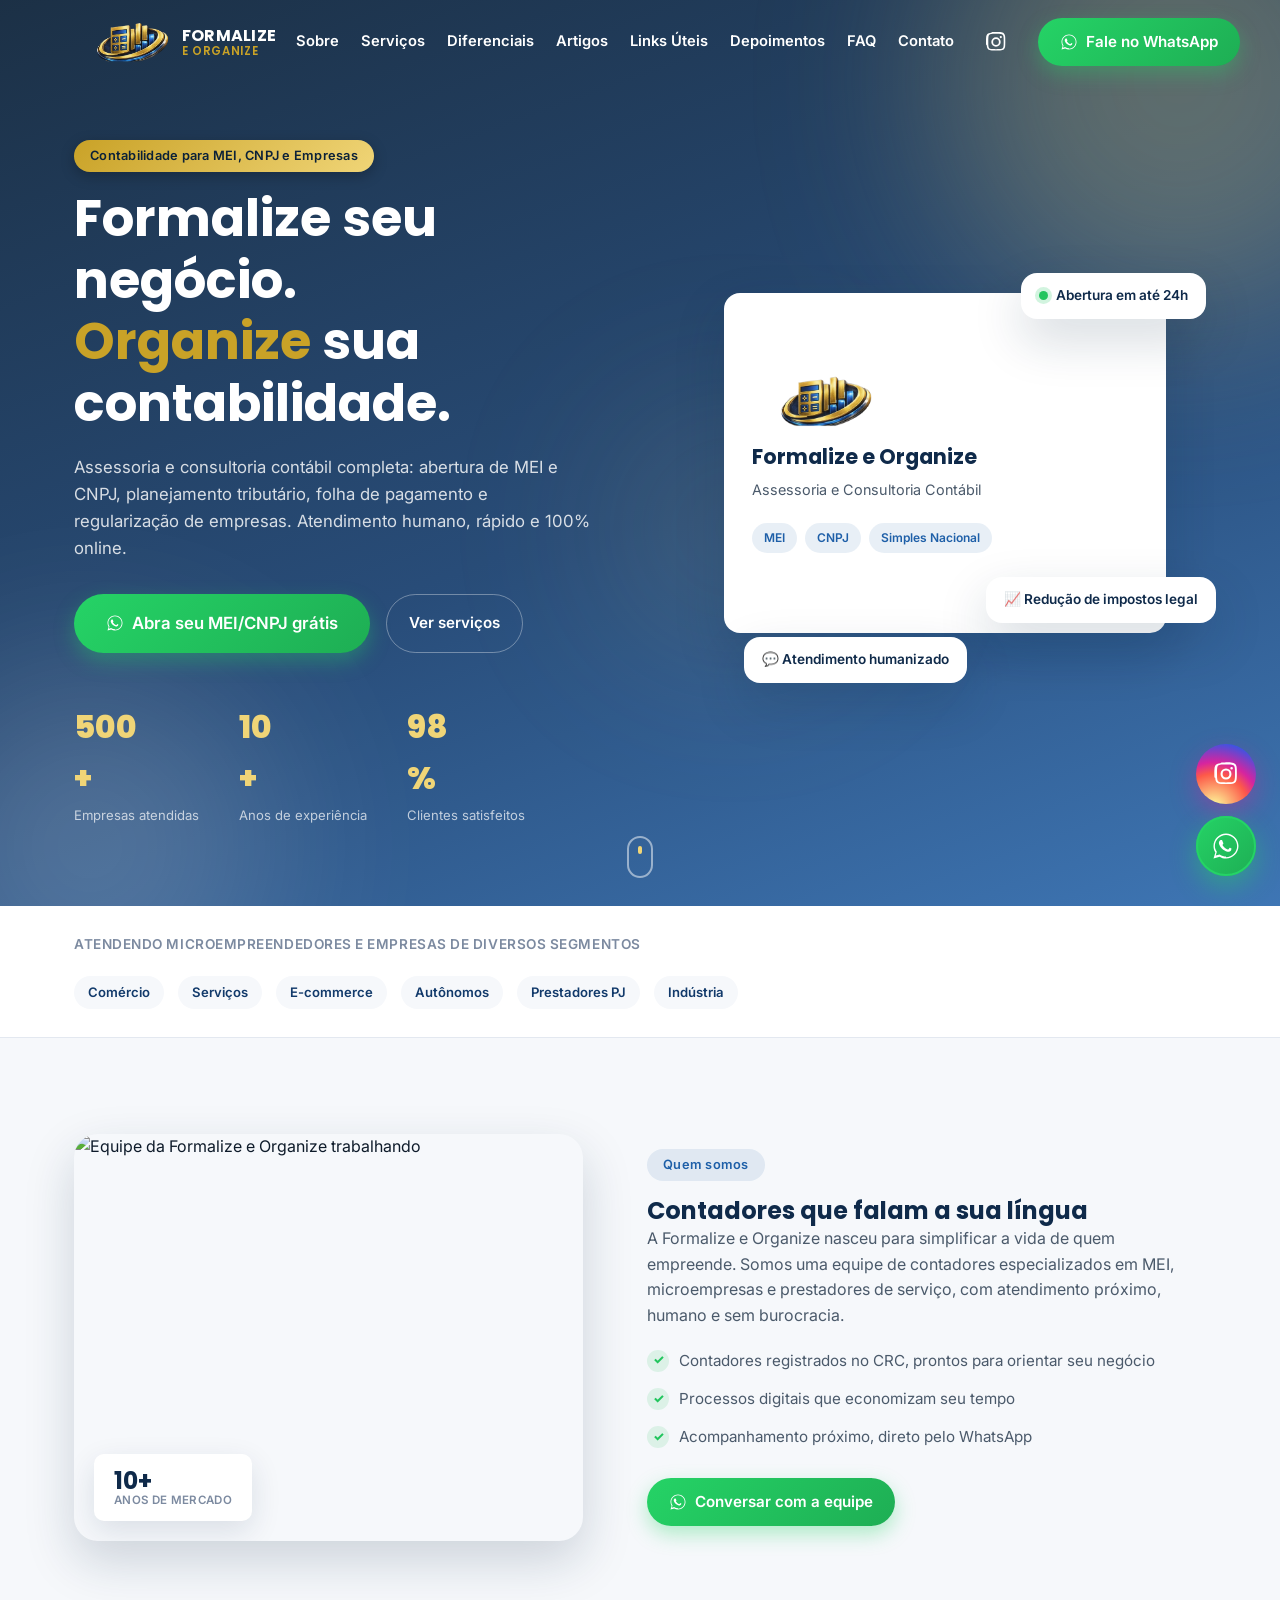
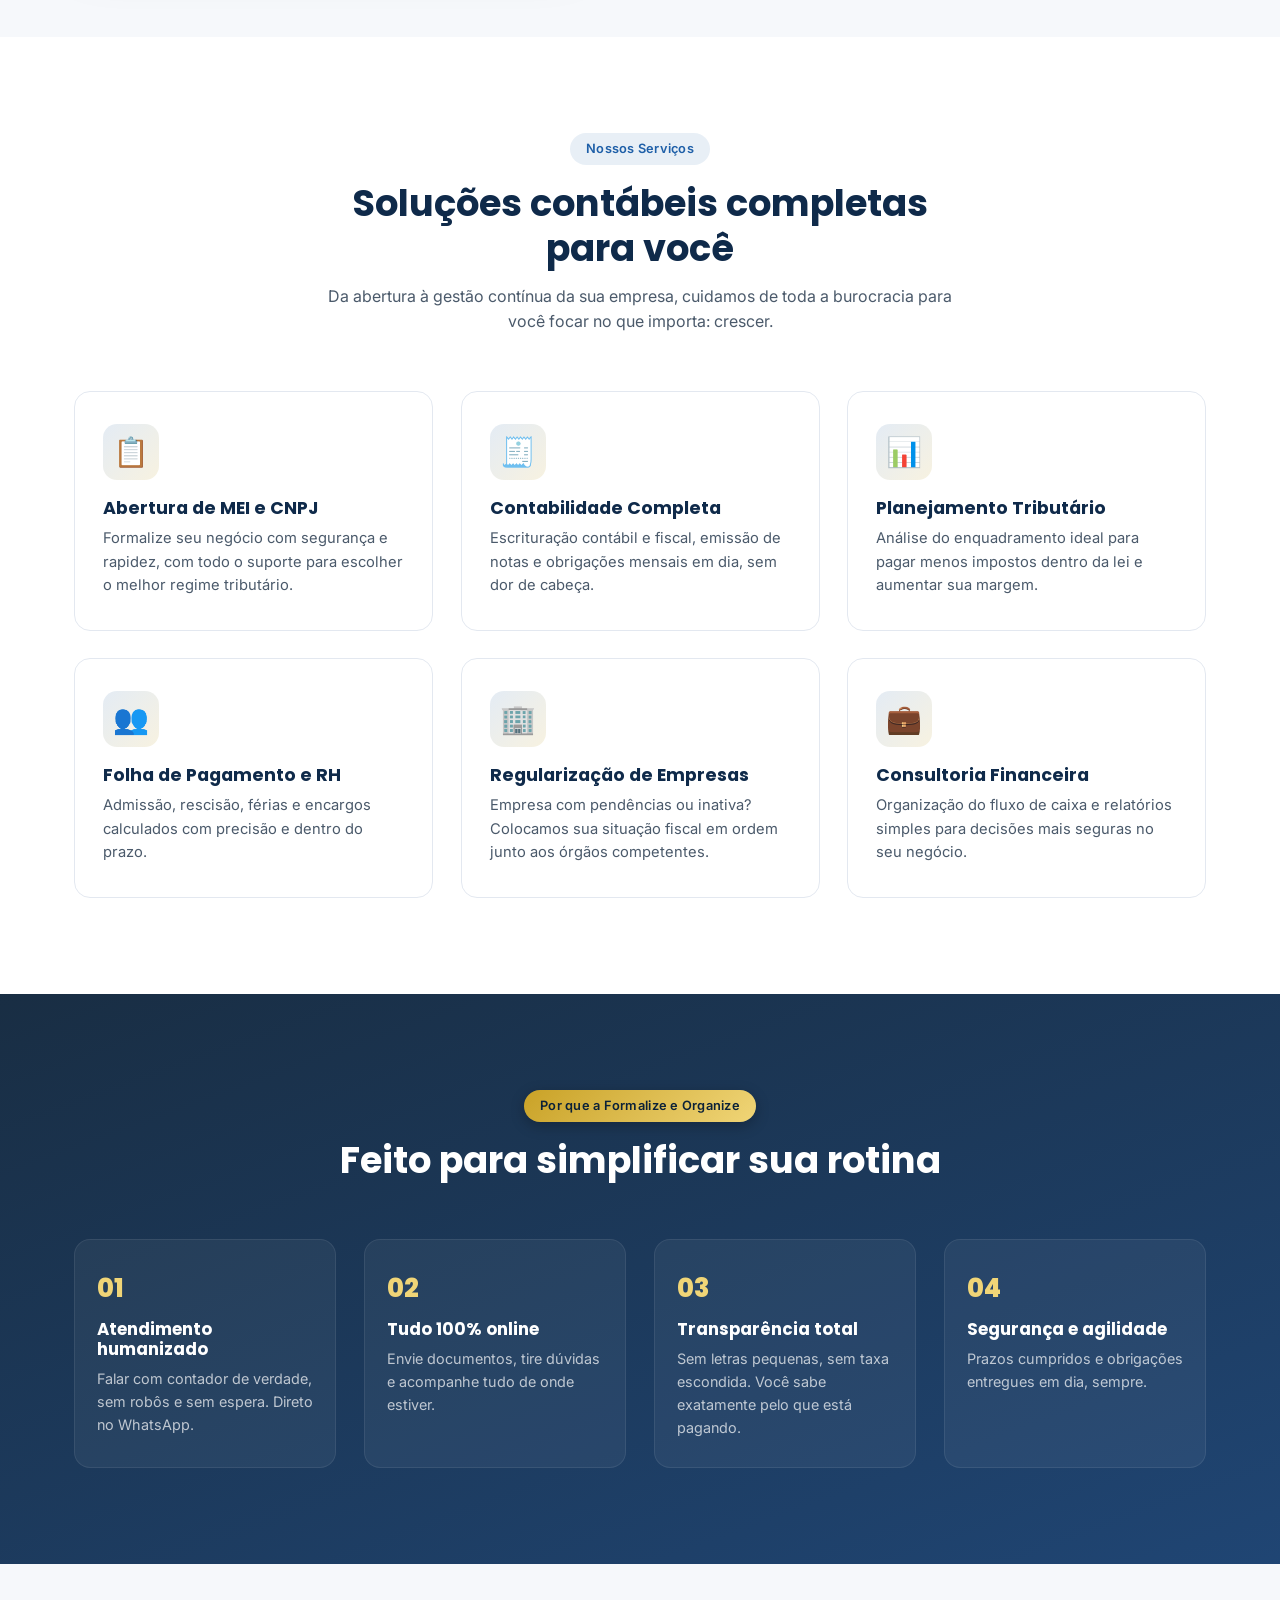
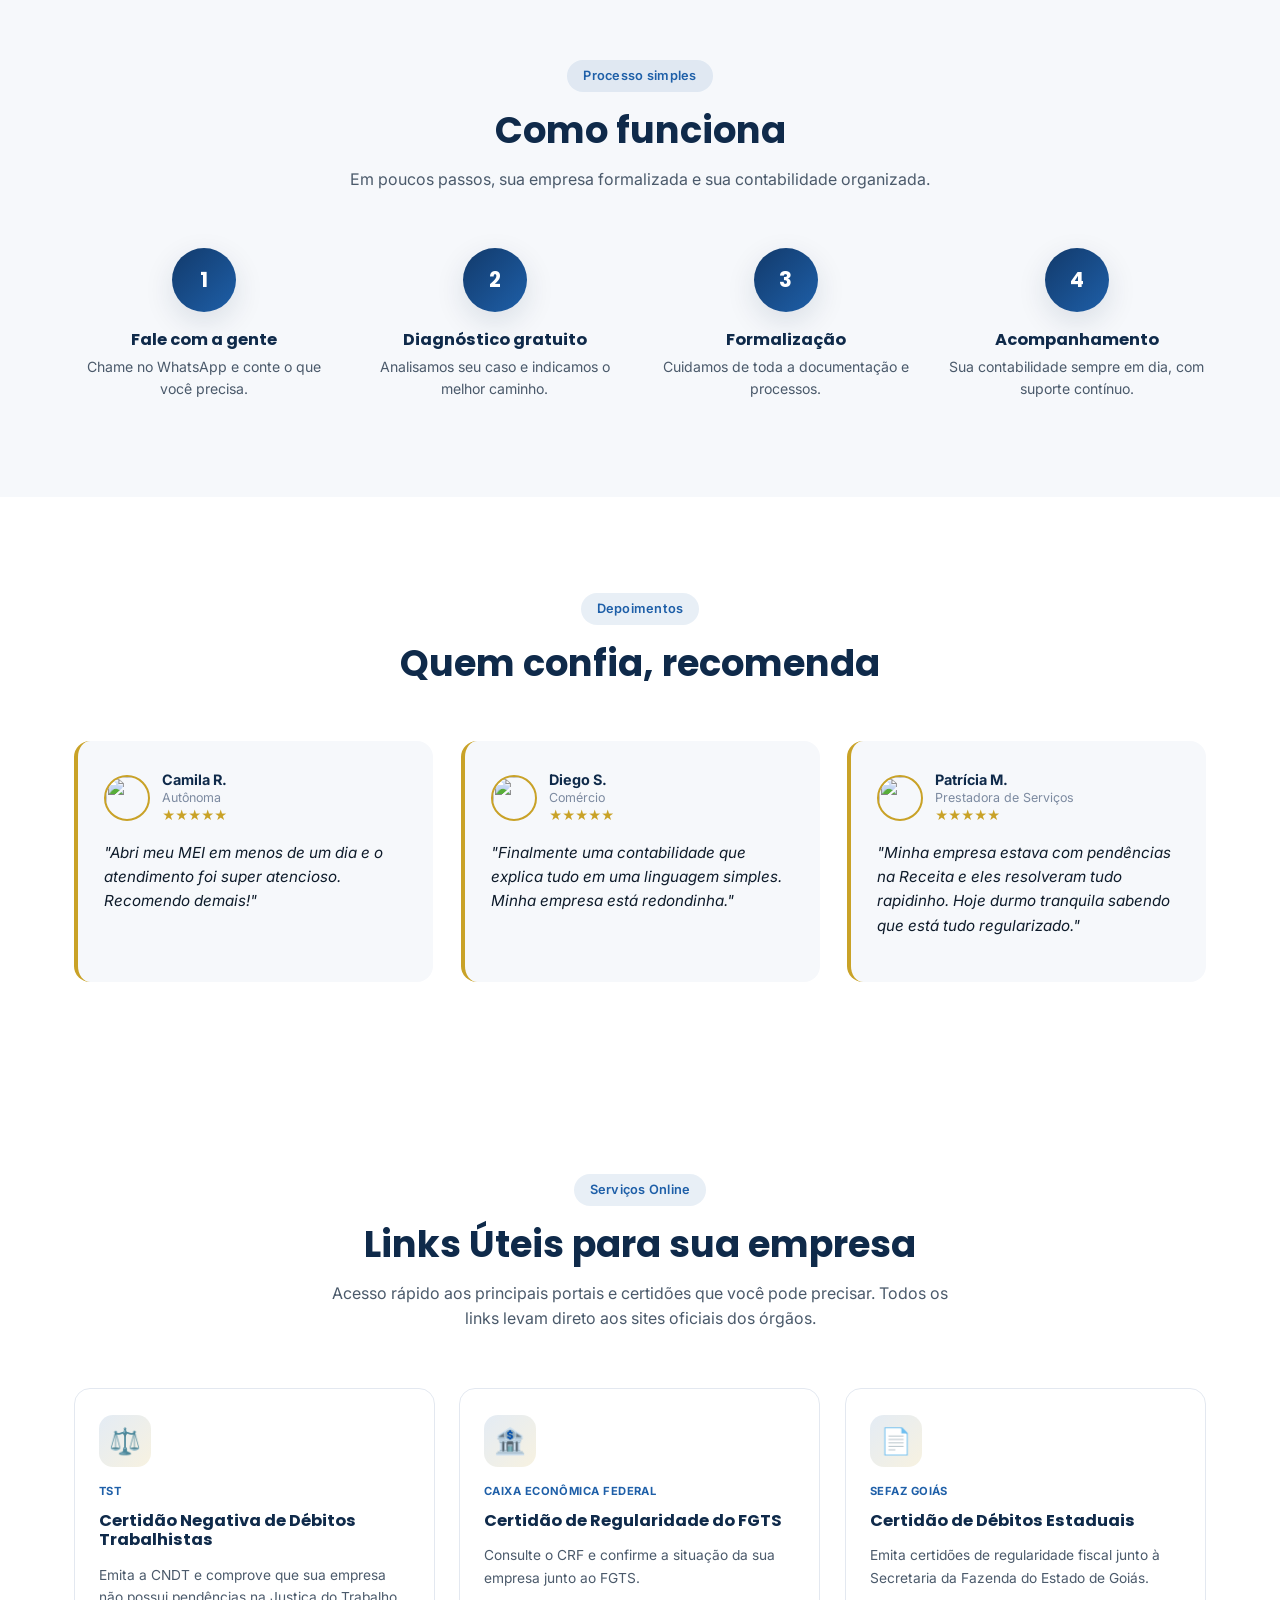
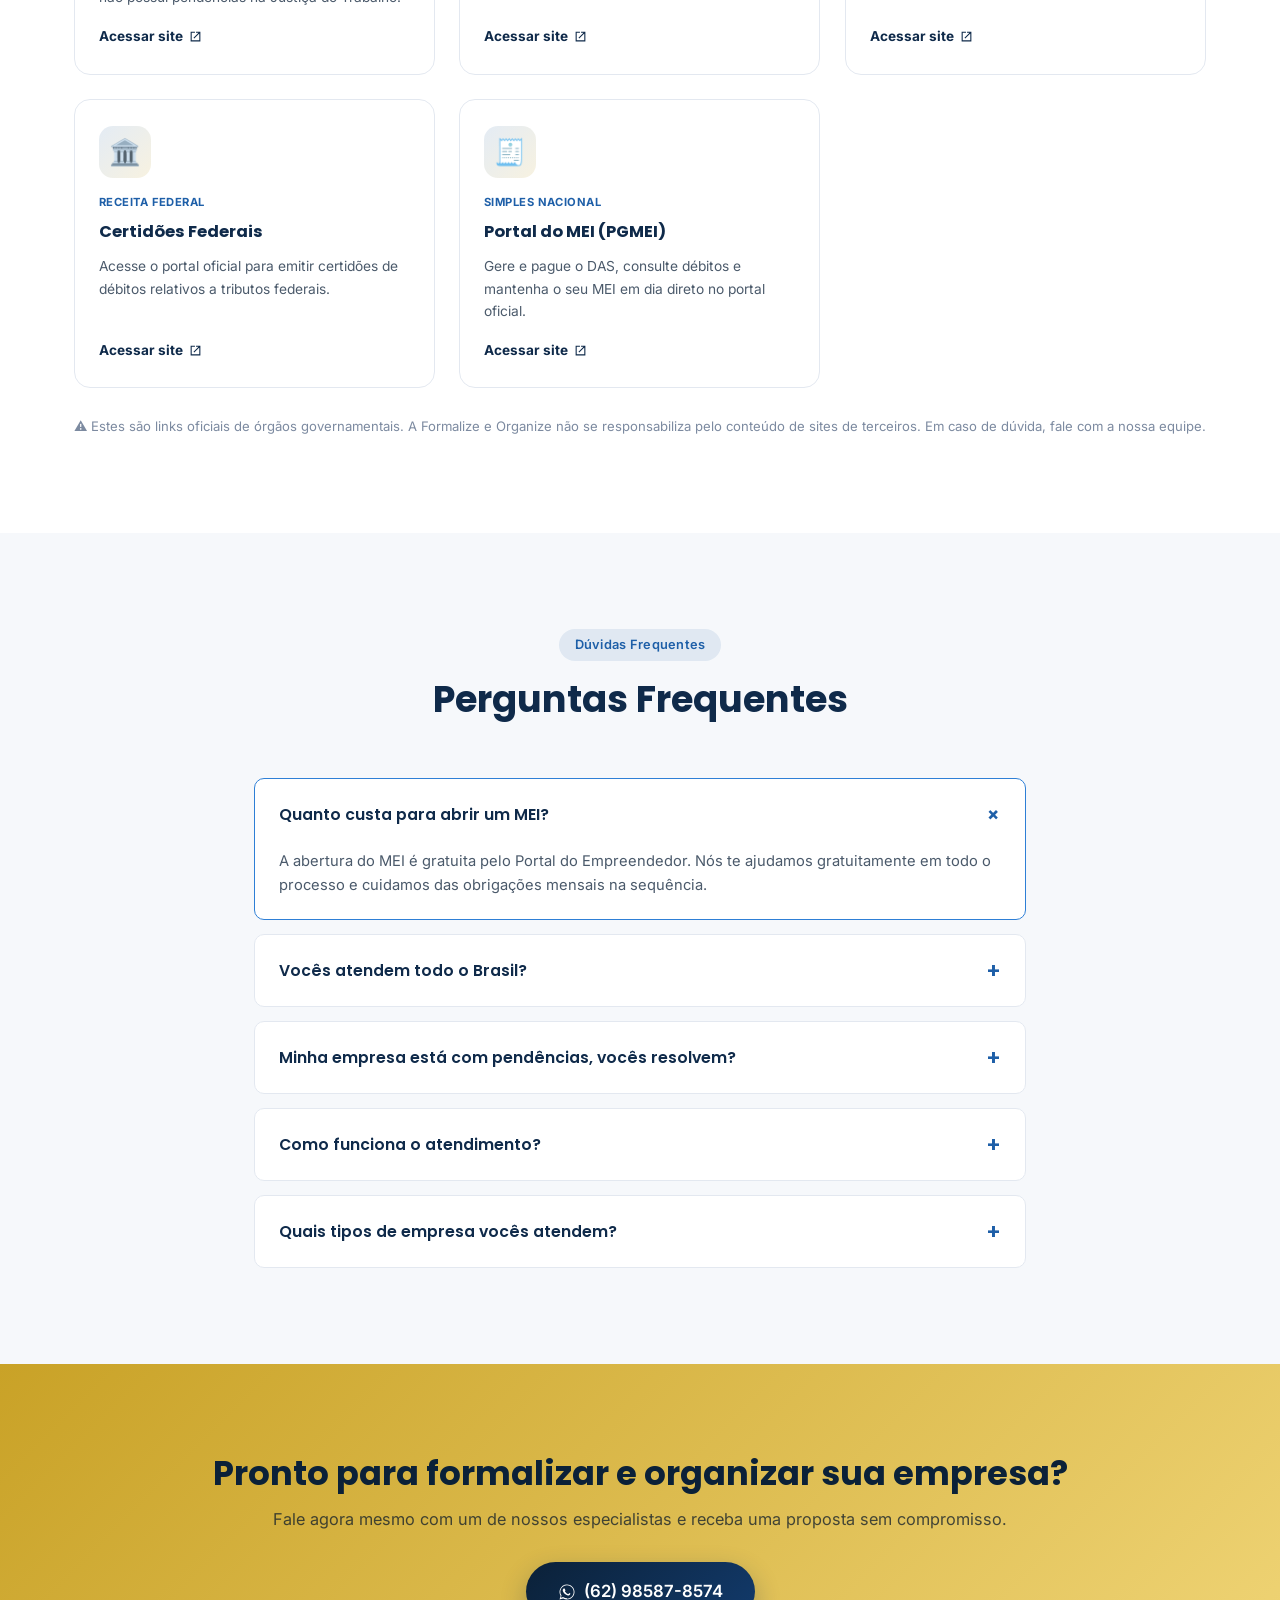
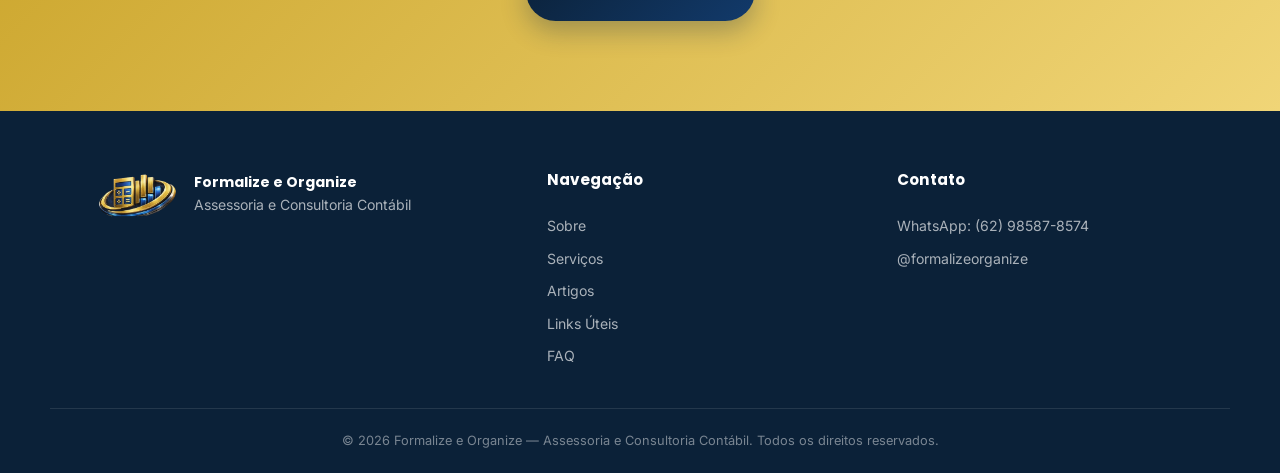
==== commit 8fd3e838: "Atualiza depoimento de Patricia M." ====
--- a/index.html
+++ b/index.html
@@ -330,7 +330,7 @@
             <span class="testi__stars">★★★★★</span>
           </div>
         </div>
-        <p>"Consegui reduzir meus impostos com o planejamento tributário. Equipe muito profissional."</p>
+        <p>"Minha empresa estava com pendências na Receita e eles resolveram tudo rapidinho. Hoje durmo tranquila sabendo que está tudo regularizado."</p>
       </blockquote>
     </div>
   </div>
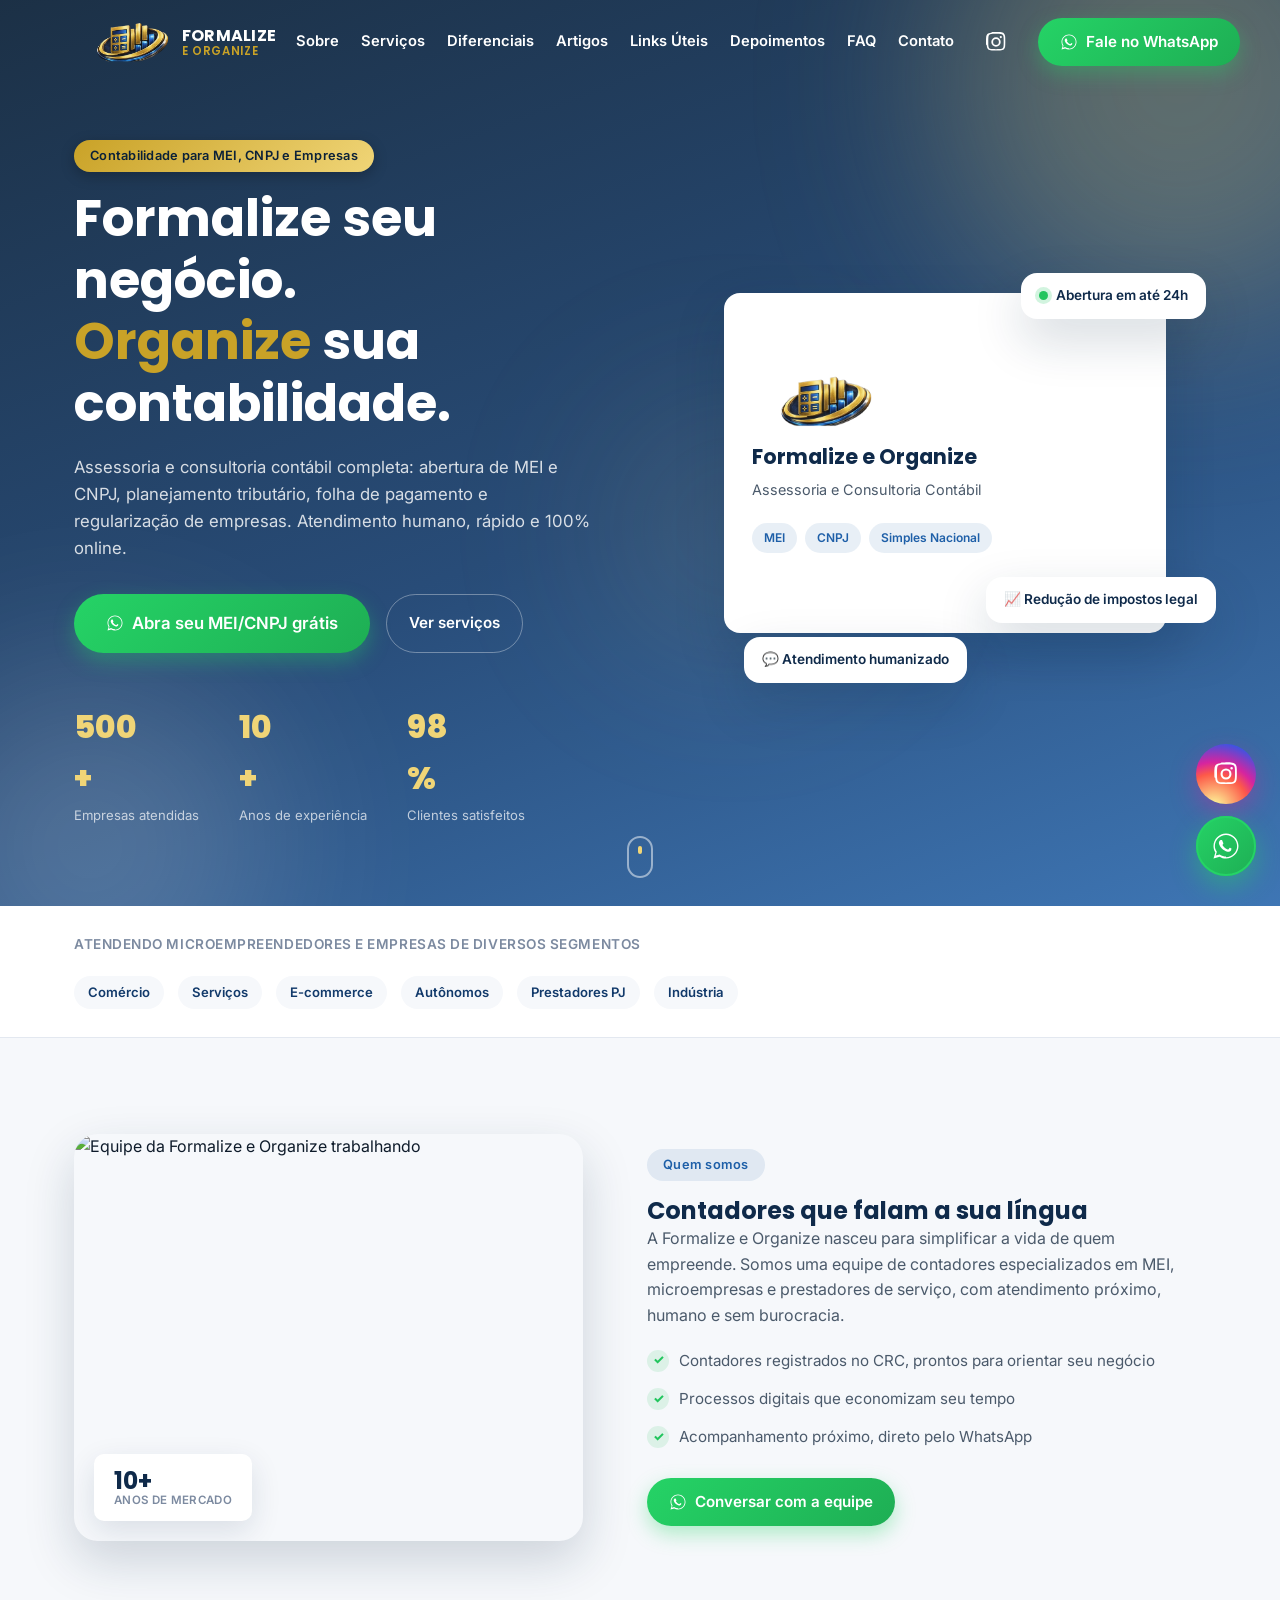
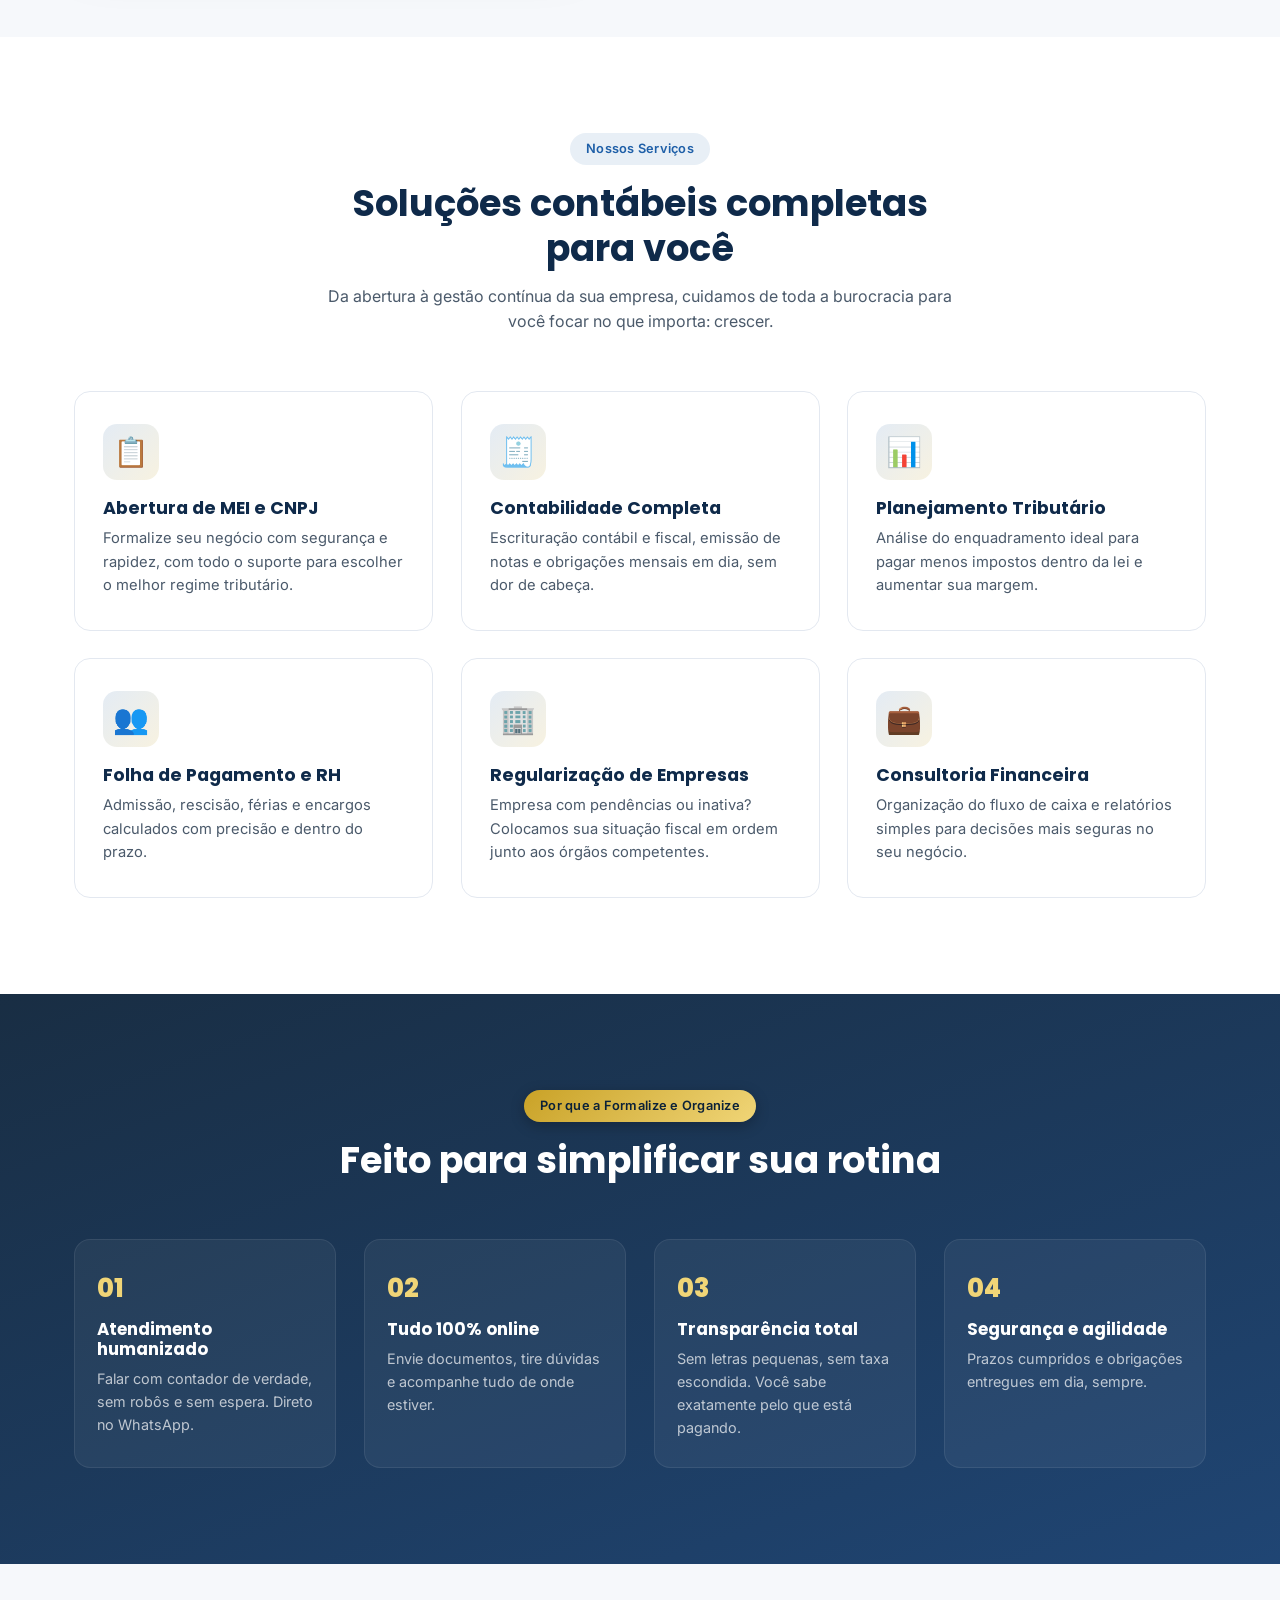
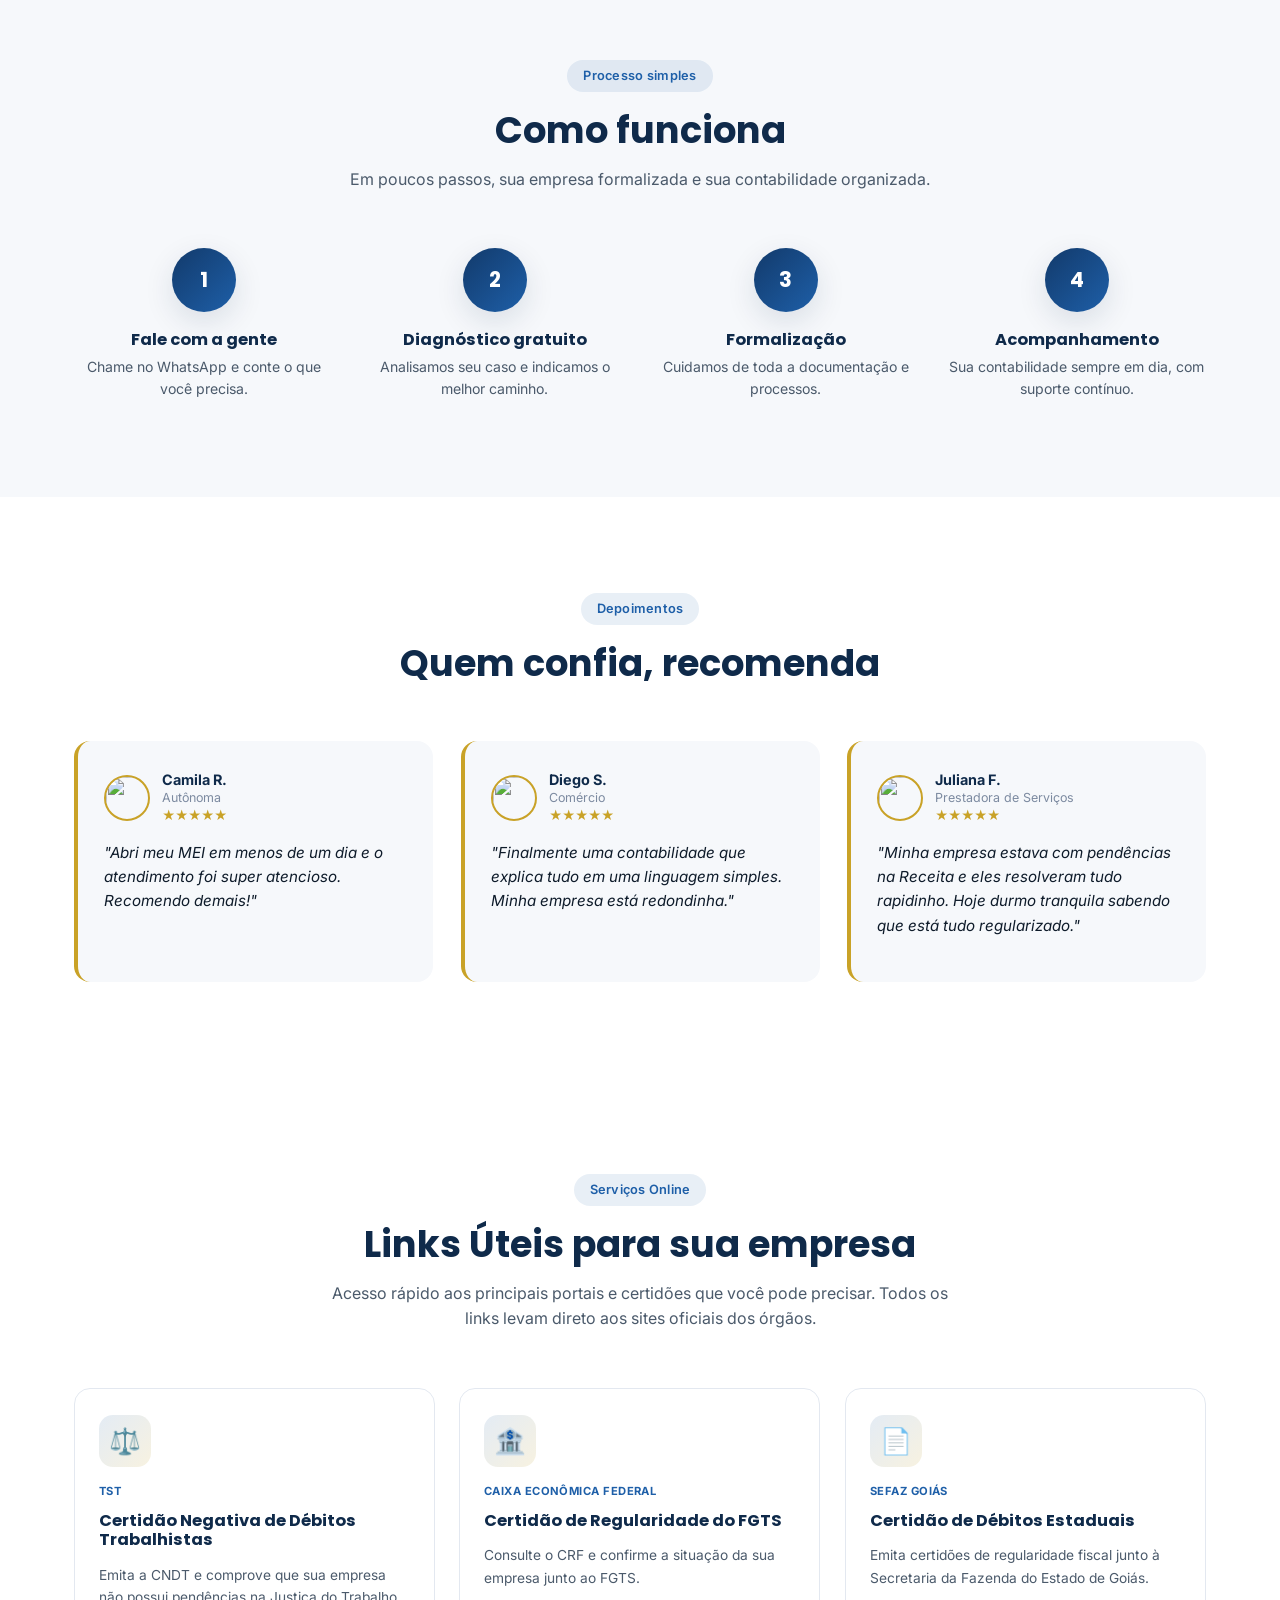
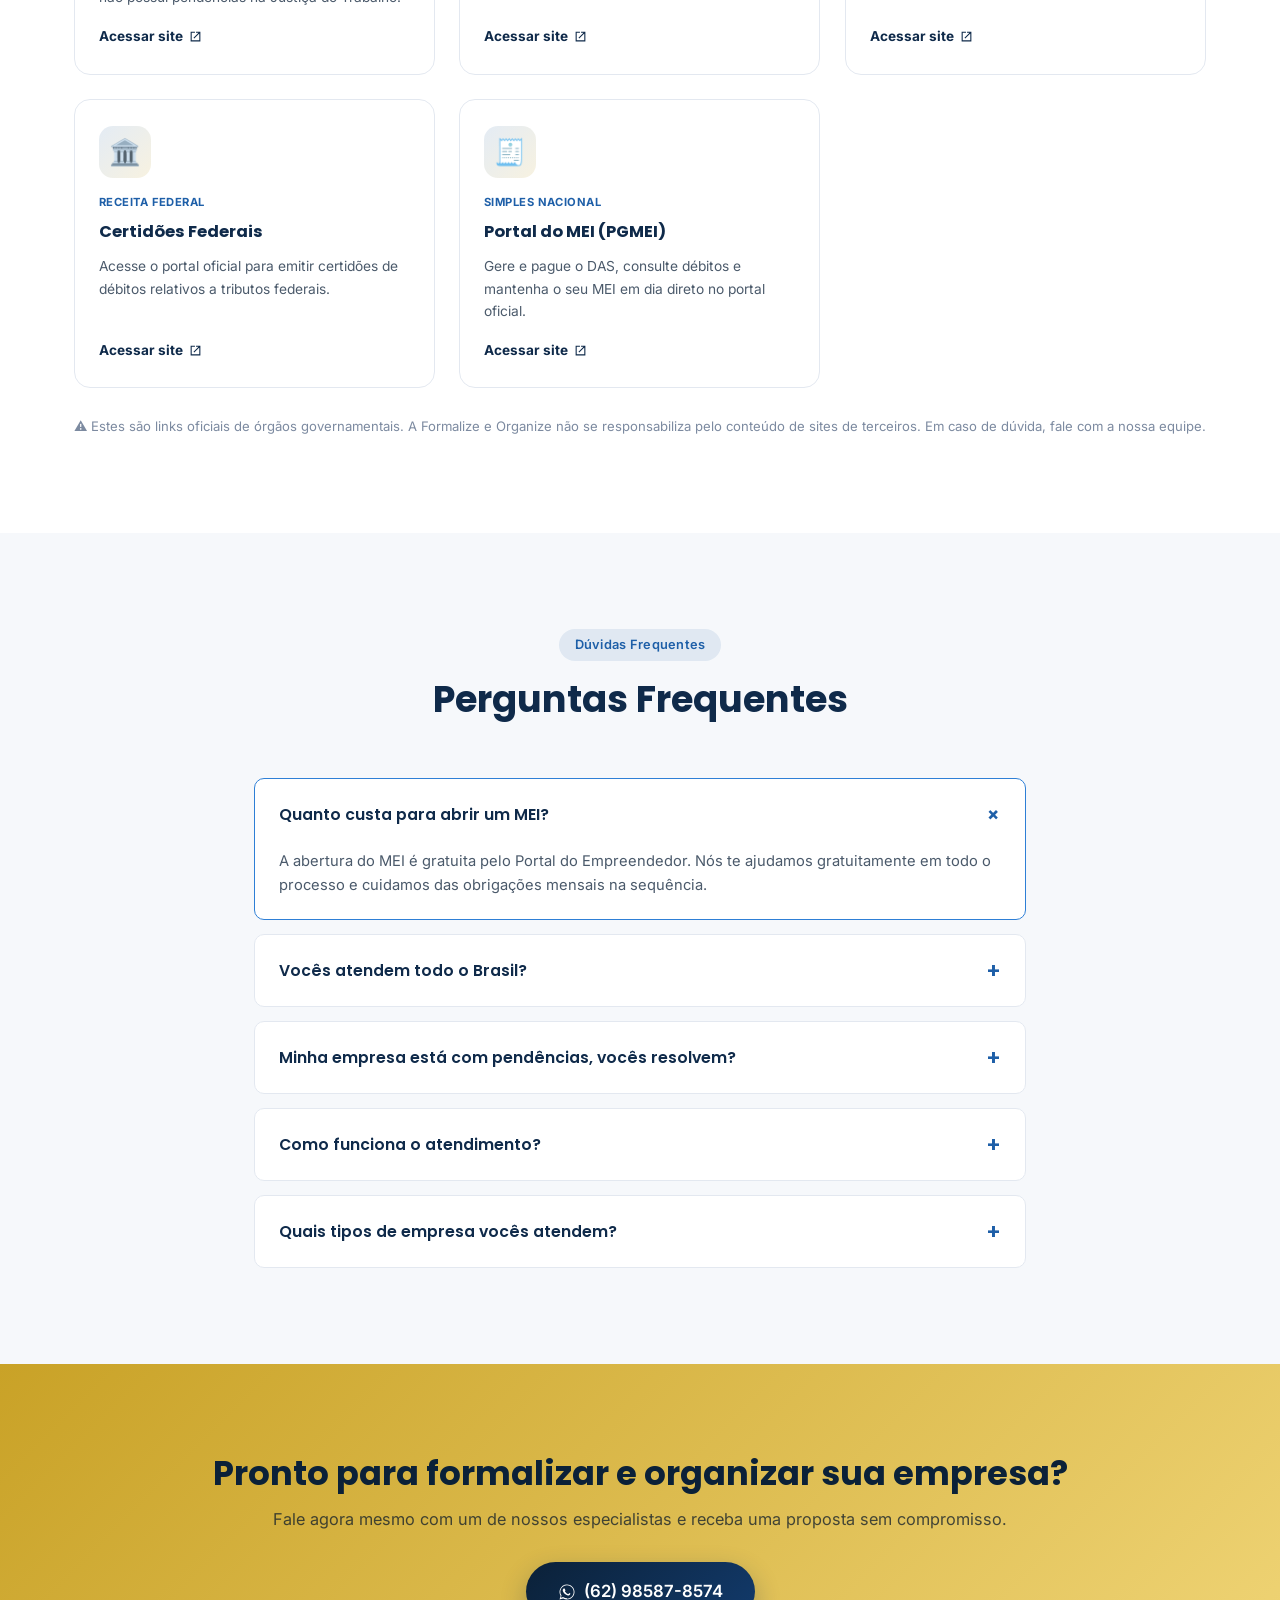
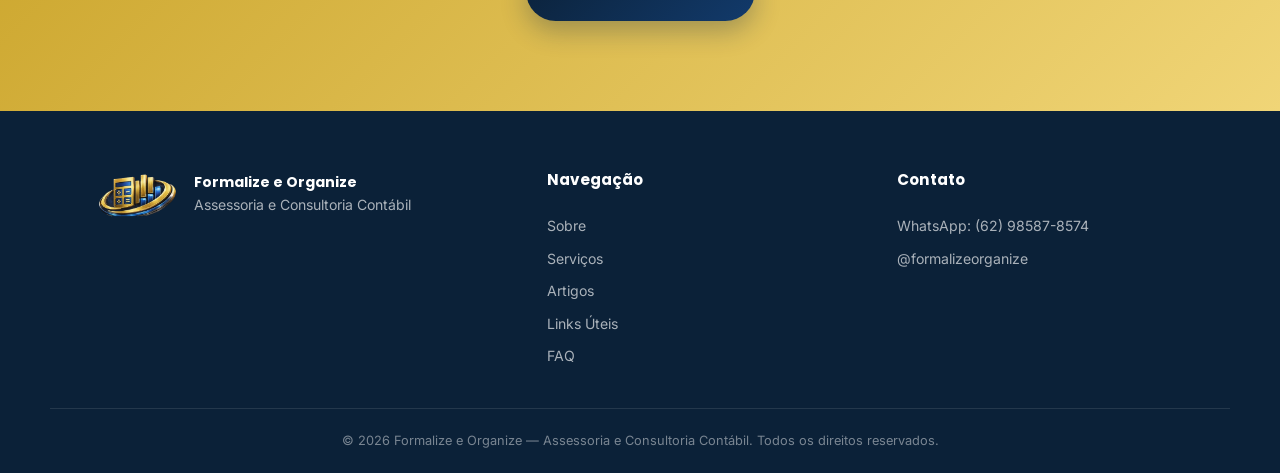
==== commit 15b1c30f: "Troca depoimento de Patricia M. por Juliana F. com nova foto" ====
--- a/index.html
+++ b/index.html
@@ -4,13 +4,14 @@
 <meta charset="UTF-8">
 <meta name="viewport" content="width=device-width, initial-scale=1.0">
 <title>Formalize e Organize | Assessoria e Consultoria Contábil</title>
-<meta name="description" content="Formalize e Organize - Assessoria e Consultoria Contábil. Abertura de MEI e CNPJ, contabilidade completa, planejamento tributário e regularização de empresas. Fale agora no WhatsApp.">
+<meta name="description" content="Assessoria contábil para MEI e CNPJ: abertura de empresa, planejamento tributário e regularização. Atendimento humano e 100% online. Fale no WhatsApp.">
 <meta name="theme-color" content="#0F2A4A">
 <link rel="icon" type="image/png" href="assets/logo-novo.png">
 
 <!-- Open Graph / WhatsApp / Facebook preview -->
 <meta property="og:type" content="website">
 <meta property="og:url" content="https://formalizeeorganize.com.br/">
+<link rel="canonical" href="https://formalizeeorganize.com.br/">
 <meta property="og:title" content="Formalize e Organize | Assessoria e Consultoria Contábil">
 <meta property="og:description" content="Abertura de MEI e CNPJ, contabilidade completa, planejamento tributário e regularização de empresas. Atendimento humano e 100% online.">
 <meta property="og:image" content="https://formalizeeorganize.com.br/assets/og-image.jpg">
@@ -28,6 +29,33 @@
 <link rel="preconnect" href="https://fonts.gstatic.com" crossorigin>
 <link href="https://fonts.googleapis.com/css2?family=Poppins:wght@500;600;700;800&family=Inter:wght@400;500;600;700&display=swap" rel="stylesheet">
 <link rel="stylesheet" href="styles.css">
+
+<!-- Dados estruturados (Schema.org) para o Google entender o negocio -->
+<script type="application/ld+json">
+{
+  "@context": "https://schema.org",
+  "@type": "AccountingService",
+  "name": "Formalize e Organize",
+  "image": "https://formalizeeorganize.com.br/assets/og-image.jpg",
+  "logo": "https://formalizeeorganize.com.br/assets/logo-novo.png",
+  "url": "https://formalizeeorganize.com.br/",
+  "telephone": "+5562985878574",
+  "priceRange": "$$",
+  "address": {
+    "@type": "PostalAddress",
+    "addressRegion": "GO",
+    "addressCountry": "BR"
+  },
+  "areaServed": {
+    "@type": "Country",
+    "name": "Brasil"
+  },
+  "sameAs": [
+    "https://instagram.com/formalizeorganize"
+  ],
+  "description": "Assessoria e consultoria contábil completa: abertura de MEI e CNPJ, planejamento tributário, folha de pagamento e regularização de empresas."
+}
+</script>
 </head>
 <body>
 
@@ -323,9 +351,9 @@
       </blockquote>
       <blockquote class="testi" data-reveal="up" data-delay="2">
         <div class="testi__head">
-          <img src="https://images.unsplash.com/photo-1500648767791-00dcc994a43e?w=200&q=80" alt="" class="testi__avatar" loading="lazy">
+          <img src="https://images.unsplash.com/photo-1544005313-94ddf0286df2?w=200&q=80" alt="" class="testi__avatar" loading="lazy">
           <div class="testi__who">
-            <span class="testi__name">Patrícia M.</span>
+            <span class="testi__name">Juliana F.</span>
             <span class="testi__role">Prestadora de Serviços</span>
             <span class="testi__stars">★★★★★</span>
           </div>
--- a/styles.css
+++ b/styles.css
@@ -33,7 +33,11 @@
 
 *{margin:0;padding:0;box-sizing:border-box;}
 
-html{scroll-behavior:smooth;}
+html{
+  scroll-behavior:smooth;
+  overflow-x:hidden;
+  width:100%;
+}
 
 body{
   font-family:var(--font-body);
@@ -41,6 +45,8 @@
   background:var(--bg);
   line-height:1.6;
   overflow-x:hidden;
+  width:100%;
+  position:relative;
 }
 
 img{max-width:100%;display:block;}
@@ -244,6 +250,8 @@
     linear-gradient(160deg,rgba(11,33,56,.93) 0%, rgba(18,58,107,.90) 55%, rgba(30,95,168,.85) 100%),
     url('https://images.unsplash.com/photo-1554224155-6726b3ff858f?w=1600&q=80') center/cover no-repeat;
   overflow:hidden;
+  contain:paint;
+  max-width:100vw;
 }
 .hero__bg{position:absolute;inset:0;z-index:0;pointer-events:none;}
 .shape{
@@ -256,6 +264,12 @@
 .shape--1{width:480px;height:480px;background:var(--gold-400);top:-160px;right:-140px;animation:float1 12s ease-in-out infinite;}
 .shape--2{width:360px;height:360px;background:#fff;bottom:-120px;left:-90px;opacity:.18;animation:float2 14s ease-in-out infinite;}
 .shape--3{width:240px;height:240px;background:var(--gold-400);opacity:.12;top:45%;left:48%;animation:float1 16s ease-in-out infinite;}
+
+@media (max-width:640px){
+  .shape--1{width:260px;height:260px;top:-80px;right:-70px;}
+  .shape--2{width:220px;height:220px;bottom:-60px;left:-50px;}
+  .shape--3{width:160px;height:160px;}
+}
 
 @keyframes float1{0%,100%{transform:translate(0,0);}50%{transform:translate(-30px,30px);}}
 @keyframes float2{0%,100%{transform:translate(0,0);}50%{transform:translate(30px,-20px);}}
@@ -691,10 +705,14 @@
   border-radius:50%;
   display:flex;align-items:center;justify-content:center;
   box-shadow:0 10px 26px rgba(37,211,102,.45);
-  z-index:200;
+  z-index:300;
+  transform:translateZ(0);
+  -webkit-transform:translateZ(0);
+  will-change:transform;
+  backface-visibility:hidden;
   transition:transform .3s var(--ease), width .3s var(--ease), height .3s var(--ease);
 }
-.whatsapp-float:hover{transform:scale(1.1);}
+.whatsapp-float:hover{transform:translateZ(0) scale(1.1);}
 .whatsapp-float .icon{width:30px;height:30px;fill:#fff;transition:width .3s var(--ease), height .3s var(--ease);}
 .whatsapp-float__ping{
   position:absolute;
@@ -717,10 +735,14 @@
   border-radius:50%;
   display:flex;align-items:center;justify-content:center;
   box-shadow:0 10px 26px rgba(214,36,159,.4);
-  z-index:200;
+  z-index:300;
+  transform:translateZ(0);
+  -webkit-transform:translateZ(0);
+  will-change:transform;
+  backface-visibility:hidden;
   transition:transform .3s var(--ease), width .3s var(--ease), height .3s var(--ease), bottom .3s var(--ease);
 }
-.instagram-float:hover{transform:scale(1.1);}
+.instagram-float:hover{transform:translateZ(0) scale(1.1);}
 .instagram-float .icon{width:28px;height:28px;fill:#fff;transition:width .3s var(--ease), height .3s var(--ease);}
 
 /* ===== Responsive ===== */
@@ -744,16 +766,17 @@
 }
 
 @media (max-width:640px){
-  .whatsapp-float{width:46px;height:46px;bottom:16px;right:16px;}
+  .whatsapp-float{width:46px;height:46px;bottom:25vh;right:16px;}
   .whatsapp-float .icon{width:24px;height:24px;}
-  .instagram-float{width:46px;height:46px;bottom:70px;right:16px;}
+  .instagram-float{width:46px;height:46px;bottom:calc(25vh + 54px);right:16px;}
   .instagram-float .icon{width:22px;height:22px;}
 }
 
 @media (max-width:800px){
   .nav{
     position:fixed;
-    top:0;right:0;
+    top:0;
+    left:100%;
     height:100vh;
     width:min(300px,80vw);
     background:var(--navy-900);
@@ -761,11 +784,10 @@
     align-items:flex-start;
     padding:100px 32px 40px;
     gap:24px;
-    transform:translateX(100%);
-    transition:transform .4s var(--ease);
+    transition:left .4s var(--ease);
     box-shadow:-10px 0 40px rgba(0,0,0,.3);
   }
-  .nav.is-open{transform:translateX(0);}
+  .nav.is-open{left:calc(100% - min(300px,80vw));}
   .nav a{color:#fff;font-size:1.05rem;}
   .nav__toggle{display:flex;}
   .header__cta{display:none;}
@@ -783,6 +805,9 @@
   .hero{padding-top:120px;}
   .trustbar__inner{flex-direction:column;align-items:flex-start;}
   .links-grid{grid-template-columns:1fr;}
+  .btn{white-space:normal;text-align:center;}
+  .hero__actions{width:100%;}
+  .hero__actions .btn{width:100%;justify-content:center;}
 }
 
 /* ===== Blog: listagem de artigos ===== */
